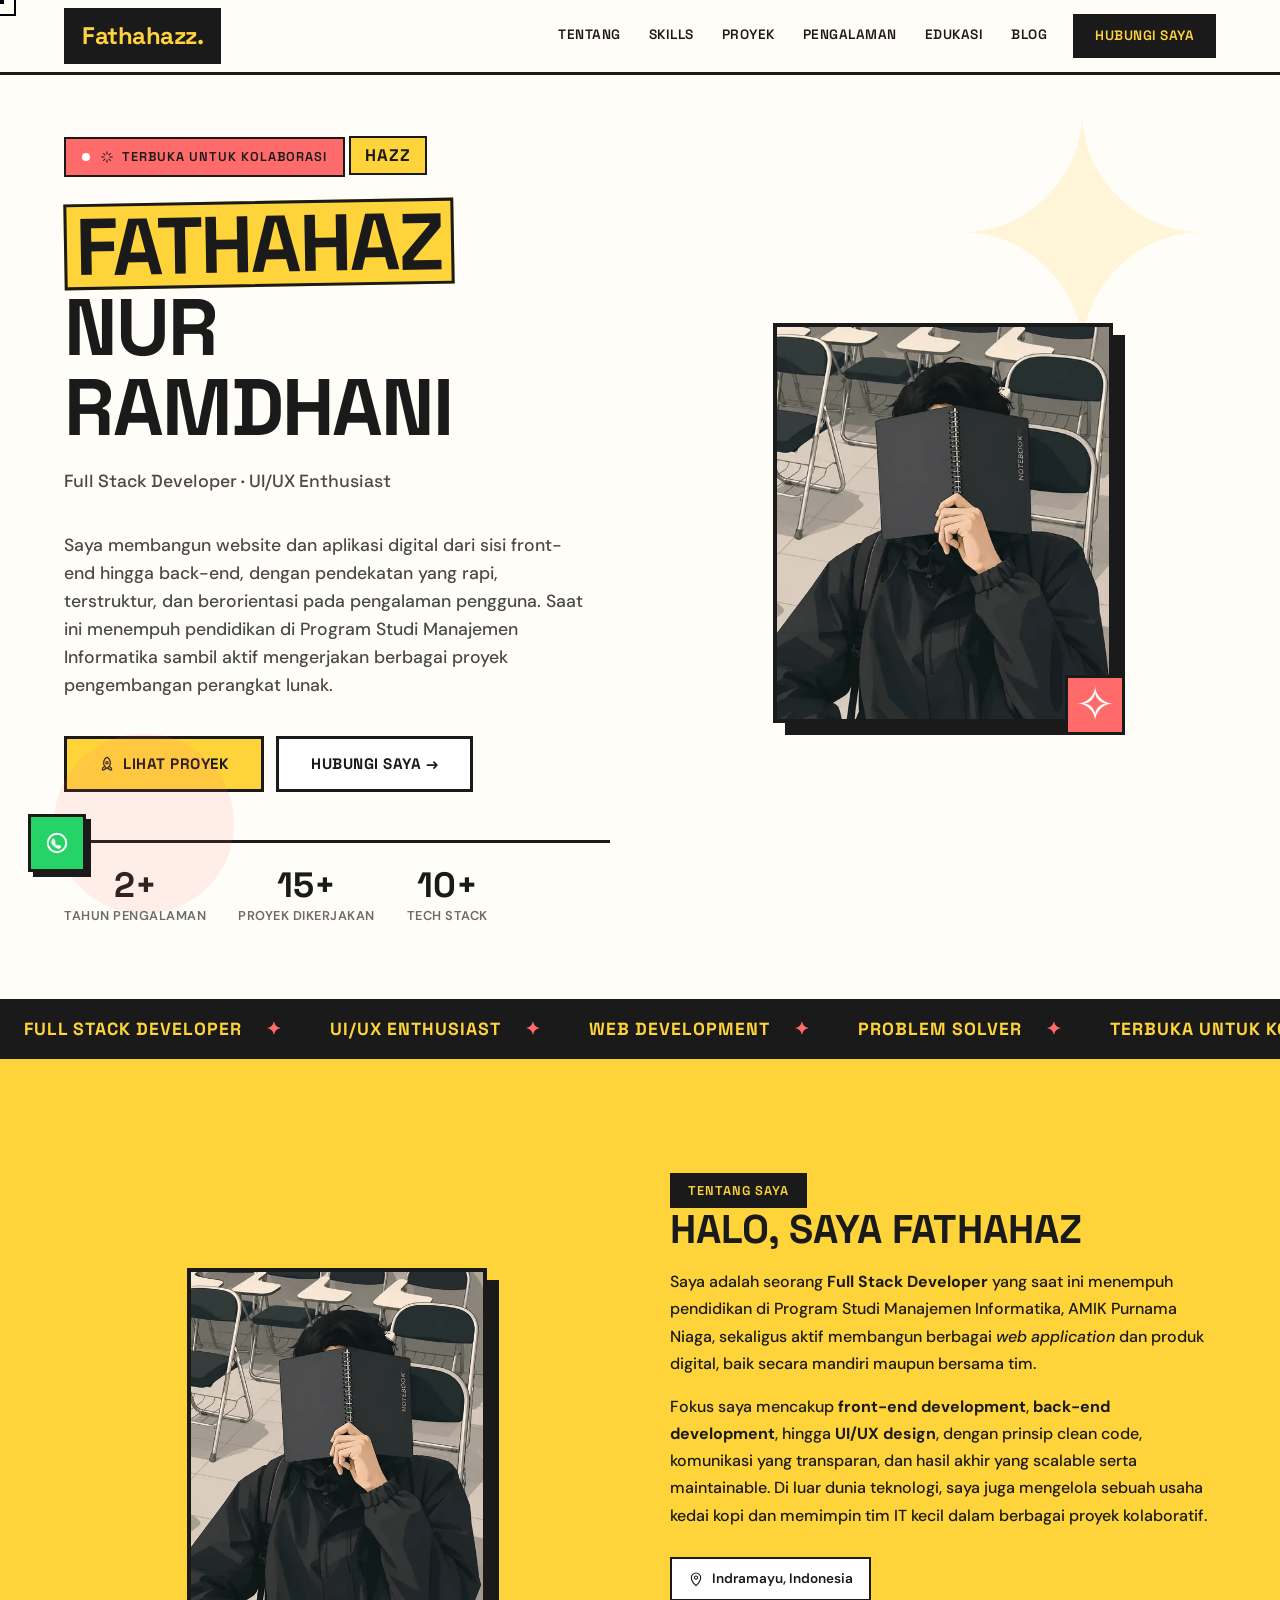
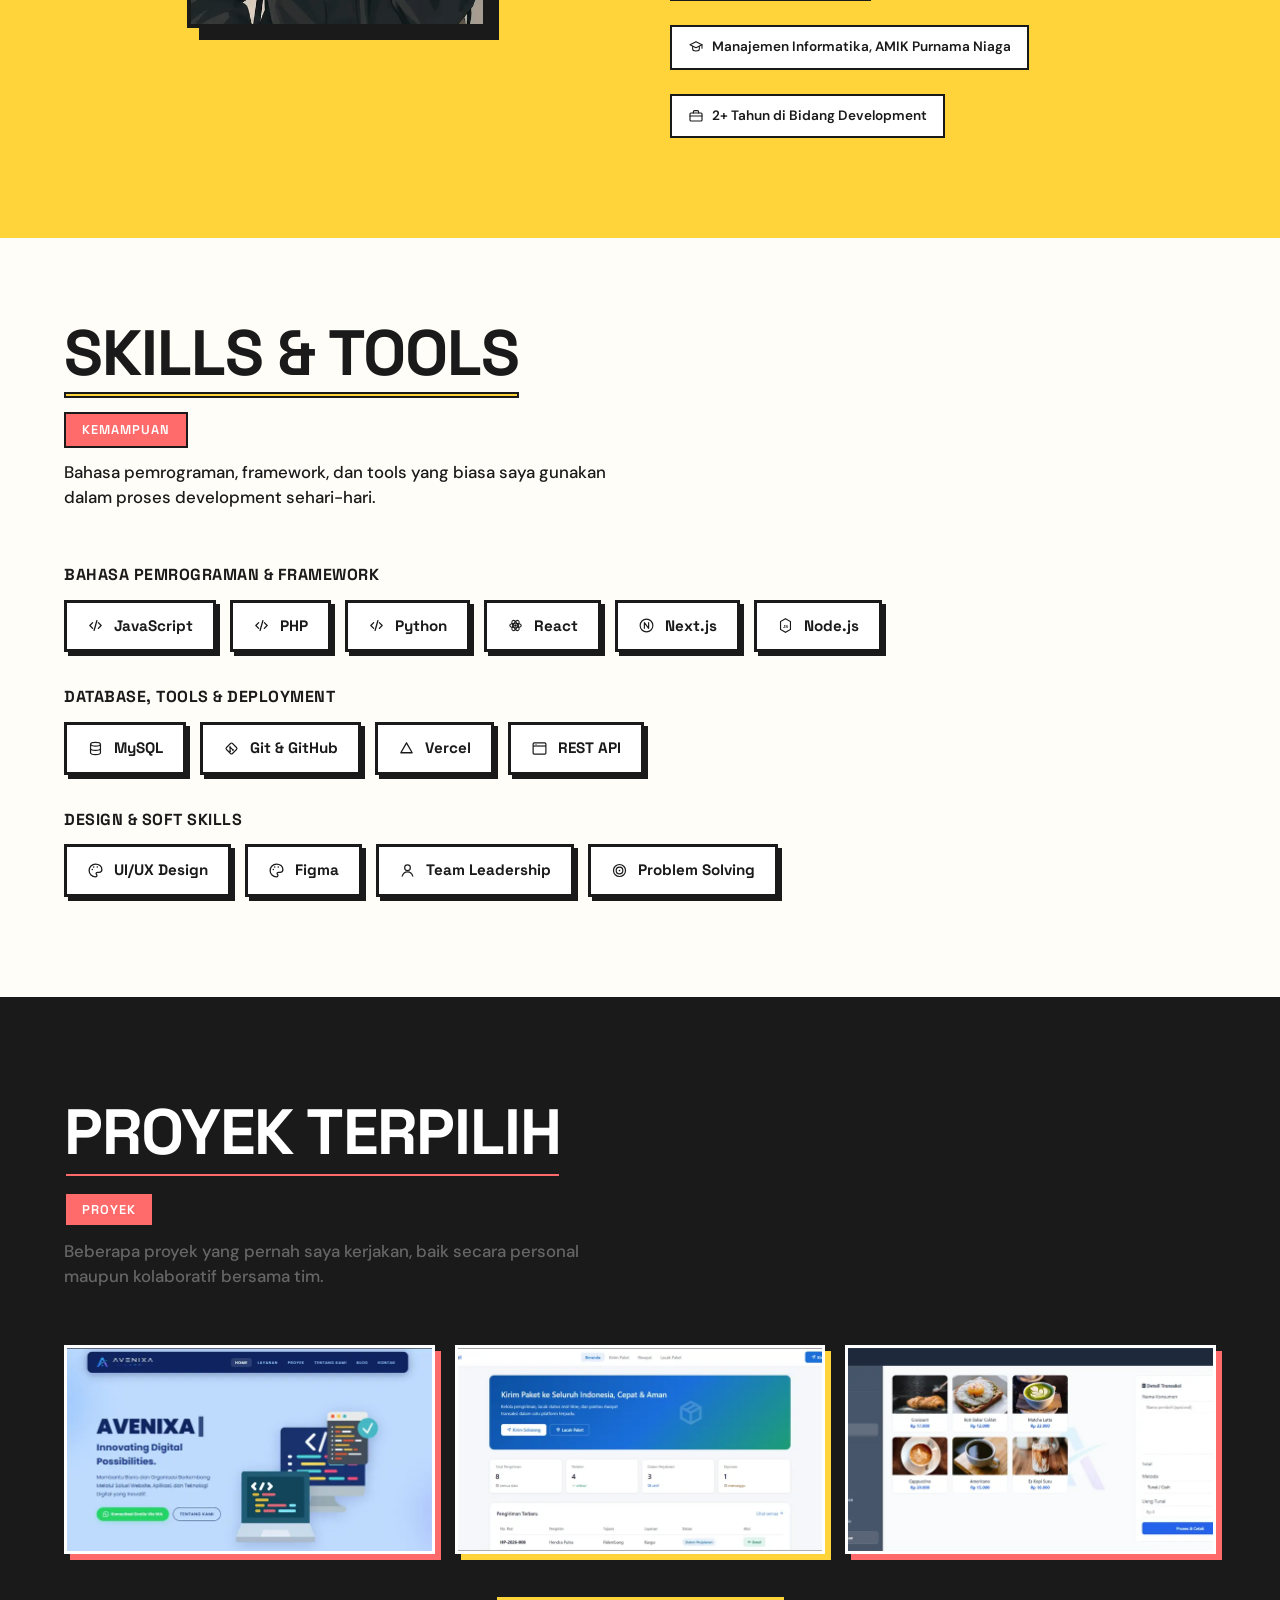
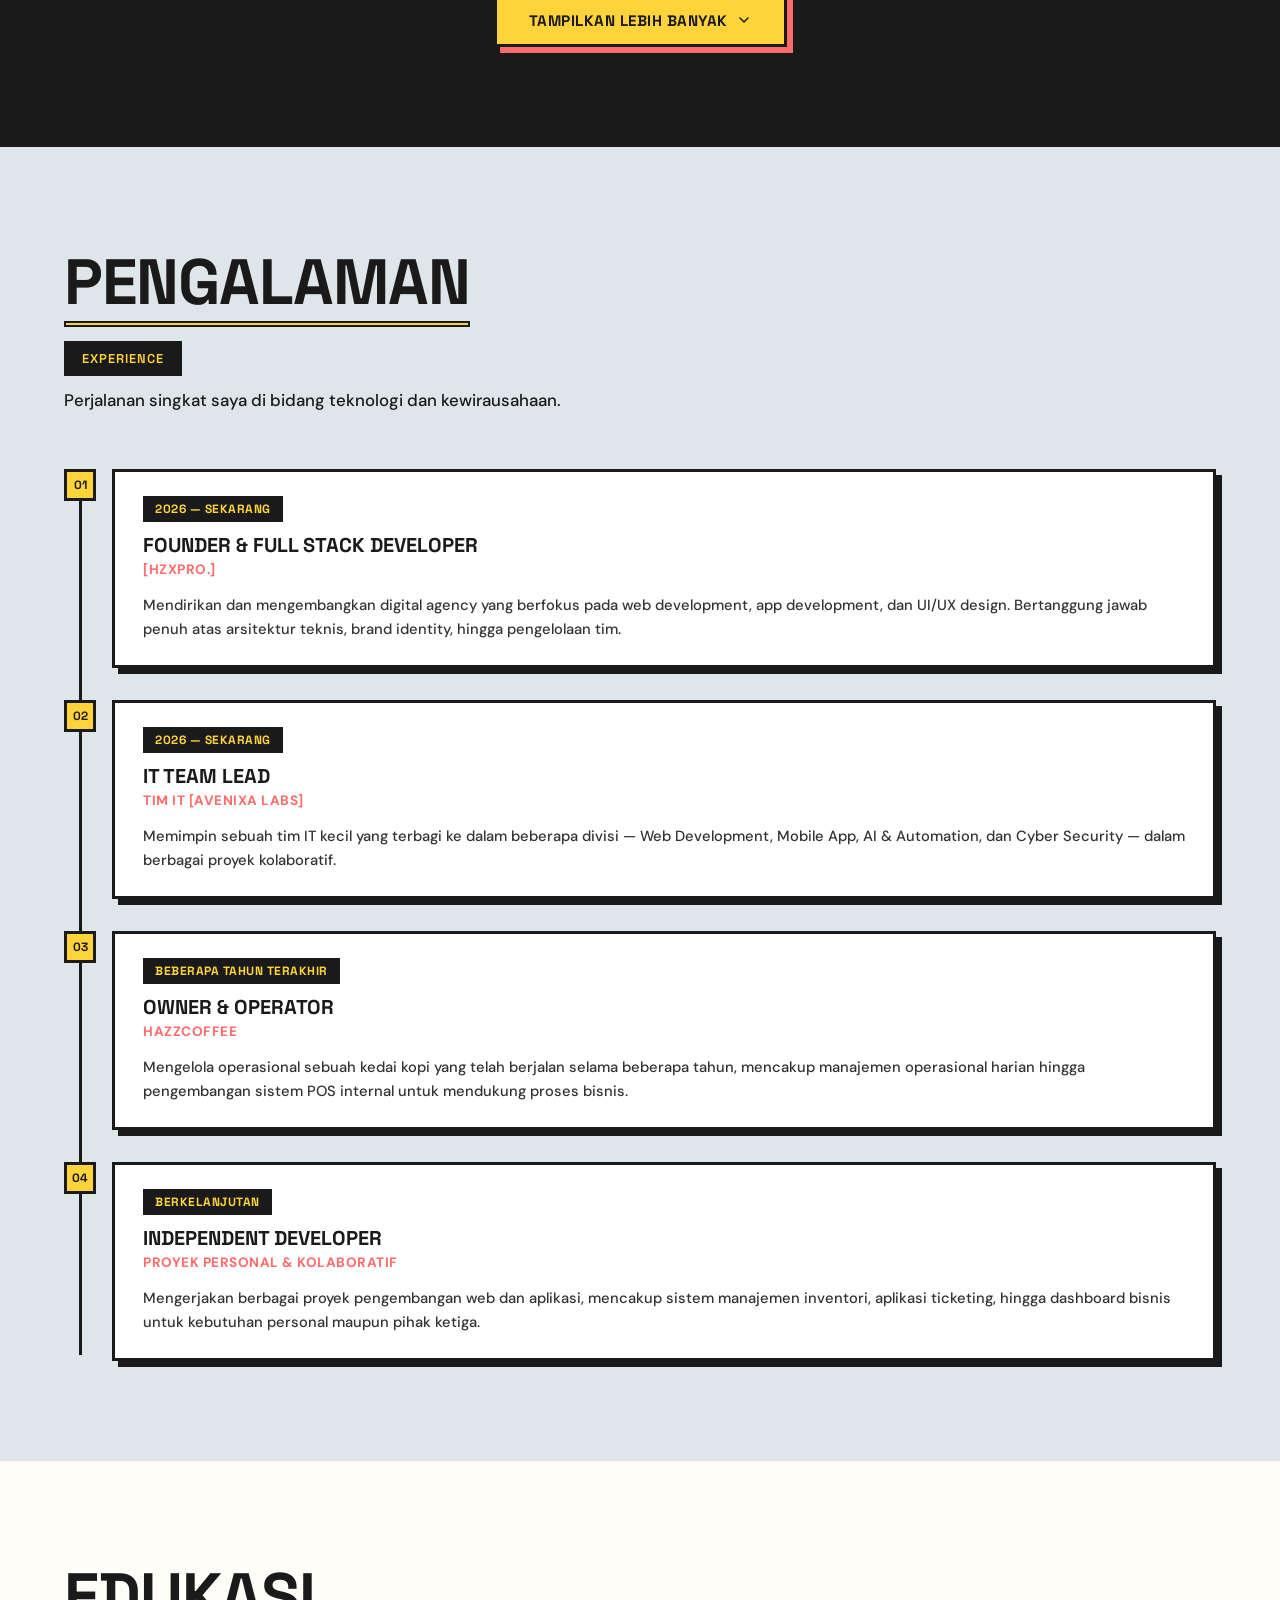
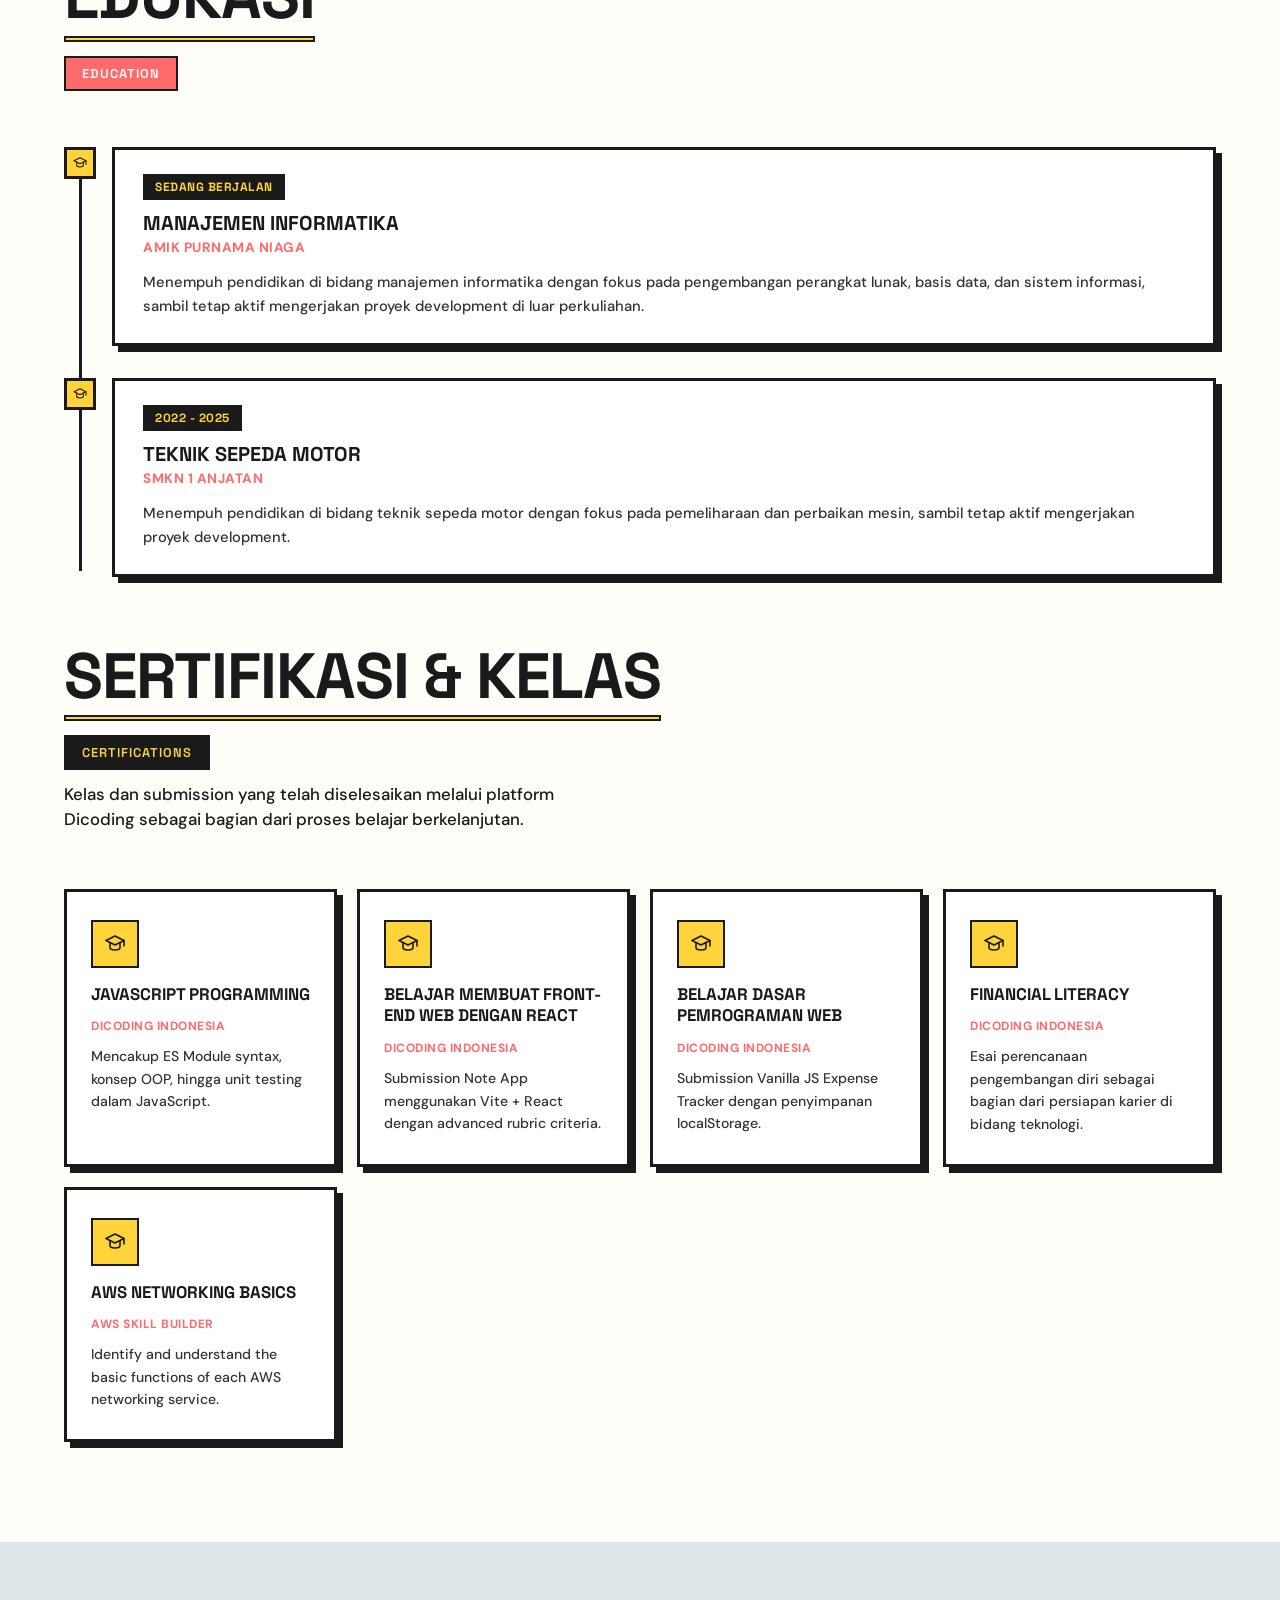
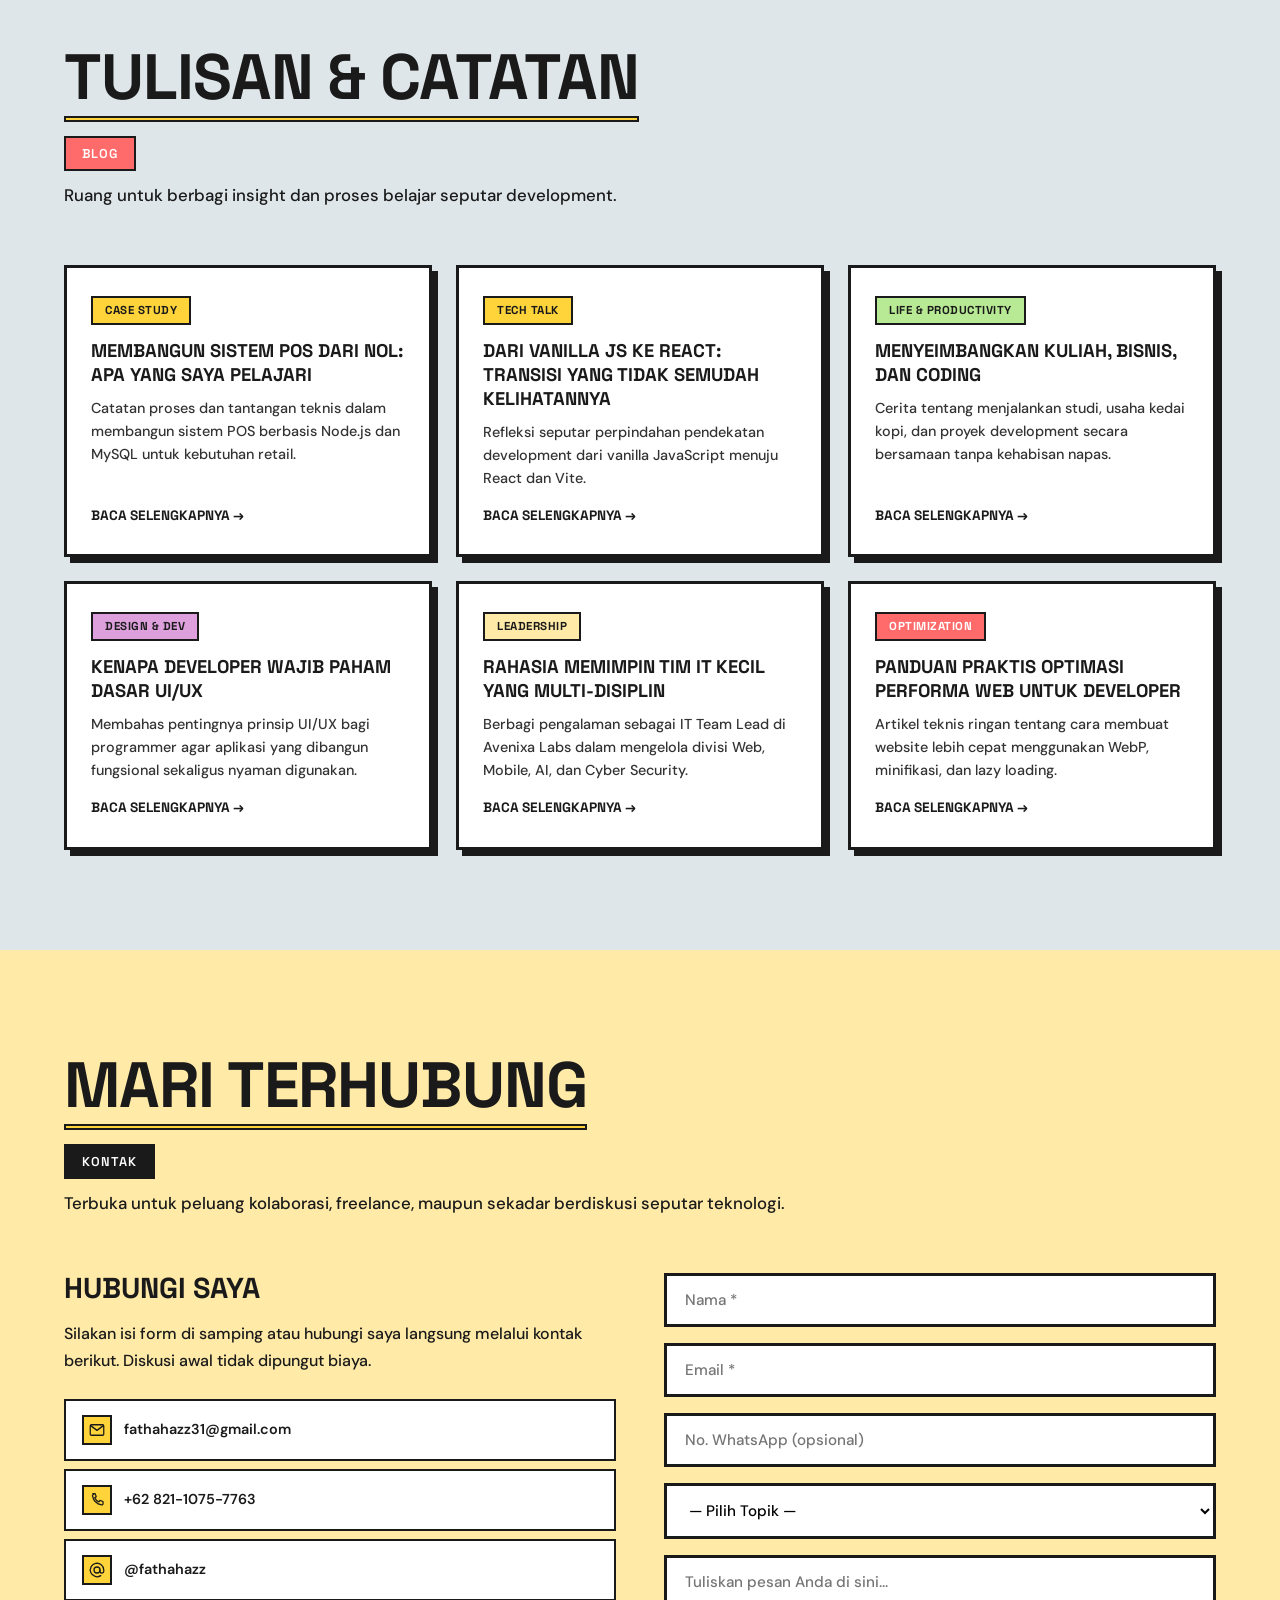
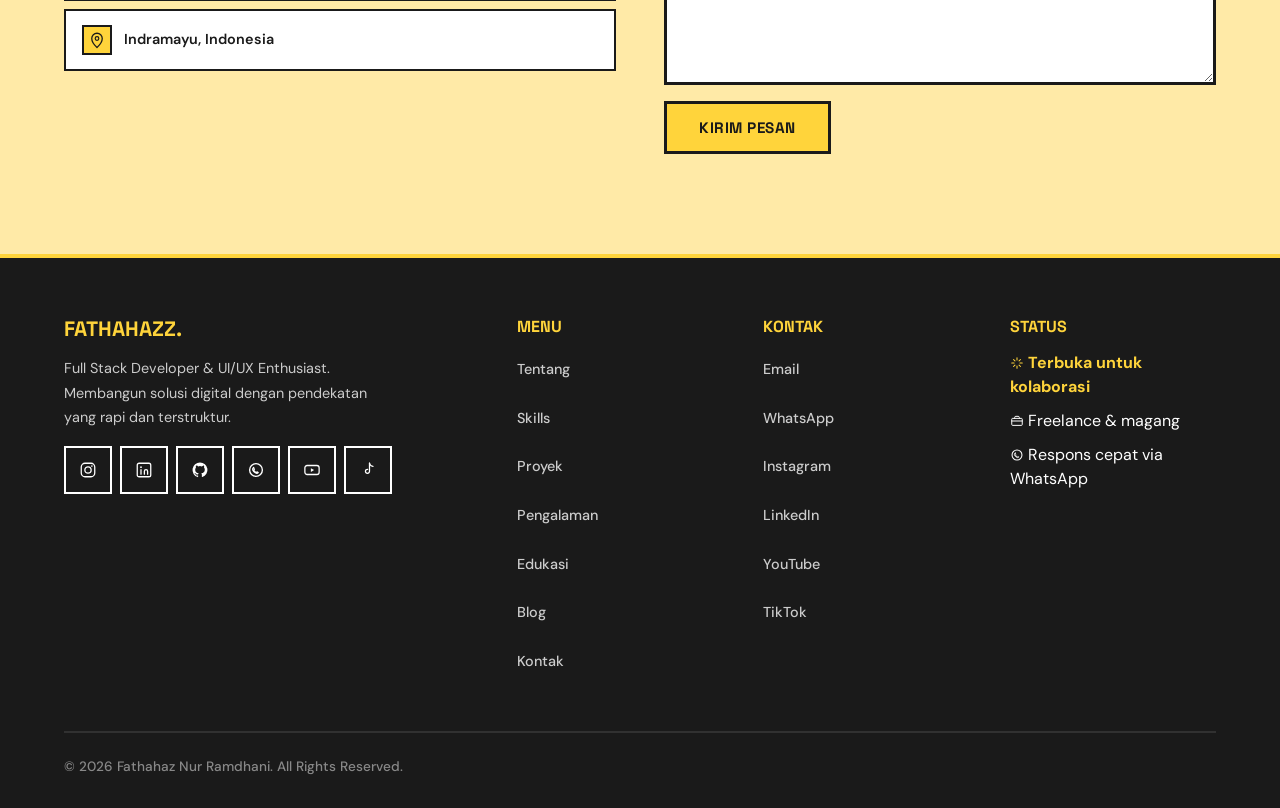
==== index.html @ 580a41b1 "fontAll" ====
<!DOCTYPE html>
<html lang="id">

<head>
    <meta charset="UTF-8" />
    <meta name="viewport" content="width=device-width, initial-scale=1.0" />
    <title>Fathahaz Nur Ramdhani — Portfolio</title>
    <meta name="description"
        content="Portfolio pribadi Fathahaz Nur Ramdhani (Fathahazz) — Full Stack Developer & UI/UX Enthusiast. Menampilkan skills, proyek, pengalaman, edukasi, dan sertifikasi." />
    <meta name="author" content="Fathahaz Nur Ramdhani" />
    <meta name="robots" content="index, follow" />
    <link rel="canonical" href="https://fathahazz.github.io/" />

    <!-- Open Graph / Social Preview -->
    <meta property="og:type" content="website" />
    <meta property="og:title" content="Fathahaz Nur Ramdhani — Portfolio" />
    <meta property="og:description"
        content="Full Stack Developer & UI/UX Enthusiast. Lihat skills, proyek, dan pengalaman saya." />
    <meta property="og:image" content="https://fathahazz.github.io/asset/hazz1.webp" />
    <meta property="og:url" content="https://fathahazz.github.io/" />
    <meta property="og:locale" content="id_ID" />
    <meta name="twitter:card" content="summary_large_image" />
    <meta name="twitter:title" content="Fathahaz Nur Ramdhani — Portfolio" />
    <meta name="twitter:description" content="Full Stack Developer & UI/UX Enthusiast." />
    <meta name="twitter:image" content="https://fathahazz.github.io/asset/hazz1.webp" />

    <meta name="theme-color" content="#FFD43B" />

    <!-- Fonts (preconnect ke kedua domain Google Fonts untuk mempercepat handshake) -->
    <link rel="preconnect" href="https://fonts.googleapis.com">
    <link rel="preconnect" href="https://fonts.gstatic.com" crossorigin>
    <link
        href="https://fonts.googleapis.com/css2?family=Inter:wght@700;800;900&family=Space+Grotesk:wght@500;600;700&family=DM+Sans:opsz,wght@9..40,400;9..40,500;9..40,600;9..40,700;9..40,800&display=swap"
        rel="stylesheet" media="print" onload="this.media='all'" />
    <link rel="stylesheet" href="style.css?v=1.0.1" />

    <!-- Favicon -->
    <link rel="icon" type="image/png" sizes="96x96"
        href="https://fathahazz.github.io/asset/favicon/favicon-96x96.png" />
    <link rel="icon" type="image/x-icon" href="https://fathahazz.github.io/asset/favicon/favicon.ico" />
    <link rel="apple-touch-icon" sizes="180x180"
        href="https://fathahazz.github.io/asset/favicon/apple-touch-icon.png" />
    <link rel="manifest" href="https://fathahazz.github.io/asset/favicon/site.webmanifest" />

    <!-- Structured Data untuk mesin pencari -->
    <script type="application/ld+json">
        {
            "@context": "https://schema.org",
            "@type": "Person",
            "name": "Fathahaz Nur Ramdhani",
            "alternateName": "Fathahazz",
            "jobTitle": "Full Stack Developer",
            "description": "Full Stack Developer & UI/UX Enthusiast berbasis di Indramayu, Indonesia.",
            "url": "https://fathahazz.github.io/",
            "image": "https://fathahazz.github.io/asset/hazz1.webp",
            "email": "mailto:fathahazz31@gmail.com",
            "address": {
                "@type": "PostalAddress",
                "addressLocality": "Indramayu",
                "addressCountry": "ID"
            },
            "sameAs": [
                "https://instagram.com/fathahazz",
                "https://linkedin.com/in/fathahazz",
                "https://github.com/fathahazz",
            ]
        }
    </script>
</head>

<body>

    <!-- ===== SVG ICON SPRITE (reusable, natural line icons) ===== -->
    <svg style="display:none">
        <symbol id="ic-sparkle" viewBox="0 0 24 24">
            <path d="M12 3v4M12 17v4M3 12h4M17 12h4M6 6l2.5 2.5M15.5 15.5L18 18M18 6l-2.5 2.5M8.5 15.5L6 18"
                stroke="currentColor" stroke-width="1.8" stroke-linecap="round" />
        </symbol>
        <symbol id="ic-bolt" viewBox="0 0 24 24">
            <path d="M13 2 4 14h6l-1 8 9-12h-6l1-8Z" stroke="currentColor" stroke-width="1.8" stroke-linejoin="round"
                stroke-linecap="round" fill="none" />
        </symbol>
        <symbol id="ic-rocket" viewBox="0 0 24 24">
            <path d="M12 2c3 1.5 5 5 5 9 0 2-1 4-2 5l-3 3-3-3c-1-1-2-3-2-5 0-4 2-7.5 5-9Z" stroke="currentColor"
                stroke-width="1.8" stroke-linejoin="round" fill="none" />
            <circle cx="12" cy="10" r="1.8" stroke="currentColor" stroke-width="1.6" fill="none" />
            <path d="M8 16c-2 0.5-3 2-3 5 3 0 4.5-1 5-3M16 16c2 0.5 3 2 3 5-3 0-4.5-1-5-3" stroke="currentColor"
                stroke-width="1.6" stroke-linecap="round" fill="none" />
        </symbol>
        <symbol id="ic-palette" viewBox="0 0 24 24">
            <path
                d="M12 3a9 9 0 1 0 0 18c1.2 0 2-1 2-2 0-.6-.3-1-.6-1.4-.3-.4-.6-.8-.6-1.3 0-1 .8-1.8 1.8-1.8H17a4 4 0 0 0 4-4c0-4.4-4-7.5-9-7.5Z"
                stroke="currentColor" stroke-width="1.8" stroke-linejoin="round" fill="none" />
            <circle cx="7.5" cy="10.5" r="1.1" fill="currentColor" />
            <circle cx="9.5" cy="7" r="1.1" fill="currentColor" />
            <circle cx="14.5" cy="7" r="1.1" fill="currentColor" />
        </symbol>
        <symbol id="ic-plus" viewBox="0 0 24 24">
            <path d="M12 5v14M5 12h14" stroke="currentColor" stroke-width="2" stroke-linecap="round" />
        </symbol>
        <symbol id="ic-chat" viewBox="0 0 24 24">
            <circle cx="12" cy="12" r="8.5" stroke="currentColor" stroke-width="1.8" fill="none" />

            <path
                d="M9 8.5c-.3 0-.6.2-.8.5-.4.5-.7 1.1-.7 1.9 0 1.1.6 2.3 1.5 3.2.9 1 2.1 1.8 3.4 2.2.8.3 1.5.3 2-.1.3-.2.6-.5.7-.9l-1.7-.8-.8.8c-1.8-.7-2.9-1.8-3.5-3.5l.8-.8-.9-1.7Z"
                stroke="currentColor" stroke-width="1.5" stroke-linecap="round" stroke-linejoin="round" fill="none" />
        </symbol>
        <symbol id="ic-arrow-up" viewBox="0 0 24 24">
            <path d="M12 19V5M5 12l7-7 7 7" stroke="currentColor" stroke-width="2.2" stroke-linecap="round"
                stroke-linejoin="round" fill="none" />
        </symbol>
        <symbol id="ic-mail" viewBox="0 0 24 24">
            <rect x="3" y="5" width="18" height="14" rx="1.5" stroke="currentColor" stroke-width="1.7" fill="none" />
            <path d="m4 6.5 8 6 8-6" stroke="currentColor" stroke-width="1.7" stroke-linecap="round"
                stroke-linejoin="round" fill="none" />
        </symbol>
        <symbol id="ic-phone" viewBox="0 0 24 24">
            <path
                d="M6.5 3.5h3l1.5 4-2 1.5a11 11 0 0 0 5.5 5.5l1.5-2 4 1.5v3c0 1-.9 1.8-1.9 1.6-6-1.2-10.9-6-12.1-12.1-.2-1 .6-1.9 1.6-1.9Z"
                stroke="currentColor" stroke-width="1.7" stroke-linejoin="round" fill="none" />
        </symbol>
        <symbol id="ic-at" viewBox="0 0 24 24">
            <circle cx="12" cy="12" r="4" stroke="currentColor" stroke-width="1.7" fill="none" />
            <path d="M16 12v1.5a2.5 2.5 0 0 0 5 0V12a9 9 0 1 0-4 7.5" stroke="currentColor" stroke-width="1.7"
                stroke-linecap="round" fill="none" />
        </symbol>
        <symbol id="ic-pin" viewBox="0 0 24 24">
            <path d="M12 22s7-6.5 7-12a7 7 0 1 0-14 0c0 5.5 7 12 7 12Z" stroke="currentColor" stroke-width="1.7"
                stroke-linejoin="round" fill="none" />
            <circle cx="12" cy="10" r="2.4" stroke="currentColor" stroke-width="1.6" fill="none" />
        </symbol>
        <symbol id="ic-cap" viewBox="0 0 24 24">
            <path d="m12 4 9 4.5-9 4.5-9-4.5Z" stroke="currentColor" stroke-width="1.7" stroke-linejoin="round"
                fill="none" />
            <path d="M7 11v4.5c0 1.4 2.2 2.5 5 2.5s5-1.1 5-2.5V11" stroke="currentColor" stroke-width="1.6"
                stroke-linecap="round" fill="none" />
            <path d="M21 8.5V14" stroke="currentColor" stroke-width="1.6" stroke-linecap="round" />
        </symbol>
        <symbol id="ic-briefcase" viewBox="0 0 24 24">
            <rect x="3" y="7.5" width="18" height="12" rx="1.5" stroke="currentColor" stroke-width="1.7" fill="none" />
            <path d="M8 7.5V6a2 2 0 0 1 2-2h4a2 2 0 0 1 2 2v1.5M3 12h18" stroke="currentColor" stroke-width="1.7"
                stroke-linecap="round" fill="none" />
        </symbol>
        <symbol id="ic-instagram" viewBox="0 0 24 24">
            <rect x="3" y="3" width="18" height="18" rx="5" stroke="currentColor" stroke-width="1.7" fill="none" />
            <circle cx="12" cy="12" r="4.2" stroke="currentColor" stroke-width="1.7" fill="none" />
            <circle cx="17.2" cy="6.8" r="1.1" fill="currentColor" />
        </symbol>
        <symbol id="ic-linkedin" viewBox="0 0 24 24">
            <rect x="3" y="3" width="18" height="18" rx="2.5" stroke="currentColor" stroke-width="1.7" fill="none" />
            <circle cx="8" cy="8.2" r="1.2" fill="currentColor" />
            <path d="M8 11.5v6M12.5 17.5v-3.7c0-1.3.9-2.3 2.2-2.3s2.1 1 2.1 2.3v3.7" stroke="currentColor"
                stroke-width="1.7" stroke-linecap="round" fill="none" />
            <path d="M8 11.5h0" stroke="currentColor" stroke-width="1.7" />
        </symbol>
        <symbol id="ic-youtube" viewBox="0 0 24 24">
            <rect x="2.5" y="6" width="19" height="12" rx="3" stroke="currentColor" stroke-width="1.7" fill="none" />
            <path d="M10.5 9.5v5l4.3-2.5Z" fill="currentColor" />
        </symbol>
        <symbol id="ic-tiktok" viewBox="0 0 24 24">
            <path d="M14 3v10.8a2.7 2.7 0 1 1-2.5-2.7" stroke="currentColor" stroke-width="1.7" stroke-linecap="round"
                fill="none" />
            <path d="M14 3c.4 2.4 2.1 4 4.6 4.2" stroke="currentColor" stroke-width="1.7" stroke-linecap="round"
                fill="none" />
        </symbol>
        <symbol id="ic-window" viewBox="0 0 24 24">
            <rect x="3" y="4" width="18" height="16" rx="1.5" stroke="currentColor" stroke-width="1.7" fill="none" />
            <path d="M3 8.5h18" stroke="currentColor" stroke-width="1.7" />
            <circle cx="6" cy="6.2" r=".6" fill="currentColor" />
            <circle cx="8" cy="6.2" r=".6" fill="currentColor" />
        </symbol>
        <symbol id="ic-mobile" viewBox="0 0 24 24">
            <rect x="7" y="2.5" width="10" height="19" rx="2" stroke="currentColor" stroke-width="1.7" fill="none" />
            <path d="M11 18.3h2" stroke="currentColor" stroke-width="1.7" stroke-linecap="round" />
        </symbol>
        <symbol id="ic-target" viewBox="0 0 24 24">
            <circle cx="12" cy="12" r="8.5" stroke="currentColor" stroke-width="1.7" fill="none" />
            <circle cx="12" cy="12" r="4.7" stroke="currentColor" stroke-width="1.7" fill="none" />
            <circle cx="12" cy="12" r="1.2" fill="currentColor" />
        </symbol>
        <symbol id="ic-camera" viewBox="0 0 24 24">
            <path d="M4 8h3l1.5-2h7L17 8h3a1 1 0 0 1 1 1v9a1 1 0 0 1-1 1H4a1 1 0 0 1-1-1V9a1 1 0 0 1 1-1Z"
                stroke="currentColor" stroke-width="1.7" stroke-linejoin="round" fill="none" />
            <circle cx="12" cy="13" r="3.3" stroke="currentColor" stroke-width="1.7" fill="none" />
        </symbol>
        <symbol id="ic-pencil" viewBox="0 0 24 24">
            <path d="m4 20 1-4.5L15.5 5 19 8.5 8.5 19 4 20Z" stroke="currentColor" stroke-width="1.7"
                stroke-linejoin="round" fill="none" />
            <path d="M13.5 6.7 17.3 10.5" stroke="currentColor" stroke-width="1.7" stroke-linecap="round" />
        </symbol>
        <symbol id="ic-star" viewBox="0 0 24 24">
            <path d="m12 3 2.6 5.8 6.2.6-4.7 4.2 1.4 6.2L12 16.9 6.5 19.8l1.4-6.2L3.2 9.4l6.2-.6Z" stroke="currentColor"
                stroke-width="1.6" stroke-linejoin="round" fill="none" />
        </symbol>
        <symbol id="ic-user" viewBox="0 0 24 24">
            <circle cx="12" cy="8" r="4" stroke="currentColor" stroke-width="1.7" fill="none" />
            <path d="M4.5 20c1.2-4 4-6 7.5-6s6.3 2 7.5 6" stroke="currentColor" stroke-width="1.7"
                stroke-linecap="round" fill="none" />
        </symbol>
        <symbol id="ic-check" viewBox="0 0 24 24">
            <path d="m4 12.5 5.5 5.5L20 6.5" stroke="currentColor" stroke-width="2.2" stroke-linecap="round"
                stroke-linejoin="round" fill="none" />
        </symbol>
        <symbol id="ic-minus" viewBox="0 0 24 24">
            <path d="M5 12h14" stroke="currentColor" stroke-width="2" stroke-linecap="round" />
        </symbol>
        <symbol id="ic-chevron" viewBox="0 0 24 24">
            <path d="m6 9 6 6 6-6" stroke="currentColor" stroke-width="2.2" stroke-linecap="round"
                stroke-linejoin="round" fill="none" />
        </symbol>
        <symbol id="ic-chevron-left" viewBox="0 0 24 24">
            <path d="m15 6-6 6 6 6" stroke="currentColor" stroke-width="2.2" stroke-linecap="round"
                stroke-linejoin="round" fill="none" />
        </symbol>
        <symbol id="ic-chevron-right" viewBox="0 0 24 24">
            <path d="m9 6 6 6-6 6" stroke="currentColor" stroke-width="2.2" stroke-linecap="round"
                stroke-linejoin="round" fill="none" />
        </symbol>
        <symbol id="ic-clock" viewBox="0 0 24 24">
            <circle cx="12" cy="12" r="8.5" stroke="currentColor" stroke-width="1.7" fill="none" />
            <path d="M12 7.5V12l3 2" stroke="currentColor" stroke-width="1.7" stroke-linecap="round" fill="none" />
        </symbol>
        <symbol id="ic-coffee" viewBox="0 0 24 24">
            <path d="M4 8h13v6a5 5 0 0 1-5 5H9a5 5 0 0 1-5-5V8Z" stroke="currentColor" stroke-width="1.7"
                stroke-linejoin="round" fill="none" />
            <path d="M17 9.5h1.5a2.5 2.5 0 0 1 0 5H17" stroke="currentColor" stroke-width="1.7" fill="none" />
            <path d="M8 3.5c-.6.8-.6 1.4 0 2.2M12 3.5c-.6.8-.6 1.4 0 2.2" stroke="currentColor" stroke-width="1.5"
                stroke-linecap="round" />
        </symbol>
        <symbol id="ic-git" viewBox="0 0 24 24">
            <circle cx="6" cy="6" r="2.3" stroke="currentColor" stroke-width="1.6" fill="none" />
            <circle cx="6" cy="18" r="2.3" stroke="currentColor" stroke-width="1.6" fill="none" />
            <circle cx="18" cy="6" r="2.3" stroke="currentColor" stroke-width="1.6" fill="none" />
            <path d="M6 8.3v7.4M8.3 6H16a2 2 0 0 1 2 2v0" stroke="currentColor" stroke-width="1.6"
                stroke-linecap="round" fill="none" />
        </symbol>
        <symbol id="ic-cloud" viewBox="0 0 24 24">
            <path d="M7 18h10.5a3.5 3.5 0 0 0 0-7 5.5 5.5 0 0 0-10.6-1.7A4 4 0 0 0 7 18Z" stroke="currentColor"
                stroke-width="1.7" stroke-linejoin="round" fill="none" />
        </symbol>
        <symbol id="ic-db" viewBox="0 0 24 24">
            <ellipse cx="12" cy="6" rx="7" ry="2.6" stroke="currentColor" stroke-width="1.7" fill="none" />
            <path d="M5 6v6c0 1.4 3.1 2.6 7 2.6s7-1.2 7-2.6V6M5 12v6c0 1.4 3.1 2.6 7 2.6s7-1.2 7-2.6v-6"
                stroke="currentColor" stroke-width="1.7" fill="none" />
        </symbol>
        <symbol id="ic-code" viewBox="0 0 24 24">
            <path d="M8 8 4 12l4 4" stroke="currentColor" stroke-width="1.8" stroke-linecap="round"
                stroke-linejoin="round" fill="none" />

            <path d="m16 8 4 4-4 4" stroke="currentColor" stroke-width="1.8" stroke-linecap="round"
                stroke-linejoin="round" fill="none" />

            <path d="m14 5-4 14" stroke="currentColor" stroke-width="1.8" stroke-linecap="round" fill="none" />
        </symbol>
        <symbol id="ic-app" viewBox="0 0 24 24">
            <rect x="5" y="3" width="14" height="18" rx="3" stroke="currentColor" stroke-width="1.8" fill="none" />

            <rect x="8" y="7" width="3" height="3" rx=".5" fill="currentColor" />

            <rect x="13" y="7" width="3" height="3" rx=".5" fill="currentColor" />

            <rect x="8" y="12" width="3" height="3" rx=".5" fill="currentColor" />

            <rect x="13" y="12" width="3" height="3" rx=".5" fill="currentColor" />
        </symbol>
        <symbol id="ic-react" viewBox="0 0 24 24">
            <circle cx="12" cy="12" r="1.8" fill="currentColor" />

            <ellipse cx="12" cy="12" rx="8" ry="3.2" stroke="currentColor" stroke-width="1.5" fill="none" />

            <ellipse cx="12" cy="12" rx="8" ry="3.2" transform="rotate(60 12 12)" stroke="currentColor"
                stroke-width="1.5" fill="none" />

            <ellipse cx="12" cy="12" rx="8" ry="3.2" transform="rotate(-60 12 12)" stroke="currentColor"
                stroke-width="1.5" fill="none" />
        </symbol>
        <symbol id="ic-nodejs" viewBox="0 0 24 24">
            <path d="M12 2.5 19 6.5v11L12 21.5 5 17.5v-11L12 2.5Z" stroke="currentColor" stroke-width="1.6"
                fill="none" />
            <text x="12" y="15" text-anchor="middle" font-size="6" font-family="Arial" fill="currentColor">JS</text>
        </symbol>
        <symbol id="ic-flutter" viewBox="0 0 24 24">
            <path d="M7 12 16 3h4L9 14Z" stroke="currentColor" stroke-width="1.6" fill="none" stroke-linejoin="round" />

            <path d="M9 14 13.5 18.5H18L13 13.5Z" stroke="currentColor" stroke-width="1.6" fill="none"
                stroke-linejoin="round" />

            <path d="M13 13.5 16 10.5H20L17 13.5" stroke="currentColor" stroke-width="1.6" fill="none"
                stroke-linejoin="round" />
        </symbol>
        <symbol id="ic-nextjs" viewBox="0 0 24 24">
            <circle cx="12" cy="12" r="9" stroke="currentColor" stroke-width="1.6" fill="none" />

            <path d="M9 16V8l6 8V8" stroke="currentColor" stroke-width="1.6" stroke-linecap="round"
                stroke-linejoin="round" fill="none" />
        </symbol>
        <symbol id="ic-gitt" viewBox="0 0 24 24">
            <rect x="6" y="6" width="12" height="12" rx="2" transform="rotate(45 12 12)" stroke="currentColor"
                stroke-width="1.6" fill="none" />

            <circle cx="10" cy="10" r="1.2" fill="currentColor" />

            <circle cx="14" cy="14" r="1.2" fill="currentColor" />

            <circle cx="10" cy="16" r="1.2" fill="currentColor" />

            <path d="M10 10v6M10 10l4 4" stroke="currentColor" stroke-width="1.6" stroke-linecap="round" />
        </symbol>
        <symbol id="ic-vercel" viewBox="0 0 24 24">
            <path d="M12 4 20 18H4L12 4Z" stroke="currentColor" stroke-width="1.8" stroke-linejoin="round"
                fill="none" />
        </symbol>
        <symbol id="ic-github" viewBox="0 0 24 24">
            <path
                d="M12 2a10 10 0 0 0-3.16 19.49c.5.09.68-.22.68-.48v-1.7c-2.78.6-3.37-1.34-3.37-1.34-.46-1.16-1.11-1.47-1.11-1.47-.91-.62.07-.61.07-.61 1 .07 1.53 1.03 1.53 1.03.89 1.52 2.34 1.08 2.91.83.09-.65.35-1.08.63-1.33-2.22-.25-4.56-1.11-4.56-4.94 0-1.09.39-1.98 1.03-2.68-.1-.25-.45-1.27.1-2.65 0 0 .84-.27 2.75 1.02a9.5 9.5 0 0 1 5 0c1.91-1.3 2.75-1.02 2.75-1.02.55 1.38.2 2.4.1 2.65.64.7 1.03 1.59 1.03 2.68 0 3.84-2.35 4.68-4.58 4.93.36.31.68.92.68 1.85v2.74c0 .27.18.58.69.48A10 10 0 0 0 12 2Z"
                fill="currentColor" />
        </symbol>
        <symbol id="ic-youtube" viewBox="0 0 24 24">
            <rect x="2.5" y="6" width="19" height="12" rx="3" stroke="currentColor" stroke-width="1.7" fill="none" />
            <path d="M10.5 9.5v5l4.3-2.5Z" fill="currentColor" />
        </symbol>
        <symbol id="ic-tiktok" viewBox="0 0 24 24">
            <path d="M14 3v10.8a2.7 2.7 0 1 1-2.5-2.7" stroke="currentColor" stroke-width="1.7" stroke-linecap="round"
                fill="none" />
            <path d="M14 3c.4 2.4 2.1 4 4.6 4.2" stroke="currentColor" stroke-width="1.7" stroke-linecap="round"
                fill="none" />
        </symbol>
    </svg>

    <!-- ===== CUSTOM CURSOR ===== -->
    <div class="cursor-dot" id="cursorDot"></div>
    <div class="cursor-outline" id="cursorOutline"></div>
    <div class="scroll-progress" id="scrollProgress"></div>

    <!-- ===== NAVBAR ===== -->
    <nav class="navbar" id="navbar">
        <div class="container">
            <a href="index.html" class="logo">Fathahazz.</a>
            <div class="nav-links" id="navLinks">
                <a href="#about">Tentang</a>
                <a href="#skills">Skills</a>
                <a href="#projects">Proyek</a>
                <a href="#experience">Pengalaman</a>
                <a href="#education">Edukasi</a>
                <a href="#blog">Blog</a>
                <a href="#contact" class="nav-cta">Hubungi Saya</a>
            </div>
            <button class="hamburger" id="hamburger" aria-label="Menu">
                <span></span><span></span><span></span>
            </button>
        </div>
    </nav>

    <main>
        <!-- ===== HERO ===== -->
        <section class="hero" id="home">
            <div class="container hero-grid">
                <div>
                    <div class="hero-badge"><svg class="ic" width="14" height="14">
                            <use href="#ic-sparkle" /></svg> TERBUKA UNTUK KOLABORASI</div>
                    <span class="hero-alias">Hazz</span>
                    <h1>
                        <span class="highlight">FATHAHAZ</span> NUR RAMDHANI
                    </h1>
                    <p class="hero-role">Full Stack Developer &middot; UI/UX Enthusiast</p>
                    <p>
                        Saya membangun website dan aplikasi digital dari sisi front-end hingga back-end,
                        dengan pendekatan yang rapi, terstruktur, dan berorientasi pada pengalaman pengguna.
                        Saat ini menempuh pendidikan di Program Studi Manajemen Informatika sambil aktif
                        mengerjakan berbagai proyek pengembangan perangkat lunak.
                    </p>
                    <div class="hero-buttons">
                        <a href="#projects" class="neo-btn neo-btn-primary"><svg class="ic" width="16" height="16">
                                <use href="#ic-rocket" /></svg> Lihat Proyek</a>
                        <a href="#contact" class="neo-btn">Hubungi Saya →</a>
                    </div>
                    <div class="hero-stats">
                        <div><span class="num">2+</span><span class="lbl">Tahun Pengalaman</span></div>
                        <div><span class="num">15+</span><span class="lbl">Proyek Dikerjakan</span></div>
                        <div><span class="num">10+</span><span class="lbl">Tech Stack</span></div>
                    </div>
                </div>
                <div class="hero-image">
                    <div class="avatar-box">
                        <div class="avatar-frame">
                            <img src="asset/hazz1.webp" alt="Foto Fathahaz Nur Ramdhani" class="avatar" width="700"
                                height="700" loading="eager" fetchpriority="high" />
                        </div>
                    </div>
                </div>
            </div>
        </section>

        <!-- ===== MARQUEE ===== -->
        <div class="marquee-strip">
            <div class="marquee-track">
                <span>Full Stack Developer</span>
                <span>UI/UX Enthusiast</span>
                <span>Web Development</span>
                <span>Problem Solver</span>
                <span>Terbuka Untuk Kolaborasi</span>
                <span>Full Stack Developer</span>
                <span>UI/UX Enthusiast</span>
                <span>Web Development</span>
                <span>Problem Solver</span>
                <span>Terbuka Untuk Kolaborasi</span>
            </div>
        </div>

        <!-- ===== TENTANG ===== -->
        <section class="about" id="about">
            <div class="container about-grid">
                <div class="about-image reveal">
                    <div class="avatar-big">
                        <div class="avatar-big-frame">
                            <img src="asset/hazz1.webp" alt="Foto Fathahaz Nur Ramdhani" class="avatar-big-img"
                                width="700" height="700" loading="lazy" decoding="async" />
                        </div>
                    </div>
                </div>
                <div class="reveal">
                    <span class="neo-tag" style="background:#1a1a1a; color:#FFD43B;">Tentang Saya</span>
                    <h2>HALO, SAYA FATHAHAZ</h2>
                    <p>Saya adalah seorang <strong>Full Stack Developer</strong> yang saat ini menempuh pendidikan
                        di Program Studi Manajemen Informatika, AMIK Purnama Niaga, sekaligus aktif membangun
                        berbagai <em>web application</em> dan produk digital, baik secara mandiri maupun bersama tim.
                    </p>
                    <p>Fokus saya mencakup <strong>front-end development</strong>, <strong>back-end
                            development</strong>, hingga <strong>UI/UX design</strong>, dengan prinsip clean code,
                        komunikasi yang transparan, dan hasil akhir yang scalable serta maintainable. Di luar dunia
                        teknologi, saya juga mengelola sebuah usaha kedai kopi dan memimpin tim IT kecil dalam
                        berbagai proyek kolaboratif.</p>
                    <div class="about-details">
                        <div><svg class="ic" width="16" height="16">
                                <use href="#ic-pin" /></svg> Indramayu, Indonesia</div>
                        <div><svg class="ic" width="16" height="16">
                                <use href="#ic-cap" /></svg> Manajemen Informatika, AMIK Purnama Niaga</div>
                        <div><svg class="ic" width="16" height="16">
                                <use href="#ic-briefcase" /></svg> 2+ Tahun di Bidang Development</div>
                    </div>
                </div>
            </div>
        </section>

        <!-- ===== SKILLS ===== -->
        <section class="stack" id="skills">
            <div class="container">
                <div class="section-header reveal">
                    <h2 class="section-title">Skills & Tools</h2>
                    <span class="neo-tag" style="background:#FF6B6B;">Kemampuan</span>
                    <p style="font-weight:500;font-size:1.05rem;margin-top:12px;max-width:560px;">Bahasa pemrograman,
                        framework, dan tools yang biasa saya gunakan dalam proses development sehari-hari.</p>
                </div>

                <div class="skills-group reveal">
                    <h3>Bahasa Pemrograman & Framework</h3>
                    <div class="stack-badges">
                        <span class="stack-badge"><svg class="ic" width="17" height="17">
                                <use href="#ic-code" /></svg> JavaScript</span>
                        <span class="stack-badge"><svg class="ic" width="17" height="17">
                                <use href="#ic-code" /></svg> PHP</span>
                        <span class="stack-badge"><svg class="ic" width="17" height="17">
                                <use href="#ic-code" /></svg> Python</span>
                        <span class="stack-badge"><svg class="ic" width="17" height="17">
                                <use href="#ic-react" /></svg> React</span>
                        <span class="stack-badge"><svg class="ic" width="17" height="17">
                                <use href="#ic-nextjs" /></svg> Next.js</span>
                        <span class="stack-badge"><svg class="ic" width="17" height="17">
                                <use href="#ic-nodejs" /></svg> Node.js</span>
                    </div>
                </div>

                <div class="skills-group reveal">
                    <h3>Database, Tools & Deployment</h3>
                    <div class="stack-badges">
                        <span class="stack-badge"><svg class="ic" width="17" height="17">
                                <use href="#ic-db" /></svg> MySQL</span>
                        <span class="stack-badge"><svg class="ic" width="17" height="17">
                                <use href="#ic-gitt" /></svg> Git & GitHub</span>
                        <span class="stack-badge"><svg class="ic" width="17" height="17">
                                <use href="#ic-vercel" /></svg> Vercel</span>
                        <span class="stack-badge"><svg class="ic" width="17" height="17">
                                <use href="#ic-window" /></svg> REST API</span>
                    </div>
                </div>

                <div class="skills-group reveal">
                    <h3>Design & Soft Skills</h3>
                    <div class="stack-badges">
                        <span class="stack-badge"><svg class="ic" width="17" height="17">
                                <use href="#ic-palette" /></svg> UI/UX Design</span>
                        <span class="stack-badge"><svg class="ic" width="17" height="17">
                                <use href="#ic-palette" /></svg> Figma</span>
                        <span class="stack-badge"><svg class="ic" width="17" height="17">
                                <use href="#ic-user" /></svg> Team Leadership</span>
                        <span class="stack-badge"><svg class="ic" width="17" height="17">
                                <use href="#ic-target" /></svg> Problem Solving</span>
                    </div>
                </div>
            </div>
        </section>

        <!-- ===== PROYEK ===== -->
        <section class="portfolio" id="projects">
            <div class="container">
                <div class="section-header reveal">
                    <h2 class="section-title">Proyek Terpilih</h2>
                    <span class="neo-tag" style="background:#FF6B6B;">Proyek</span>
                    <p style="font-weight:500;font-size:1.05rem;margin-top:12px;color:#666;max-width:560px;">Beberapa
                        proyek yang pernah saya kerjakan, baik secara personal maupun kolaboratif bersama tim.</p>
                </div>
                <div class="portfolio-grid" id="portfolioGrid">
                    <div class="portfolio-item reveal">
                        <img src="asset/p1.webp" alt="Avenixa Labs" class="portfolio-img" width="900" height="407"
                            loading="lazy" decoding="async" />
                        <div class="overlay">
                            <h3>Avenixa Labs</h3>
                            <p>Personal Venture — Full Stack — 2026</p>
                            <div class="overlay-btns"><a href="https://avenixalabs.my.id/" class="demo-btn"
                                    target="_blank" rel="noopener">Demo →</a></div>
                        </div>
                    </div>
                    <div class="portfolio-item reveal">
                        <img src="asset/p2.webp" alt="Hazz Parcel" class="portfolio-img" width="900" height="412"
                            loading="lazy" decoding="async" />
                        <div class="overlay">
                            <h3>HAZZ PARCEL</h3>
                            <p>Web Application — 2026</p>
                            <div class="overlay-btns"><a href="https://hzx-greedy.github.io/HAZZPARCEL" class="demo-btn"
                                    target="_blank" rel="noopener">Demo →</a></div>
                        </div>
                    </div>
                    <div class="portfolio-item reveal">
                        <img src="asset/p3.webp" alt="POS Demo" class="portfolio-img" width="900" height="407"
                            loading="lazy" decoding="async" />
                        <div class="overlay">
                            <h3>POS Demo</h3>
                            <p>Web App — 2026</p>
                            <div class="overlay-btns"><a href="https://hzx-greedy.github.io/POSDemo/" class="demo-btn"
                                    target="_blank" rel="noopener">Demo →</a></div>
                        </div>
                    </div>
                    <div class="portfolio-item reveal portfolio-extra">
                        <svg class="ic port-icon" width="52" height="52">
                            <use href="#ic-db" /></svg>
                        <div class="overlay">
                            <h3>AvePOS</h3>
                            <p>POS System — Node.js & MySQL — 2026</p>
                        </div>
                    </div>
                    <div class="portfolio-item reveal portfolio-extra">
                        <svg class="ic port-icon" width="52" height="52">
                            <use href="#ic-app" /></svg>
                        <div class="overlay">
                            <h3>HAZZSTORE.ID</h3>
                            <p>Inventory Management System — 2026</p>
                        </div>
                    </div>
                    <div class="portfolio-item reveal portfolio-extra">
                        <svg class="ic port-icon" width="52" height="52">
                            <use href="#ic-mobile" /></svg>
                        <div class="overlay">
                            <h3>WITRANS</h3>
                            <p>Bus Ticketing Application — 2025</p>
                        </div>
                    </div>
                </div>
                <div class="portfolio-more-wrap">
                    <button class="neo-btn neo-btn-primary" id="portfolioMoreBtn">
                        Tampilkan Lebih Banyak
                        <svg class="ic" width="16" height="16" id="portfolioMoreIcon">
                            <use href="#ic-chevron" /></svg>
                    </button>
                </div>
            </div>
        </section>

        <!-- ===== PENGALAMAN ===== -->
        <section class="experience" id="experience">
            <div class="container">
                <div class="section-header reveal">
                    <h2 class="section-title">Pengalaman</h2>
                    <span class="neo-tag" style="background:#1a1a1a; color:#FFD43B;">Experience</span>
                    <p style="font-weight:500;font-size:1.05rem;margin-top:12px;max-width:560px;">Perjalanan singkat
                        saya di bidang teknologi dan kewirausahaan.</p>
                </div>
                <div class="timeline">
                    <div class="timeline-item reveal">
                        <div class="timeline-dot">01</div>
                        <div class="timeline-card">
                            <span class="timeline-year">2026 — Sekarang</span>
                            <h3>Founder & Full Stack Developer</h3>
                            <div class="timeline-role">[HZXPro.]</div>
                            <p>Mendirikan dan mengembangkan digital agency yang berfokus pada web development, app
                                development, dan UI/UX design. Bertanggung jawab penuh atas arsitektur teknis, brand
                                identity, hingga pengelolaan tim.</p>
                        </div>
                    </div>
                    <div class="timeline-item reveal">
                        <div class="timeline-dot">02</div>
                        <div class="timeline-card">
                            <span class="timeline-year">2026 — Sekarang</span>
                            <h3>IT Team Lead</h3>
                            <div class="timeline-role">Tim IT [Avenixa Labs]</div>
                            <p>Memimpin sebuah tim IT kecil yang terbagi ke dalam beberapa divisi — Web Development,
                                Mobile App, AI & Automation, dan Cyber Security — dalam berbagai proyek kolaboratif.</p>
                        </div>
                    </div>
                    <div class="timeline-item reveal">
                        <div class="timeline-dot">03</div>
                        <div class="timeline-card">
                            <span class="timeline-year">Beberapa Tahun Terakhir</span>
                            <h3>Owner & Operator</h3>
                            <div class="timeline-role">Hazzcoffee</div>
                            <p>Mengelola operasional sebuah kedai kopi yang telah berjalan selama beberapa tahun,
                                mencakup manajemen operasional harian hingga pengembangan sistem POS internal untuk
                                mendukung proses bisnis.</p>
                        </div>
                    </div>
                    <div class="timeline-item reveal">
                        <div class="timeline-dot">04</div>
                        <div class="timeline-card">
                            <span class="timeline-year">Berkelanjutan</span>
                            <h3>Independent Developer</h3>
                            <div class="timeline-role">Proyek Personal & Kolaboratif</div>
                            <p>Mengerjakan berbagai proyek pengembangan web dan aplikasi, mencakup sistem manajemen
                                inventori, aplikasi ticketing, hingga dashboard bisnis untuk kebutuhan personal maupun
                                pihak ketiga.</p>
                        </div>
                    </div>
                </div>
            </div>
        </section>

        <!-- ===== EDUKASI & SERTIFIKASI ===== -->
        <section class="education" id="education">
            <div class="container">
                <div class="section-header reveal">
                    <h2 class="section-title">Edukasi</h2>
                    <span class="neo-tag" style="background:#FF6B6B;">Education</span>
                </div>
                <div class="timeline">
                    <div class="timeline-item reveal">
                        <div class="timeline-dot"><svg class="ic" width="16" height="16">
                                <use href="#ic-cap" /></svg></div>
                        <div class="timeline-card">
                            <span class="timeline-year">Sedang Berjalan</span>
                            <h3>Manajemen Informatika</h3>
                            <div class="timeline-role">AMIK Purnama Niaga</div>
                            <p>Menempuh pendidikan di bidang manajemen informatika dengan fokus pada pengembangan
                                perangkat lunak, basis data, dan sistem informasi, sambil tetap aktif mengerjakan
                                proyek development di luar perkuliahan.</p>
                        </div>
                    </div>
                    <div class="timeline-item reveal">
                        <div class="timeline-dot"><svg class="ic" width="16" height="16">
                                <use href="#ic-cap" /></svg></div>
                        <div class="timeline-card">
                            <span class="timeline-year">2022 - 2025</span>
                            <h3>Teknik Sepeda Motor</h3>
                            <div class="timeline-role">SMKN 1 Anjatan</div>
                            <p>Menempuh pendidikan di bidang teknik sepeda motor dengan fokus pada pemeliharaan dan
                                perbaikan mesin, sambil tetap aktif mengerjakan proyek development.</p>
                        </div>
                    </div>
                </div>

                <div class="section-header reveal" style="margin-top:64px;">
                    <h2 class="section-title">Sertifikasi & Kelas</h2>
                    <span class="neo-tag" style="background:#1a1a1a; color:#FFD43B;">Certifications</span>
                    <p style="font-weight:500;font-size:1.05rem;margin-top:12px;max-width:560px;">Kelas dan submission
                        yang telah diselesaikan melalui platform Dicoding sebagai bagian dari proses belajar
                        berkelanjutan.</p>
                </div>
                <div class="cert-grid">
                    <div class="cert-card reveal">
                        <div class="cert-icon"><svg class="ic" width="24" height="24">
                                <use href="#ic-cap" /></svg></div>
                        <h4>JavaScript Programming</h4>
                        <span class="cert-issuer">Dicoding Indonesia</span>
                        <p>Mencakup ES Module syntax, konsep OOP, hingga unit testing dalam JavaScript.</p>
                    </div>
                    <div class="cert-card reveal">
                        <div class="cert-icon"><svg class="ic" width="24" height="24">
                                <use href="#ic-cap" /></svg></div>
                        <h4>Belajar Membuat Front-End Web dengan React</h4>
                        <span class="cert-issuer">Dicoding Indonesia</span>
                        <p>Submission Note App menggunakan Vite + React dengan advanced rubric criteria.</p>
                    </div>
                    <div class="cert-card reveal">
                        <div class="cert-icon"><svg class="ic" width="24" height="24">
                                <use href="#ic-cap" /></svg></div>
                        <h4>Belajar Dasar Pemrograman Web</h4>
                        <span class="cert-issuer">Dicoding Indonesia</span>
                        <p>Submission Vanilla JS Expense Tracker dengan penyimpanan localStorage.</p>
                    </div>
                    <div class="cert-card reveal">
                        <div class="cert-icon"><svg class="ic" width="24" height="24">
                                <use href="#ic-cap" /></svg></div>
                        <h4>Financial Literacy</h4>
                        <span class="cert-issuer">Dicoding Indonesia</span>
                        <p>Esai perencanaan pengembangan diri sebagai bagian dari persiapan karier di bidang teknologi.
                        </p>
                    </div>
                    <div class="cert-card reveal">
                        <div class="cert-icon"><svg class="ic" width="24" height="24">
                                <use href="#ic-cap" /></svg></div>
                        <h4>AWS Networking Basics</h4>
                        <span class="cert-issuer">AWS Skill Builder</span>
                        <p>Identify and understand the basic functions of each AWS networking service.</p>
                    </div>
                </div>
            </div>
        </section>

        <!-- ===== BLOG ===== -->
        <!-- ===== BLOG ===== -->
        <section class="blog" id="blog">
            <div class="container">
                <div class="section-header reveal">
                    <h2 class="section-title">Tulisan & Catatan</h2>
                    <span class="neo-tag" style="background:#FF6B6B;">Blog</span>
                    <p style="font-weight:500;font-size:1.05rem;margin-top:12px;max-width:560px;">Ruang untuk berbagi
                        insight dan proses belajar seputar development.</p>
                </div>

                <div class="blog-grid">

                    <!-- Blog 1 -->
                    <a class="blog-card reveal" href="blog/blog-membangun-sistem-pos.html">
                        <span class="blog-date">Case Study</span>
                        <h3>Membangun Sistem POS dari Nol: Apa yang Saya Pelajari</h3>
                        <p>Catatan proses dan tantangan teknis dalam membangun sistem POS berbasis Node.js dan MySQL
                            untuk kebutuhan retail.</p>
                        <span class="blog-link blog-link-active">Baca Selengkapnya →</span>
                    </a>

                    <!-- Blog 2 -->
                    <a class="blog-card reveal" href="blog/blog-transisi-vanilla-ke-react.html">
                        <span class="blog-date" style="background:#FFD43B; color:#1a1a1a;">Tech Talk</span>
                        <h3>Dari Vanilla JS ke React: Transisi yang Tidak Semudah Kelihatannya</h3>
                        <p>Refleksi seputar perpindahan pendekatan development dari vanilla JavaScript menuju React
                            dan Vite.</p>
                        <span class="blog-link blog-link-active">Baca Selengkapnya →</span>
                    </a>

                    <!-- Blog 3 -->
                    <a class="blog-card reveal" href="blog/blog-menyeimbangkan-kuliah-bisnis.html">
                        <span class="blog-date" style="background:#B8E994; color:#1a1a1a;">Life & Productivity</span>
                        <h3>Menyeimbangkan Kuliah, Bisnis, dan Coding</h3>
                        <p>Cerita tentang menjalankan studi, usaha kedai kopi, dan proyek development secara
                            bersamaan tanpa kehabisan napas.</p>
                        <span class="blog-link blog-link-active">Baca Selengkapnya →</span>
                    </a>

                    <!-- Blog 4 -->
                    <a class="blog-card reveal" href="blog/blog-pentingnya-ui-ux-developer.html">
                        <span class="blog-date" style="background:#DDA0DD; color:#1a1a1a;">Design & Dev</span>
                        <h3>Kenapa Developer Wajib Paham Dasar UI/UX</h3>
                        <p>Membahas pentingnya prinsip UI/UX bagi programmer agar aplikasi yang dibangun fungsional
                            sekaligus nyaman digunakan.</p>
                        <span class="blog-link blog-link-active">Baca Selengkapnya →</span>
                    </a>

                    <!-- Blog 5 -->
                    <a class="blog-card reveal" href="blog/blog-manajemen-tim-it-kecil.html">
                        <span class="blog-date" style="background:#FFEAA7; color:#1a1a1a;">Leadership</span>
                        <h3>Rahasia Memimpin Tim IT Kecil yang Multi-Disiplin</h3>
                        <p>Berbagi pengalaman sebagai IT Team Lead di Avenixa Labs dalam mengelola divisi Web, Mobile,
                            AI,
                            dan Cyber Security.</p>
                        <span class="blog-link blog-link-active">Baca Selengkapnya →</span>
                    </a>

                    <!-- Blog 6 -->
                    <a class="blog-card reveal" href="blog/blog-optimasi-performa-web.html">
                        <span class="blog-date" style="background:#FF6B6B; color:#fff;">Optimization</span>
                        <h3>Panduan Praktis Optimasi Performa Web untuk Developer</h3>
                        <p>Artikel teknis ringan tentang cara membuat website lebih cepat menggunakan WebP, minifikasi,
                            dan
                            lazy loading.</p>
                        <span class="blog-link blog-link-active">Baca Selengkapnya →</span>
                    </a>

                </div>
            </div>
        </section>

        <!-- ===== KONTAK ===== -->
        <section class="contact" id="contact">
            <div class="container">
                <div class="section-header reveal">
                    <h2 class="section-title">Mari Terhubung</h2>
                    <span class="neo-tag" style="background:#1a1a1a; color:#fff;">Kontak</span>
                    <p style="font-weight:500;font-size:1.05rem;margin-top:12px;">Terbuka untuk peluang kolaborasi,
                        freelance, maupun sekadar berdiskusi seputar teknologi.</p>
                </div>
                <div class="contact-grid">
                    <div class="contact-info reveal">
                        <h3>Hubungi Saya</h3>
                        <p>Silakan isi form di samping atau hubungi saya langsung melalui kontak berikut. Diskusi
                            awal tidak dipungut biaya.</p>
                        <div class="info-item"><span class="ic-wrap"><svg class="ic" width="18" height="18">
                                    <use href="#ic-mail" /></svg></span> fathahazz31@gmail.com</div>
                        <div class="info-item"><span class="ic-wrap"><svg class="ic" width="18" height="18">
                                    <use href="#ic-phone" /></svg></span> +62 821-1075-7763</div>
                        <div class="info-item"><span class="ic-wrap"><svg class="ic" width="18" height="18">
                                    <use href="#ic-at" /></svg></span> @fathahazz</div>
                        <div class="info-item"><span class="ic-wrap"><svg class="ic" width="18" height="18">
                                    <use href="#ic-pin" /></svg></span> Indramayu, Indonesia</div>
                    </div>
                    <form class="contact-form" id="contactForm">
                        <input type="text" id="nama" placeholder="Nama *" required />
                        <input type="email" id="email" placeholder="Email *" required />
                        <input type="text" id="wa" placeholder="No. WhatsApp (opsional)" />

                        <select id="subjek" aria-label="Pilih topik pesan">
                            <option value="">— Pilih Topik —</option>
                            <option>Kolaborasi Proyek</option>
                            <option>Peluang Kerja / Magang</option>
                            <option>Diskusi Teknis</option>
                            <option>Lainnya</option>
                        </select>

                        <textarea id="pesan" placeholder="Tuliskan pesan Anda di sini..." required></textarea>

                        <button type="submit" class="neo-btn neo-btn-primary">
                            Kirim Pesan
                        </button>
                    </form>

                </div>
            </div>
        </section>
    </main>

    <!-- ===== FOOTER ===== -->
    <footer class="footer">
        <div class="container">
            <div class="footer-grid">
                <div>
                    <h4 style="font-size:1.3rem;">Fathahazz.</h4>
                    <p>Full Stack Developer & UI/UX Enthusiast. Membangun solusi digital dengan pendekatan yang
                        rapi dan terstruktur.</p>
                    <div class="social-links">
                        <a href="https://instagram.com/fathahazz" target="_blank" rel="noopener"
                            aria-label="Instagram"><svg class="ic" width="18" height="18">
                                <use href="#ic-instagram" /></svg></a>
                        <a href="https://linkedin.com/in/fathahazz" target="_blank" rel="noopener"
                            aria-label="LinkedIn"><svg class="ic" width="18" height="18">
                                <use href="#ic-linkedin" /></svg></a>
                        <a href="https://github.com/hzx-greedy" target="_blank" rel="noopener" aria-label="GitHub"><svg
                                class="ic" width="18" height="18">
                                <use href="#ic-github" /></svg></a>
                        <a href="https://chat.whatsapp.com/6282110757763" target="_blank" rel="noopener"
                            aria-label="WhatsApp"><svg class="ic" width="18" height="18">
                                <use href="#ic-chat" /></svg></a>
                        <a href="https://youtube.com/@fathahazz" target="_blank" rel="noopener"
                            aria-label="YouTube"><svg class="ic" width="18" height="18">
                                <use href="#ic-youtube" /></svg></a>
                        <a href="https://tiktok.com/@fathahazz" target="_blank" rel="noopener" aria-label="TikTok"><svg
                                class="ic" width="18" height="18">
                                <use href="#ic-tiktok" /></svg></a>
                    </div>
                </div>
                <div>
                    <h4>Menu</h4>
                    <ul>
                        <li><a href="#about">Tentang</a></li>
                        <li><a href="#skills">Skills</a></li>
                        <li><a href="#projects">Proyek</a></li>
                        <li><a href="#experience">Pengalaman</a></li>
                        <li><a href="#education">Edukasi</a></li>
                        <li><a href="#blog">Blog</a></li>
                        <li><a href="#contact">Kontak</a></li>
                    </ul>
                </div>
                <div>
                    <h4>Kontak</h4>
                    <ul>
                        <li><a href="mailto:fathahazz31@gmail.com">Email</a></li>
                        <li><a href="https://wa.me/6282110757763" target="_blank" rel="noopener">WhatsApp</a></li>
                        <li><a href="https://instagram.com/fathahazz" target="_blank" rel="noopener">Instagram</a>
                        </li>
                        <li><a href="https://linkedin.com/in/fathahazz" target="_blank" rel="noopener">LinkedIn</a>
                        </li>
                        <li><a href="https://youtube.com/@fathahazz" target="_blank" rel="noopener">YouTube</a></li>
                        <li><a href="https://tiktok.com/@fathahazz" target="_blank" rel="noopener">TikTok</a></li>
                    </ul>
                </div>
                <div>
                    <h4>Status</h4>
                    <ul>
                        <li style="color:#FFD43B;font-weight:700;"><svg class="ic" width="14" height="14"
                                style="vertical-align:-2px;margin-right:4px;">
                                <use href="#ic-sparkle" /></svg>Terbuka untuk kolaborasi</li>
                        <li><svg class="ic" width="14" height="14" style="vertical-align:-2px;margin-right:4px;">
                                <use href="#ic-briefcase" /></svg>Freelance & magang</li>
                        <li><svg class="ic" width="14" height="14" style="vertical-align:-2px;margin-right:4px;">
                                <use href="#ic-chat" /></svg>Respons cepat via WhatsApp</li>
                    </ul>
                </div>
            </div>
            <div class="footer-bottom">
                <span>© 2026 Fathahaz Nur Ramdhani. All Rights Reserved.</span>
            </div>
        </div>
    </footer>

    <!-- ===== WHATSAPP FLOAT + TOOLTIP ===== -->
    <div class="wa-wrap">
        <div class="wa-tooltip" id="waTooltip">
            Ada yang ingin didiskusikan?
            <button class="wa-tooltip-close" id="waTooltipClose" aria-label="Tutup">
                <svg class="ic" width="12" height="12">
                    <use href="#ic-plus" /></svg>
            </button>
        </div>
        <a href="https://wa.me/6282110757763" class="wa-float" target="_blank" rel="noopener"
            aria-label="Chat WhatsApp">
            <svg class="ic" width="26" height="26">
                <use href="#ic-chat" /></svg>
        </a>
    </div>

    <!-- ===== BACK TO TOP ===== -->
    <button class="back-to-top" id="backToTop" aria-label="Kembali ke atas">
        <svg class="ic" width="20" height="20">
            <use href="#ic-arrow-up" /></svg>
    </button>

    <script src="script.js" defer></script>
</body>

</html>
---- style.css ----
/* Di dalam CSS kamu */
@import url('https://fonts.googleapis.com/css2?family=Inter:wght@400;500;600;700;800;900&display=swap');

/* ===== RESET & BASE ===== */
*,
*::before,
*::after {
    box-sizing: border-box;
    margin: 0;
    padding: 0;
}

html {
    scroll-behavior: smooth;
}

body {
    font-family: 'DM Sans', 'Inter', sans-serif;
    background: #FFFDF7;
    color: #1a1a1a;
    line-height: 1.5;
}

a {
    text-decoration: none;
    color: inherit;
}

img {
    max-width: 100%;
    display: block;
}

ul {
    list-style: none;
}

.container {
    max-width: 1200px;
    margin: 0 auto;
    padding: 0 24px;
}

/* ===== ICONS (natural line icons, replace emoji) ===== */
.ic {
    display: inline-block;
    vertical-align: -3px;
    flex-shrink: 0;
    color: currentColor;
}

/* ===== NEOBRUTALISM CORE ===== */
.neo-card {
    background: #fff;
    border: 3px solid #1a1a1a;
    box-shadow: 6px 6px 0px #1a1a1a;
    transition: all 0.15s ease;
}

.neo-card:hover {
    box-shadow: 8px 8px 0px #1a1a1a;
    transform: translate(-2px, -2px);
}

.neo-btn {
    display: inline-flex;
    align-items: center;
    gap: 8px;
    padding: 14px 32px;
    border: 3px solid #1a1a1a;
    font-family: 'Space Grotesk', sans-serif;
    font-weight: 700;
    font-size: 0.95rem;
    text-transform: uppercase;
    letter-spacing: 0.5px;
    cursor: pointer;
    transition: all 0.12s;
    background: #fff;
    color: #1a1a1a;
}

.neo-btn:hover {
    transform: translate(-3px, -3px);
    box-shadow: 6px 6px 0px #1a1a1a;
}

.neo-btn:active {
    transform: translate(2px, 2px);
    box-shadow: none;
}

.neo-btn-primary {
    background: #FFD43B;
    color: #1a1a1a;
}

.neo-btn-dark {
    background: #1a1a1a;
    color: #fff;
}

.neo-btn-dark:hover {
    background: #FFD43B;
    color: #1a1a1a;
}

.neo-tag {
    display: inline-block;
    padding: 6px 16px;
    border: 2px solid #1a1a1a;
    font-family: 'Space Grotesk', sans-serif;
    font-weight: 600;
    font-size: 0.8rem;
    text-transform: uppercase;
    letter-spacing: 1px;
    background: #FF6B6B;
    color: #fff;
    margin-top: 14px;
}

h1,
h2,
h3,
h4 {
    font-family: 'Space Grotesk', 'Inter', sans-serif;
    font-weight: 700;
    line-height: 1.1;
}

.section-title {
    font-size: clamp(2.5rem, 6vw, 4rem);
    font-weight: 800;
    text-transform: uppercase;
    letter-spacing: -1px;
    position: relative;
    display: inline-block;
}

.section-title::after {
    content: '';
    display: block;
    width: 100%;
    height: 6px;
    background: #FFD43B;
    border: 2px solid #1a1a1a;
    margin-top: 4px;
}

.section-header {
    margin-bottom: 56px;
    display: flex;
    flex-direction: column;
    align-items: flex-start;
}

/* ===== NAVBAR ===== */
.navbar {
    position: fixed;
    top: 0;
    left: 0;
    right: 0;
    z-index: 1000;
    background: #FFFDF7;
    border-bottom: 3px solid #1a1a1a;
    transition: box-shadow 0.2s;
}

.navbar.scrolled {
    box-shadow: 0 6px 0 #1a1a1a;
}

.navbar .container {
    display: flex;
    align-items: center;
    justify-content: space-between;
    height: 72px;
}

.logo {
    font-family: 'Space Grotesk', sans-serif;
    font-weight: 800;
    font-size: 1.5rem;
    letter-spacing: -0.5px;
    background: #1a1a1a;
    color: #FFD43B;
    padding: 8px 16px;
    border: 2px solid #1a1a1a;
}

.nav-links {
    display: flex;
    gap: 24px;
    align-items: center;
}

.nav-links a {
    font-family: 'Space Grotesk', sans-serif;
    font-weight: 600;
    font-size: 0.85rem;
    text-transform: uppercase;
    letter-spacing: 0.5px;
    color: #1a1a1a;
    padding: 6px 2px;
    border-bottom: 2px solid transparent;
    transition: border-color 0.2s, color 0.2s;
    position: relative;
}

.nav-links a:hover {
    border-bottom-color: #FFD43B;
}

.nav-links a.active {
    color: #1a1a1a;
    border-bottom-color: #1a1a1a;
    font-weight: 800;
}

.nav-links a.active::before {
    content: '●';
    font-size: 0.5rem;
    color: #FF6B6B;
    position: absolute;
    top: -2px;
    right: -10px;
}

.nav-cta {
    background: #1a1a1a !important;
    color: #FFD43B !important;
    padding: 10px 20px !important;
    border: 2px solid #1a1a1a !important;
    border-bottom-color: #1a1a1a !important;
}

.nav-cta:hover {
    background: #FFD43B !important;
    color: #1a1a1a !important;
    border-bottom-color: #1a1a1a !important;
}

.hamburger {
    display: none;
    flex-direction: column;
    gap: 5px;
    cursor: pointer;
    background: none;
    border: 2px solid #1a1a1a;
    padding: 8px;
    transition: background 0.2s ease, transform 0.2s ease;
}

.hamburger span {
    display: block;
    width: 24px;
    height: 3px;
    background: #1a1a1a;
    border-radius: 0;
    transition: transform 0.3s cubic-bezier(0.68, -0.4, 0.32, 1.4), opacity 0.2s ease;
}

.hamburger.open {
    background: #FFD43B;
}

.hamburger.open span:nth-child(1) {
    transform: translateY(8px) rotate(45deg);
}

.hamburger.open span:nth-child(2) {
    opacity: 0;
    transform: scaleX(0);
}

.hamburger.open span:nth-child(3) {
    transform: translateY(-8px) rotate(-45deg);
}

/* ===== HERO ===== */
.hero {
    min-height: 100vh;
    display: flex;
    align-items: center;
    padding: clamp(88px, 15vh, 120px) 0 clamp(48px, 8vh, 80px);
    background: #FFFDF7;
    position: relative;
    overflow: hidden;
}

.hero::before {
    content: '✦';
    position: absolute;
    top: 8%;
    right: 5%;
    font-size: 20rem;
    color: #FFD43B;
    opacity: 0.15;
    line-height: 1;
    pointer-events: none;
}

.hero::after {
    content: '●';
    position: absolute;
    bottom: 5%;
    left: 3%;
    font-size: 15rem;
    color: #FF6B6B;
    opacity: 0.1;
    line-height: 1;
    pointer-events: none;
}

.hero-grid {
    display: grid;
    grid-template-columns: 1fr 1fr;
    gap: 60px;
    align-items: center;
}

.hero-badge {
    display: inline-flex;
    align-items: center;
    gap: 8px;
    padding: 8px 16px;
    border: 2px solid #1a1a1a;
    background: #FF6B6B;
    color: #1a1a1a;
    font-family: 'Space Grotesk', sans-serif;
    font-weight: 600;
    font-size: 0.8rem;
    text-transform: uppercase;
    letter-spacing: 1px;
    margin-bottom: 24px;
}

.hero h1 {
    font-family: 'Space Grotesk', sans-serif;
    font-size: clamp(3rem, 7vw, 5rem);
    font-weight: 800;
    text-transform: uppercase;
    letter-spacing: -2px;
    line-height: 1;
    margin-bottom: 20px;
}

.hero h1 .highlight {
    display: inline-block;
    background: #FFD43B;
    padding: 0 8px;
    border: 3px solid #1a1a1a;
    transform: rotate(-1deg);
}

.hero p {
    font-size: 1.1rem;
    font-weight: 500;
    color: #4a4a4a;
    max-width: 520px;
    margin-bottom: 36px;
    line-height: 1.6;
}

.hero-buttons {
    display: flex;
    gap: 12px;
    flex-wrap: wrap;
}

.hero-stats {
    display: flex;
    gap: 32px;
    margin-top: 48px;
    padding-top: 24px;
    border-top: 3px solid #1a1a1a;
}

.hero-stats div {
    text-align: center;
}

.hero-stats .num {
    font-family: 'Space Grotesk', sans-serif;
    font-size: 2.2rem;
    font-weight: 800;
    display: block;
    line-height: 1;
}

.hero-stats .lbl {
    font-size: 0.8rem;
    font-weight: 600;
    text-transform: uppercase;
    letter-spacing: 0.5px;
    color: #6a6a6a;
    margin-top: 4px;
}

.hero-image {
    display: flex;
    justify-content: center;
    align-items: center;
}

.hero-image .avatar-box {
    width: 340px;
    height: 400px;
    background: #FFD43B;
    border: 4px solid #1a1a1a;
    box-shadow: 12px 12px 0 #1a1a1a;
    display: flex;
    align-items: center;
    justify-content: center;
    font-size: 8rem;
    color: #1a1a1a;
    position: relative;
    animation: floatBox 4s ease-in-out infinite;
}

.hero-image .avatar-frame {
    width: 100%;
    height: 100%;
    overflow: hidden;
}

.hero-image .avatar-frame .avatar {
    width: 100%;
    height: 100%;
    object-fit: cover;
    object-position: center 20%;
    transform: scale(1.15);
    transition: transform 0.4s ease;
}

.hero-image .avatar-box:hover .avatar {
    transform: scale(1.22);
}

@keyframes floatBox {

    0%,
    100% {
        transform: translateY(0) rotate(0deg);
    }

    50% {
        transform: translateY(-14px) rotate(1deg);
    }
}

.hero-badge {
    animation: none;
}

.hero-badge::before {
    content: '';
    display: inline-block;
    width: 8px;
    height: 8px;
    border-radius: 50%;
    background: #fff;
    margin-right: 2px;
    animation: pulseDot 1.4s ease-in-out infinite;
}

@keyframes pulseDot {

    0%,
    100% {
        opacity: 1;
        transform: scale(1);
    }

    50% {
        opacity: 0.3;
        transform: scale(0.7);
    }
}

@media (prefers-reduced-motion: reduce) {
    .hero-image .avatar-box {
        animation: none;
    }

    .hero-badge::before {
        animation: none;
    }
}

.hero-image .avatar-box::after {
    content: '✧';
    position: absolute;
    bottom: -16px;
    right: -16px;
    font-size: 3rem;
    background: #FF6B6B;
    border: 3px solid #1a1a1a;
    width: 60px;
    height: 60px;
    display: flex;
    align-items: center;
    justify-content: center;
    color: #fff;
}

/* ===== SERVICES ===== */
.services {
    padding: 100px 0;
    background: #FFFDF7;
}

.services-grid {
    display: grid;
    grid-template-columns: repeat(auto-fit, minmax(300px, 1fr));
    gap: 24px;
}

.service-card {
    background: #fff;
    border: 3px solid #1a1a1a;
    box-shadow: 6px 6px 0 #1a1a1a;
    padding: 32px 28px;
    transition: all 0.15s;
}

.service-card:hover {
    box-shadow: 10px 10px 0 #1a1a1a;
    transform: translate(-4px, -4px);
}

.service-card:nth-child(1) {
    background: #FFEAA7;
}

.service-card:nth-child(2) {
    background: #DFE6E9;
}

.service-card:nth-child(3) {
    background: #FFB8B8;
}

.service-icon {
    width: 56px;
    height: 56px;
    border: 3px solid #1a1a1a;
    background: #fff;
    display: flex;
    align-items: center;
    justify-content: center;
    color: #1a1a1a;
    margin-bottom: 20px;
}

.service-card h3 {
    font-family: 'Space Grotesk', sans-serif;
    font-size: 1.5rem;
    font-weight: 700;
    text-transform: uppercase;
    margin-bottom: 10px;
}

.service-card p {
    color: #2a2a2a;
    font-weight: 500;
    font-size: 0.95rem;
    line-height: 1.6;
}

.service-card .service-num {
    font-family: 'Space Grotesk', sans-serif;
    font-weight: 800;
    font-size: 3rem;
    color: #1a1a1a;
    opacity: 0.15;
    text-align: right;
    margin-top: 16px;
    line-height: 1;
}

/* ---- Custom / "layanan lain" CTA card ---- */
.service-card-custom {
    grid-column: 1 / -1;
    display: flex;
    align-items: center;
    gap: 24px;
    background: repeating-linear-gradient(135deg, #fff, #fff 10px, #FFF8DC 10px, #FFF8DC 20px);
    border-style: dashed;
    cursor: pointer;
    text-decoration: none;
}

.service-card-custom:hover {
    background: #FFD43B;
}

.service-card-custom .service-icon-custom {
    background: #1a1a1a;
    color: #FFD43B;
    flex-shrink: 0;
    margin-bottom: 0;
    transition: transform 0.2s;
}

.service-card-custom:hover .service-icon-custom {
    transform: rotate(90deg);
}

.service-card-custom .service-text {
    flex: 1;
}

.service-card-custom h3 {
    margin-bottom: 4px;
}

.service-card-custom p {
    margin: 0;
    max-width: 420px;
}

.service-num-cta {
    display: inline-flex;
    align-items: center;
    gap: 8px;
    padding: 12px 22px;
    background: #1a1a1a;
    color: #fff;
    border: 2px solid #1a1a1a;
    font-family: 'Space Grotesk', sans-serif;
    font-weight: 700;
    font-size: 0.8rem;
    text-transform: uppercase;
    letter-spacing: 0.5px;
    white-space: nowrap;
    margin-left: auto;
    transition: all 0.15s;
}

.service-card-custom:hover .service-num-cta {
    background: #25D366;
    border-color: #1a1a1a;
    color: #fff;
    transform: translate(-2px, -2px);
    box-shadow: 3px 3px 0 #1a1a1a;
}

@media (max-width: 640px) {
    .service-card-custom {
        flex-direction: column;
        text-align: center;
        gap: 16px;
    }

    .service-num-cta {
        margin-left: 0;
    }
}

/* ===== PORTFOLIO ===== */
.portfolio {
    padding: 100px 0;
    background: #1a1a1a;
}

.portfolio .section-title {
    color: #fff;
}

.portfolio .section-title::after {
    background: #FF6B6B;
}

.portfolio-grid {
    display: grid;
    grid-template-columns: repeat(auto-fit, minmax(280px, 1fr));
    gap: 20px;
}

.portfolio-item {
    border: 3px solid #fff;
    box-shadow: 6px 6px 0 #FFD43B;
    aspect-ratio: 16/9;
    position: relative;
    overflow: hidden;
    cursor: pointer;
    background: #2a2a2a;
}

.portfolio-img {
    width: 100%;
    height: 100%;
    object-fit: cover;
    object-position: top;
    display: block;
}

.portfolio-item:hover {
    transform: translate(-3px, -3px);
    box-shadow: 10px 10px 0 #FFD43B;
}

.portfolio-item .port-icon {
    color: #fff;
    opacity: 0.55;
    transition: transform 0.3s ease;
}

.portfolio-item:hover .port-icon {
    transform: scale(1.15) rotate(-6deg);
}

.portfolio-item .overlay {
    position: absolute;
    inset: 0;
    background: #FFD43B;
    border: 3px solid #fff;
    opacity: 0;
    transform: scale(0.92);
    transition: opacity 0.25s ease, transform 0.25s ease;
    display: flex;
    flex-direction: column;
    align-items: center;
    justify-content: center;
    padding: 20px;
    color: #1a1a1a;
    text-align: center;
}

.portfolio-item:hover .overlay {
    opacity: 1;
    transform: scale(1);
}

.portfolio-item .overlay h4 {
    font-family: 'Space Grotesk', sans-serif;
    font-size: 1.2rem;
    text-transform: uppercase;
    font-weight: 700;
}

.portfolio-item .overlay p {
    font-weight: 600;
    font-size: 0.85rem;
    margin-top: 4px;
    margin-bottom: 14px;
}

.portfolio-item .overlay .overlay-btns {
    display: flex;
    gap: 8px;
    flex-wrap: wrap;
    justify-content: center;
}

.portfolio-item .overlay .demo-btn {
    display: inline-flex;
    align-items: center;
    gap: 6px;
    padding: 8px 16px;
    border: 2px solid #1a1a1a;
    background: #1a1a1a;
    color: #fff;
    font-family: 'Space Grotesk', sans-serif;
    font-weight: 700;
    font-size: 0.72rem;
    text-transform: uppercase;
    letter-spacing: 0.5px;
    transition: all 0.15s;
}

.portfolio-item .overlay .demo-btn:hover {
    background: #fff;
    color: #1a1a1a;
    transform: translate(-2px, -2px);
    box-shadow: 3px 3px 0 #1a1a1a;
}

.portfolio-item .overlay .detail-btn {
    display: inline-flex;
    align-items: center;
    gap: 6px;
    padding: 8px 16px;
    border: 2px solid #1a1a1a;
    background: transparent;
    color: #1a1a1a;
    font-family: 'Space Grotesk', sans-serif;
    font-weight: 700;
    font-size: 0.72rem;
    text-transform: uppercase;
    letter-spacing: 0.5px;
    transition: all 0.15s;
}

.portfolio-item .overlay .detail-btn:hover {
    background: #1a1a1a;
    color: #fff;
    transform: translate(-2px, -2px);
    box-shadow: 3px 3px 0 #fff;
}

.portfolio-item:nth-child(odd) {
    box-shadow: 6px 6px 0 #FF6B6B;
}

.portfolio-item:nth-child(odd):hover {
    box-shadow: 10px 10px 0 #FF6B6B;
}

/* ---- Portfolio show-more ---- */
.portfolio-extra {
    display: none;
}

.portfolio-grid.expanded .portfolio-extra {
    display: flex;
    animation: portfolioFadeIn 0.45s ease both;
}

@keyframes portfolioFadeIn {
    from {
        opacity: 0;
        transform: translateY(16px);
    }

    to {
        opacity: 1;
        transform: translateY(0);
    }
}

.portfolio-more-wrap {
    display: flex;
    justify-content: center;
    margin-top: 40px;
}

.portfolio-more-wrap .neo-btn {
    box-shadow: 6px 6px 0 #FF6B6B;
}

.portfolio-more-wrap .neo-btn:hover {
    box-shadow: 8px 8px 0 #FF6B6B;
}

.portfolio-more-wrap .neo-btn svg {
    transition: transform 0.3s ease;
}

.portfolio-more-wrap .neo-btn.is-open svg {
    transform: rotate(180deg);
}

@media (prefers-reduced-motion: reduce) {
    .portfolio-grid.expanded .portfolio-extra {
        animation: none;
    }
}

/* ===== TESTIMONIALS ===== */
.testimonials {
    padding: 100px 0;
    background: #FFFDF7;
}

.testi-carousel {
    display: flex;
    align-items: center;
    gap: 16px;
}

.testi-arrow {
    flex-shrink: 0;
    width: 52px;
    height: 52px;
    border: 3px solid #1a1a1a;
    background: #fff;
    box-shadow: 5px 5px 0 #1a1a1a;
    display: flex;
    align-items: center;
    justify-content: center;
    cursor: pointer;
    color: #1a1a1a;
    transition: all 0.15s;
}

.testi-arrow:hover {
    background: #FFD43B;
    transform: translate(-2px, -2px);
    box-shadow: 7px 7px 0 #1a1a1a;
}

.testi-arrow:active {
    transform: translate(2px, 2px);
    box-shadow: none;
}

.testi-viewport {
    flex: 1;
    overflow: hidden;
    min-width: 0;
}

.testi-track {
    display: flex;
    transition: transform 0.5s cubic-bezier(0.16, 1, 0.3, 1);
}

.testi-slide {
    flex: 0 0 100%;
    max-width: 100%;
    box-sizing: border-box;
    display: grid;
    gap: 24px;
    padding: 0 4px;
}

.testi-slide.cols-1 {
    grid-template-columns: 1fr;
}

.testi-slide.cols-2 {
    grid-template-columns: repeat(2, 1fr);
}

.testi-slide.cols-3 {
    grid-template-columns: repeat(3, 1fr);
}

.testi-card {
    background: #fff;
    border: 3px solid #1a1a1a;
    box-shadow: 3px 6px 0 #1a1a1a;
    padding: 30px 28px 26px;
    box-sizing: border-box;
    transition: all 0.15s;
    display: flex;
    flex-direction: column;
    position: relative;
    overflow: hidden;
}

.testi-card:hover {
    box-shadow: 8px 8px 0 #1a1a1a;
    transform: translate(-2px, -2px);
}

.testi-card::before {
    content: '\201C';
    position: absolute;
    top: -18px;
    right: 12px;
    font-family: 'Space Grotesk', sans-serif;
    font-size: 6rem;
    font-weight: 800;
    color: #1a1a1a;
    opacity: 0.08;
    line-height: 1;
    pointer-events: none;
}

.testi-card.tc-0 {
    background: #FFEAA7;
}

.testi-card.tc-1 {
    background: #B8E994;
}

.testi-card.tc-2 {
    background: #DDA0DD;
}

.testi-card .stars {
    display: flex;
    gap: 3px;
    margin-bottom: 12px;
    color: #1a1a1a;
    position: relative;
    z-index: 1;
}

.testi-card .stars .ic {
    fill: #1a1a1a;
}

.testi-card blockquote {
    flex: 1;
    font-weight: 500;
    line-height: 1.6;
    margin-bottom: 20px;
    font-size: 1rem;
    position: relative;
    z-index: 1;
}

.testi-card .author {
    display: flex;
    align-items: center;
    gap: 12px;
    padding-top: 16px;
    border-top: 2px solid #1a1a1a;
    position: relative;
    z-index: 1;
}

.testi-card .author .avatar {
    width: 44px;
    height: 44px;
    border: 2px solid #1a1a1a;
    background: #fff;
    display: flex;
    align-items: center;
    justify-content: center;
    font-weight: 800;
    font-size: 1rem;
    flex-shrink: 0;
}

.testi-card .author .name {
    font-family: 'Space Grotesk', sans-serif;
    font-weight: 700;
    font-size: 0.9rem;
    text-transform: uppercase;
}

.testi-card .author .role {
    font-size: 0.8rem;
    font-weight: 500;
    color: #555;
}

.testi-dots {
    display: flex;
    justify-content: center;
    gap: 10px;
    margin-top: 28px;
}

.testi-dots .dot {
    width: 12px;
    height: 12px;
    border: 2px solid #1a1a1a;
    background: #fff;
    cursor: pointer;
    padding: 0;
    transition: all 0.15s;
}

.testi-dots .dot.active {
    background: #FFD43B;
    transform: scale(1.15);
}

@media (max-width: 640px) {
    .testi-carousel {
        gap: 10px;
    }

    .testi-arrow {
        width: 40px;
        height: 40px;
    }

    .testi-card {
        padding: 24px 22px 20px;
    }
}

/* ===== ABOUT ===== */
.about {
    padding: 100px 0;
    background: #FFD43B;
}

.about-grid {
    display: grid;
    grid-template-columns: 1fr 1fr;
    gap: 60px;
    align-items: center;
}

.about-image {
    display: flex;
    justify-content: center;
}

.about-image .avatar-big {
    width: 300px;
    height: 360px;
    border: 4px solid #1a1a1a;
    box-shadow: 12px 12px 0 #1a1a1a;
    background: #fff;
    display: flex;
    align-items: center;
    justify-content: center;
    color: #1a1a1a;
}

.about .section-title {
    background: #fff;
    padding: 0 8px;
}

.about h2 {
    font-family: 'Space Grotesk', sans-serif;
    font-size: 2.5rem;
    font-weight: 800;
    text-transform: uppercase;
    margin-bottom: 16px;
}

.about p {
    font-weight: 500;
    line-height: 1.7;
    margin-bottom: 16px;
}

.about .about-details {
    display: flex;
    gap: 24px;
    margin-top: 28px;
    flex-wrap: wrap;
}

.about .about-details div {
    padding: 10px 16px;
    border: 2px solid #1a1a1a;
    background: #fff;
    font-weight: 600;
    font-size: 0.85rem;
    display: flex;
    align-items: center;
    gap: 8px;
}

/* ===== PRICING ===== */
.pricing {
    padding: 100px 0;
    background: #FFFDF7;
}

.pricing-grid {
    display: grid;
    grid-template-columns: repeat(auto-fit, minmax(280px, 1fr));
    gap: 24px;
    align-items: start;
}

.price-card {
    background: #fff;
    border: 3px solid #1a1a1a;
    box-shadow: 6px 6px 0 #1a1a1a;
    padding: 36px 28px;
    text-align: center;
    transition: all 0.15s;
    position: relative;
}

.price-card:hover {
    box-shadow: 8px 8px 0 #1a1a1a;
    transform: translate(-2px, -2px);
}

.price-card.featured {
    background: #1a1a1a;
    color: #fff;
    box-shadow: 8px 8px 0 #FFD43B;
}

.price-card.featured .price,
.price-card.featured .currency {
    color: #FFD43B;
}

.price-card.featured ul li {
    border-bottom-color: rgba(255, 255, 255, 0.1);
}

.price-card .popular-badge {
    position: absolute;
    top: -14px;
    left: 50%;
    transform: translateX(-50%);
    background: #FF6B6B;
    color: #fff;
    font-family: 'Space Grotesk', sans-serif;
    font-size: 0.75rem;
    font-weight: 700;
    padding: 6px 20px;
    border: 2px solid #1a1a1a;
    text-transform: uppercase;
    letter-spacing: 1px;
    display: inline-flex;
    align-items: center;
    gap: 6px;
}

.popular-badge .ic {
    fill: #fff;
}

.price-card h3 {
    font-family: 'Space Grotesk', sans-serif;
    font-size: 1.4rem;
    text-transform: uppercase;
    margin-bottom: 8px;
}

.price-card .price-wrap {
    margin: 24px 0;
}

.price-card .price-wrap .currency {
    font-size: 1.2rem;
    vertical-align: super;
    font-weight: 700;
}

.price-card .price-wrap .price {
    font-family: 'Space Grotesk', sans-serif;
    font-size: 3.5rem;
    font-weight: 800;
    line-height: 1;
}

.price-card .price-wrap .period {
    font-size: 0.85rem;
    font-weight: 600;
    display: block;
    margin-top: 4px;
    color: #888;
}

.price-card.featured .price-wrap .period {
    color: #aaa;
}

.price-card ul {
    margin: 24px 0;
    text-align: left;
}

.price-card ul li {
    padding: 10px 0;
    font-weight: 500;
    font-size: 0.9rem;
    border-bottom: 2px solid #eee;
    display: flex;
    align-items: center;
    gap: 8px;
}

.price-card ul li .ic {
    color: #1a1a1a;
    flex-shrink: 0;
}

.price-card.featured ul li .ic {
    color: #FFD43B;
}

.price-card ul li.unavail {
    color: #aaa;
}

.price-card ul li.unavail .ic {
    color: #aaa;
}

.price-card.featured ul li.unavail .ic {
    color: #666;
}

.price-card ul li:last-child {
    border-bottom: none;
}

.price-card .neo-btn {
    width: 100%;
    justify-content: center;
}

/* ===== FAQ ===== */
.faq-section {
    padding: 100px 0;
    background: #1a1a1a;
}

.faq-section .section-title {
    color: #fff;
}

.faq-section .section-title::after {
    background: #FF6B6B;
}

.faq-list {
    max-width: 720px;
    margin: 0 auto;
}

.faq-item {
    background: #fff;
    border: 3px solid #1a1a1a;
    box-shadow: 4px 4px 0 #1a1a1a;
    margin-bottom: 12px;
    overflow: hidden;
    cursor: pointer;
    transition: all 0.15s;
}

.faq-item:hover {
    box-shadow: 6px 6px 0 #1a1a1a;
    transform: translate(-2px, -2px);
}

.faq-question {
    padding: 20px 24px;
    display: flex;
    justify-content: space-between;
    align-items: center;
    font-family: 'Space Grotesk', sans-serif;
    font-weight: 700;
    font-size: 1rem;
    text-transform: uppercase;
}

.faq-question .chevron {
    display: inline-flex;
    transition: transform 0.3s;
    line-height: 1;
}

.faq-item.open .faq-question .chevron {
    transform: rotate(180deg);
}

.faq-answer {
    max-height: 0;
    overflow: hidden;
    transition: max-height 0.35s ease, padding 0.35s ease;
    padding: 0 24px;
    font-weight: 500;
    line-height: 1.7;
    border-top: 2px solid transparent;
}

.faq-item.open .faq-answer {
    max-height: 400px;
    padding: 20px 24px;
    border-top-color: #1a1a1a;
}

/* ===== CONTACT ===== */
.contact {
    padding: 100px 0;
    background: #FFEAA7;
}

.contact-grid {
    display: grid;
    grid-template-columns: 1fr 1fr;
    gap: 48px;
    align-items: start;
}

.contact-info h3 {
    font-family: 'Space Grotesk', sans-serif;
    font-size: 1.8rem;
    text-transform: uppercase;
    margin-bottom: 16px;
}

.contact-info p {
    font-weight: 500;
    line-height: 1.7;
    margin-bottom: 24px;
}

.contact-info .info-item {
    display: flex;
    align-items: center;
    gap: 12px;
    padding: 14px 16px;
    border: 2px solid #1a1a1a;
    background: #fff;
    font-weight: 600;
    font-size: 0.9rem;
    margin-bottom: 8px;
}

.contact-info .info-item .ic-wrap {
    width: 30px;
    height: 30px;
    display: flex;
    align-items: center;
    justify-content: center;
    background: #FFD43B;
    border: 2px solid #1a1a1a;
    flex-shrink: 0;
}

.contact-form {
    display: flex;
    flex-direction: column;
    gap: 16px;
}

.contact-form input,
.contact-form textarea,
.contact-form select {
    width: 100%;
    padding: 14px 18px;
    border: 3px solid #1a1a1a;
    font-family: 'DM Sans', sans-serif;
    font-size: 0.95rem;
    font-weight: 500;
    background: #fff;
    outline: none;
    transition: all 0.15s;
}

.contact-form input:focus,
.contact-form textarea:focus,
.contact-form select:focus {
    box-shadow: 6px 6px 0 #1a1a1a;
    transform: translate(-2px, -2px);
}

.contact-form textarea {
    resize: vertical;
    min-height: 130px;
}

.contact-form .neo-btn {
    align-self: flex-start;
}

/* ===== FOOTER ===== */
.footer {
    background: #1a1a1a;
    color: #fff;
    padding: 60px 0 30px;
    border-top: 4px solid #FFD43B;
}

.footer-grid {
    display: grid;
    grid-template-columns: 2fr 1fr 1fr 1fr;
    gap: 40px;
    margin-bottom: 40px;
}

.footer h4 {
    font-family: 'Space Grotesk', sans-serif;
    color: #FFD43B;
    font-weight: 700;
    font-size: 1rem;
    text-transform: uppercase;
    margin-bottom: 16px;
}

.footer p {
    font-size: 0.9rem;
    font-weight: 400;
    line-height: 1.7;
    max-width: 320px;
    color: #ccc;
}

.footer ul li {
    margin-bottom: 10px;
}

.footer ul li a {
    font-size: 0.9rem;
    font-weight: 500;
    color: #ccc;
    border-bottom: 1px solid transparent;
    transition: all 0.2s;

    display: inline-block;
    padding: 8px 0;
}

.footer ul li a:hover {
    color: #FFD43B;
    border-bottom-color: #FFD43B;
}

.footer .social-links {
    display: flex;
    gap: 8px;
    margin-top: 16px;
}

.footer .social-links a {
    width: 48px;
    height: 48px;
    border: 2px solid #fff;
    background: transparent;
    display: flex;
    align-items: center;
    justify-content: center;
    transition: all 0.15s;
    color: #fff;
}

.footer .social-links a:hover {
    background: #FFD43B;
    color: #1a1a1a;
    border-color: #FFD43B;
}

.footer-bottom a {
    transition: color 0.2s;
}

.footer-bottom a:hover {
    color: #FFD43B;
}

.footer-bottom {
    border-top: 2px solid rgba(255, 255, 255, 0.1);
    padding-top: 24px;
    display: flex;
    justify-content: space-between;
    align-items: center;
    flex-wrap: wrap;
    gap: 12px;
    font-size: 0.85rem;
    font-weight: 500;
    color: #888;
}

/* ===== SCROLL REVEAL ===== */
.reveal {
    opacity: 0;
    transform: translateY(40px);
    transition: opacity 0.6s cubic-bezier(0.16, 1, 0.3, 1), transform 0.6s cubic-bezier(0.16, 1, 0.3, 1);
}

.reveal.visible {
    opacity: 1;
    transform: translateY(0);
}

.services-grid .reveal:nth-child(1) {
    transition-delay: 0s;
}

.services-grid .reveal:nth-child(2) {
    transition-delay: 0.08s;
}

.services-grid .reveal:nth-child(3) {
    transition-delay: 0.16s;
}

.services-grid .reveal:nth-child(4) {
    transition-delay: 0.22s;
}

.process-steps .reveal:nth-child(1) {
    transition-delay: 0s;
}

.process-steps .reveal:nth-child(2) {
    transition-delay: 0.08s;
}

.process-steps .reveal:nth-child(3) {
    transition-delay: 0.16s;
}

.process-steps .reveal:nth-child(4) {
    transition-delay: 0.24s;
}

.portfolio-grid .reveal:nth-child(1) {
    transition-delay: 0s;
}

.portfolio-grid .reveal:nth-child(2) {
    transition-delay: 0.06s;
}

.portfolio-grid .reveal:nth-child(3) {
    transition-delay: 0.12s;
}

.portfolio-grid .reveal:nth-child(4) {
    transition-delay: 0.18s;
}

.portfolio-grid .reveal:nth-child(5) {
    transition-delay: 0.24s;
}

.portfolio-grid .reveal:nth-child(6) {
    transition-delay: 0.3s;
}

.pricing-grid .reveal:nth-child(1) {
    transition-delay: 0s;
}

.pricing-grid .reveal:nth-child(2) {
    transition-delay: 0.08s;
}

.pricing-grid .reveal:nth-child(3) {
    transition-delay: 0.16s;
}

.faq-list .reveal:nth-child(1) {
    transition-delay: 0s;
}

.faq-list .reveal:nth-child(2) {
    transition-delay: 0.06s;
}

.faq-list .reveal:nth-child(3) {
    transition-delay: 0.12s;
}

.faq-list .reveal:nth-child(4) {
    transition-delay: 0.18s;
}

@media (prefers-reduced-motion: reduce) {
    .reveal {
        transition-duration: 0.01s !important;
        transition-delay: 0s !important;
    }
}

@media (prefers-reduced-motion: reduce) {

    .nav-links.open,
    .nav-links.closing {
        animation: none !important;
    }
}

/* ===== BACK TO TOP ===== */
.back-to-top {
    position: fixed;
    bottom: 28px;
    right: 28px;
    width: 54px;
    height: 54px;
    background: #FFD43B;
    border: 3px solid #1a1a1a;
    box-shadow: 5px 5px 0 #1a1a1a;
    display: flex;
    align-items: center;
    justify-content: center;
    color: #1a1a1a;
    cursor: pointer;
    z-index: 999;
    opacity: 0;
    visibility: hidden;
    transform: translateY(20px) scale(0.9);
    transition: opacity 0.25s ease, transform 0.25s ease, box-shadow 0.15s, background 0.15s;
}

.back-to-top.show {
    opacity: 1;
    visibility: visible;
    transform: translateY(0) scale(1);
}

.back-to-top:hover {
    background: #1a1a1a;
    color: #FFD43B;
    transform: translate(-2px, -2px);
    box-shadow: 7px 7px 0 #FFD43B;
}

.back-to-top:active {
    transform: translate(3px, 3px);
    box-shadow: none;
}

@media (max-width: 640px) {
    .back-to-top {
        bottom: 18px;
        right: 18px;
        width: 48px;
        height: 48px;
    }
}

@media (prefers-reduced-motion: reduce) {
    .back-to-top {
        transition: opacity 0.1s ease;
    }
}

/* ===== CUSTOM SCROLLBAR ===== */
::-webkit-scrollbar {
    width: 14px;
}

::-webkit-scrollbar-track {
    background: #FFFDF7;
    border-left: 3px solid #1a1a1a;
}

::-webkit-scrollbar-thumb {
    background: #FFD43B;
    border: 3px solid #1a1a1a;
}

::-webkit-scrollbar-thumb:hover {
    background: #FF6B6B;
}

html {
    scrollbar-width: thin;
    scrollbar-color: #FFD43B #FFFDF7;
}

/* ===== CUSTOM CURSOR ===== */
@media (hover: hover) and (pointer: fine) {
    body {
        cursor: none;
    }

    .cursor-dot,
    .cursor-outline {
        position: fixed;
        top: 0;
        left: 0;
        pointer-events: none;
        z-index: 9999;
        transform: translate(-50%, -50%);
    }

    .cursor-dot {
        width: 8px;
        height: 8px;
        background: #fff;
        mix-blend-mode: difference;
        transition: opacity 0.15s;
    }

    .cursor-outline {
        width: 32px;
        height: 32px;
        border: 2px solid #fff;
        mix-blend-mode: difference;
        transition: width 0.15s, height 0.15s, background 0.15s, transform 0.08s linear, border-radius 0.15s;
    }

    .cursor-outline.hovering {
        width: 54px;
        height: 54px;
        background: rgba(255, 255, 255, 0.35);
        border-color: #fff;
    }
}

@media (hover: none),
(pointer: coarse) {

    .cursor-dot,
    .cursor-outline {
        display: none;
    }
}

/* ===== SCROLL PROGRESS ===== */
.scroll-progress {
    position: fixed;
    top: 0;
    left: 0;
    height: 4px;
    width: 0%;
    background: #FF6B6B;
    z-index: 1001;
    transition: width 0.1s linear;
}

/* ===== MARQUEE ===== */
.marquee-strip {
    background: #1a1a1a;
    border-top: 3px solid #1a1a1a;
    border-bottom: 3px solid #1a1a1a;
    overflow: hidden;
    padding: 14px 0;
}

.marquee-track {
    display: flex;
    width: max-content;
    animation: marqueeScroll 22s linear infinite;
}

.marquee-track span {
    font-family: 'Space Grotesk', sans-serif;
    font-weight: 700;
    font-size: 1.1rem;
    text-transform: uppercase;
    letter-spacing: 1px;
    color: #FFD43B;
    padding: 0 24px;
    white-space: nowrap;
    display: flex;
    align-items: center;
    gap: 24px;
}

.marquee-track span::after {
    content: '✦';
    color: #FF6B6B;
}

@keyframes marqueeScroll {
    0% {
        transform: translateX(0);
    }

    100% {
        transform: translateX(-50%);
    }
}

@media (prefers-reduced-motion: reduce) {
    .marquee-track {
        animation: none;
    }
}

/* ===== WHATSAPP FLOAT + TOOLTIP ===== */
.wa-wrap {
    position: fixed;
    bottom: 28px;
    left: 28px;
    z-index: 999;
    display: flex;
    flex-direction: column;
    align-items: flex-start;
    gap: 12px;
}

.wa-float {
    width: 58px;
    height: 58px;
    background: #25D366;
    border: 3px solid #1a1a1a;
    box-shadow: 5px 5px 0 #1a1a1a;
    display: flex;
    align-items: center;
    justify-content: center;
    color: #fff;
    cursor: pointer;
    transition: transform 0.15s, box-shadow 0.15s;
    animation: waPulse 2.4s ease-in-out infinite;
    flex-shrink: 0;
}



.wa-float:hover {
    transform: translate(-2px, -2px);
    box-shadow: 7px 7px 0 #1a1a1a;
}

.wa-float:active {
    transform: translate(3px, 3px);
    box-shadow: none;
}

@keyframes waPulse {

    0%,
    100% {
        box-shadow: 5px 5px 0 #1a1a1a, 0 0 0 0 rgba(37, 211, 102, 0.5);
    }

    50% {
        box-shadow: 5px 5px 0 #1a1a1a, 0 0 0 8px rgba(37, 211, 102, 0);
    }
}

.wa-tooltip {
    position: relative;
    display: flex;
    align-items: center;
    gap: 8px;
    background: #fff;
    border: 3px solid #1a1a1a;
    box-shadow: 4px 4px 0 #1a1a1a;
    padding: 10px 14px;
    font-family: 'Space Grotesk', sans-serif;
    font-weight: 700;
    font-size: 0.82rem;
    white-space: nowrap;
    color: #1a1a1a;
    text-align: left;
    opacity: 0;
    transform: translateY(10px) scale(0.9);
    pointer-events: none;
    transition: opacity 0.3s ease, transform 0.3s ease;
    align-self: flex-start;
    margin-left: 6px;
}

.wa-tooltip::after {
    content: '';
    position: absolute;
    left: 20px;
    bottom: -9px;
    width: 0;
    height: 0;
    border-left: 7px solid transparent;
    border-right: 7px solid transparent;
    border-top: 8px solid #1a1a1a;
}

.wa-tooltip::before {
    content: '';
    position: absolute;
    left: 20px;
    bottom: -6px;
    width: 0;
    height: 0;
    border-left: 6px solid transparent;
    border-right: 6px solid transparent;
    border-top: 7px solid #fff;
    z-index: 1;
}

.wa-tooltip.show {
    opacity: 1;
    transform: translateY(0) scale(1);
    pointer-events: auto;
}

.wa-tooltip-close {
    display: flex;
    align-items: center;
    justify-content: center;
    width: 16px;
    height: 16px;
    background: transparent;
    border: none;
    color: #1a1a1a;
    cursor: pointer;
    transform: rotate(45deg);
    opacity: 0.6;
    transition: opacity 0.15s;
}

.wa-tooltip-close:hover {
    opacity: 1;
}

@media (max-width: 640px) {
    .wa-wrap {
        bottom: 18px;
        left: 18px;
    }

    .wa-float {
        width: 48px;
        height: 48px;
    }

    .wa-tooltip {
        font-size: 0.74rem;
        padding: 8px 12px;
    }
}

@media (prefers-reduced-motion: reduce) {
    .wa-float {
        animation: none;
    }
}

/* ===== PROSES KERJA ===== */
.process {
    padding: 100px 0;
    background: #DFE6E9;
}

.process-steps {
    display: grid;
    grid-template-columns: repeat(4, 1fr);
    gap: 20px;
    position: relative;
}

.process-step {
    background: #fff;
    border: 3px solid #1a1a1a;
    box-shadow: 6px 6px 0 #1a1a1a;
    padding: 28px 22px;
    position: relative;
    transition: all 0.15s;
}

.process-step:hover {
    transform: translate(-3px, -3px);
    box-shadow: 9px 9px 0 #1a1a1a;
}

.process-step .step-num {
    font-family: 'Space Grotesk', sans-serif;
    font-weight: 800;
    font-size: 2.5rem;
    color: #1a1a1a;
    display: inline-block;
    background: #FFD43B;
    border: 2px solid #1a1a1a;
    width: 56px;
    height: 56px;
    line-height: 1;
    display: flex;
    align-items: center;
    justify-content: center;
    margin-bottom: 16px;
}

.process-step:nth-child(2) .step-num {
    background: #FF6B6B;
    color: #fff;
}

.process-step:nth-child(3) .step-num {
    background: #B8E994;
}

.process-step:nth-child(4) .step-num {
    background: #1a1a1a;
    color: #FFD43B;
}

.process-step h3 {
    font-family: 'Space Grotesk', sans-serif;
    font-size: 1.2rem;
    text-transform: uppercase;
    margin-bottom: 8px;
}

.process-step p {
    font-weight: 500;
    font-size: 0.9rem;
    line-height: 1.6;
    color: #333;
}

.process-arrow {
    position: absolute;
    top: 50%;
    right: -24px;
    transform: translateY(-50%);
    font-size: 1.5rem;
    font-weight: 800;
    z-index: 2;
}

@media (max-width: 900px) {
    .process-steps {
        grid-template-columns: 1fr 1fr;
    }

    .process-arrow {
        display: none;
    }
}

@media (max-width: 640px) {
    .process-steps {
        grid-template-columns: 1fr;
    }
}

/* ===== TECH STACK ===== */
.stack {
    padding: 80px 0 100px;
    background: #FFFDF7;
}

.stack-badges {
    display: flex;
    flex-wrap: wrap;
    gap: 14px;
}

.stack-badge {
    display: inline-flex;
    align-items: center;
    gap: 10px;
    padding: 12px 20px;
    border: 3px solid #1a1a1a;
    background: #fff;
    font-family: 'Space Grotesk', sans-serif;
    font-weight: 700;
    font-size: 0.95rem;
    box-shadow: 4px 4px 0 #1a1a1a;
    transition: all 0.15s;
}

.stack-badge:hover {
    transform: translate(-2px, -2px);
    box-shadow: 6px 6px 0 #1a1a1a;
    background: #FFD43B;
}

/* ===== RESPONSIVE ===== */
@media (max-width: 900px) {
    .hero-grid {
        grid-template-columns: 1fr;
        text-align: center;
    }

    .hero p {
        margin: 0 auto 36px;
    }

    .hero-buttons {
        justify-content: center;
    }

    .hero-stats {
        justify-content: center;
    }

    .hero-image .avatar-box {
        width: 240px;
        height: 280px;
        font-size: 5rem;
    }

    .hero-image {
        order: -1;
    }

    .about-grid {
        grid-template-columns: 1fr;
        text-align: center;
    }

    .about .about-details {
        justify-content: center;
    }

    .about-image .avatar-big {
        width: 200px;
        height: 240px;
    }

    .contact-grid {
        grid-template-columns: 1fr;
    }

    .footer-grid {
        grid-template-columns: 1fr 1fr;
    }

    .price-card.featured {
        transform: none;
    }

    .price-card.featured:hover {
        transform: translate(-2px, -2px);
    }

    .section-header {
        align-items: center;
        text-align: center;
    }
}

@media (max-width: 640px) {
    .nav-links {
        display: none;
    }

    .hamburger {
        display: flex;
    }

    .nav-links.open,
    .nav-links.closing {
        display: flex;
        flex-direction: column;
        position: absolute;
        top: 72px;
        left: 0;
        right: 0;
        background: #FFFDF7;
        border-bottom: 3px solid #1a1a1a;
        padding: 20px 24px;
        gap: 16px;
        transform-origin: top center;
    }

    .nav-links.open {
        animation: navSlideDown 0.55s cubic-bezier(0.34, 1.56, 0.64, 1) both;
    }

    .nav-links.closing {
        animation: navSlideUp 0.22s ease-in both;
    }

    @keyframes navSlideDown {
        0% {
            opacity: 0;
            transform: translateY(-30px) scaleY(0.85);
        }

        60% {
            opacity: 1;
            transform: translateY(6px) scaleY(1.03);
        }

        80% {
            transform: translateY(-2px) scaleY(0.99);
        }

        100% {
            opacity: 1;
            transform: translateY(0) scaleY(1);
        }
    }

    @keyframes navSlideUp {
        from {
            opacity: 1;
            transform: translateY(0);
        }

        to {
            opacity: 0;
            transform: translateY(-16px);
        }
    }

    .footer-grid {
        grid-template-columns: 1fr;
    }

    .hero-stats {
        gap: 16px;
        flex-wrap: wrap;
    }

    .hero h1 {
        font-size: clamp(2.2rem, 10vw, 3.5rem);
    }

    .footer-bottom {
        flex-direction: column;
        align-items: center;
        text-align: center;
    }
}

.about-image .avatar-big {
    width: 300px;
    height: 360px;
    border: 4px solid #1a1a1a;
    box-shadow: 12px 12px 0 #1a1a1a;
    background: #fff;
    display: flex;
    align-items: center;
    justify-content: center;
    color: #1a1a1a;
    position: relative;
}

.avatar-big-frame {
    width: 100%;
    height: 100%;
    overflow: hidden;
}

.avatar-big-frame .avatar-big-img {
    width: 100%;
    height: 100%;
    object-fit: cover;
    object-position: center 20%;
    transform: scale(1.1);
    transition: transform 0.4s ease;
}

.avatar-big:hover .avatar-big-img {
    transform: scale(1.18);
}

/* ===== PORTFOLIO ADDITIONS (personal site) ===== */

/* Hero alias + role */
.hero-alias {
    display: inline-block;
    font-family: 'Space Grotesk', sans-serif;
    font-weight: 700;
    font-size: 1.05rem;
    letter-spacing: 1px;
    text-transform: uppercase;
    color: #1a1a1a;
    background: #FFD43B;
    border: 2px solid #1a1a1a;
    padding: 5px 14px;
    margin: 16px 0 10px;
}

.hero-role {
    font-family: 'Space Grotesk', sans-serif;
    font-weight: 600;
    font-size: 1.15rem;
    color: #FF6B6B;
    margin-bottom: 14px;
}

/* Skills groups */
.skills-group {
    margin-bottom: 36px;
}

.skills-group:last-child {
    margin-bottom: 0;
}

.skills-group h3 {
    font-family: 'Space Grotesk', sans-serif;
    font-size: 1rem;
    text-transform: uppercase;
    letter-spacing: 0.5px;
    margin-bottom: 16px;
    color: #1a1a1a;
}



/* ===== EXPERIENCE / EDUCATION TIMELINE ===== */
.experience {
    padding: 100px 0;
    background: #DFE6E9;
}

.education {
    padding: 100px 0;
    background: #FFFDF7;
}

.timeline {
    position: relative;
    padding-left: 48px;
}

.timeline::before {
    content: '';
    position: absolute;
    left: 15px;
    top: 6px;
    bottom: 6px;
    width: 3px;
    background: #1a1a1a;
}

.timeline-item {
    position: relative;
    margin-bottom: 32px;
}

.timeline-item:last-child {
    margin-bottom: 0;
}

.timeline-dot {
    position: absolute;
    left: -48px;
    top: 0;
    width: 32px;
    height: 32px;
    background: #FFD43B;
    border: 3px solid #1a1a1a;
    display: flex;
    align-items: center;
    justify-content: center;
    font-family: 'Space Grotesk', sans-serif;
    font-weight: 800;
    font-size: 0.75rem;
    color: #1a1a1a;
    z-index: 2;
}

.timeline-card {
    background: #fff;
    border: 3px solid #1a1a1a;
    box-shadow: 6px 6px 0 #1a1a1a;
    padding: 24px 28px;
    transition: all 0.15s;
}

.timeline-card:hover {
    transform: translate(-3px, -3px);
    box-shadow: 9px 9px 0 #1a1a1a;
}

.timeline-year {
    display: inline-block;
    font-family: 'Space Grotesk', sans-serif;
    font-weight: 700;
    font-size: 0.75rem;
    text-transform: uppercase;
    letter-spacing: 0.5px;
    background: #1a1a1a;
    color: #FFD43B;
    padding: 4px 12px;
    margin-bottom: 12px;
}

.timeline-card h3 {
    font-family: 'Space Grotesk', sans-serif;
    font-size: 1.25rem;
    text-transform: uppercase;
    margin-bottom: 4px;
}

.timeline-role {
    font-weight: 700;
    color: #FF6B6B;
    margin-bottom: 12px;
    font-size: 0.85rem;
    text-transform: uppercase;
    letter-spacing: 0.5px;
}

.timeline-card p {
    font-weight: 500;
    font-size: 0.92rem;
    line-height: 1.65;
    color: #333;
}

@media (max-width: 640px) {
    .timeline {
        padding-left: 38px;
    }

    .timeline-dot {
        left: -38px;
        width: 26px;
        height: 26px;
        font-size: 0.65rem;
    }

    .timeline-card {
        padding: 20px;
    }
}

/* ===== CERTIFICATIONS ===== */
.cert-grid {
    display: grid;
    grid-template-columns: repeat(auto-fit, minmax(250px, 1fr));
    gap: 20px;
}

.cert-card {
    background: #fff;
    border: 3px solid #1a1a1a;
    box-shadow: 6px 6px 0 #1a1a1a;
    padding: 28px 24px;
    transition: all 0.15s;
}

.cert-card:hover {
    transform: translate(-3px, -3px);
    box-shadow: 9px 9px 0 #1a1a1a;
}

.cert-icon {
    width: 48px;
    height: 48px;
    display: flex;
    align-items: center;
    justify-content: center;
    background: #FFD43B;
    border: 2px solid #1a1a1a;
    margin-bottom: 16px;
}

.cert-card h4 {
    font-family: 'Space Grotesk', sans-serif;
    font-size: 1.05rem;
    text-transform: uppercase;
    line-height: 1.3;
    margin-bottom: 8px;
}

.cert-issuer {
    display: inline-block;
    font-weight: 700;
    font-size: 0.75rem;
    text-transform: uppercase;
    letter-spacing: 0.5px;
    color: #FF6B6B;
    margin-bottom: 10px;
}

.cert-card p {
    font-weight: 500;
    font-size: 0.88rem;
    line-height: 1.6;
    color: #333;
}

/* ===== BLOG ===== */
.blog {
    padding: 100px 0;
    background: #DFE6E9;
}

.blog-grid {
    display: grid;
    grid-template-columns: repeat(auto-fit, minmax(280px, 1fr));
    gap: 24px;
}

.blog-card {
    background: #fff;
    border: 3px solid #1a1a1a;
    box-shadow: 6px 6px 0 #1a1a1a;
    padding: 28px 24px;
    transition: all 0.15s;
    display: flex;
    flex-direction: column;
}

.blog-card:hover {
    transform: translate(-3px, -3px);
    box-shadow: 9px 9px 0 #1a1a1a;
}

.blog-date {
    display: inline-block;
    align-self: flex-start;
    font-family: 'Space Grotesk', sans-serif;
    font-weight: 700;
    font-size: 0.72rem;
    text-transform: uppercase;
    letter-spacing: 0.5px;
    background: #FFD43B;
    border: 2px solid #1a1a1a;
    padding: 4px 12px;
    margin-bottom: 14px;
}

.blog-card h3 {
    font-family: 'Space Grotesk', sans-serif;
    font-size: 1.15rem;
    text-transform: uppercase;
    line-height: 1.3;
    margin-bottom: 10px;
}

.blog-card p {
    font-weight: 500;
    font-size: 0.9rem;
    line-height: 1.6;
    color: #333;
    margin-bottom: 16px;
    flex-grow: 1;
}

.blog-link {
    font-family: 'Space Grotesk', sans-serif;
    font-weight: 700;
    font-size: 0.85rem;
    text-transform: uppercase;
    color: #999;
    cursor: default;
}

.blog-link-active {
    color: #1a1a1a;
    cursor: pointer;
    transition: color 0.15s;
}

.blog-card:hover .blog-link-active {
    color: #FF6B6B;
}

@media (max-width: 900px) {
    .cert-grid {
        grid-template-columns: 1fr 1fr;
    }
}

@media (max-width: 640px) {
    .cert-grid {
        grid-template-columns: 1fr;
    }
}

/* ===== BLOG ARTICLE PAGE ===== */
.article-hero {
    padding: 140px 0 50px;
    background: #FFEAA7;
    border-bottom: 3px solid #1a1a1a;
}

.article-back {
    display: inline-flex;
    align-items: center;
    gap: 6px;
    font-family: 'Space Grotesk', sans-serif;
    font-weight: 700;
    font-size: 0.85rem;
    text-transform: uppercase;
    letter-spacing: 0.5px;
    margin-bottom: 20px;
    color: #1a1a1a;
}

.article-back:hover {
    color: #FF6B6B;
}

.article-title {
    font-size: clamp(1.8rem, 4.5vw, 3rem);
    font-weight: 800;
    text-transform: uppercase;
    line-height: 1.15;
    margin: 16px 0 24px;
    max-width: 800px;
}

.article-meta {
    display: flex;
    flex-wrap: wrap;
    gap: 20px;
}

.article-meta span {
    display: inline-flex;
    align-items: center;
    gap: 6px;
    font-weight: 600;
    font-size: 0.85rem;
}

.article-section {
    padding: 60px 0 100px;
    background: #FFFDF7;
}

.article-container {
    max-width: 760px;
}

.article-content .lead {
    font-size: 1.15rem;
    font-weight: 500;
    line-height: 1.7;
    margin-bottom: 32px;
}

.article-content h2 {
    font-family: 'Space Grotesk', sans-serif;
    font-size: 1.5rem;
    text-transform: uppercase;
    margin: 40px 0 16px;
    padding-bottom: 10px;
    border-bottom: 3px solid #1a1a1a;
}

.article-content p {
    font-weight: 500;
    font-size: 1rem;
    line-height: 1.75;
    color: #333;
    margin-bottom: 18px;
}

.article-content ul {
    margin: 0 0 24px;
    padding-left: 0;
}

.article-content ul li {
    list-style: none;
    position: relative;
    padding-left: 26px;
    font-weight: 500;
    line-height: 1.7;
    color: #333;
    margin-bottom: 12px;
}

.article-content ul li::before {
    content: '';
    position: absolute;
    left: 0;
    top: 8px;
    width: 10px;
    height: 10px;
    background: #FFD43B;
    border: 2px solid #1a1a1a;
}

.article-content code {
    font-family: 'Space Grotesk', monospace;
    background: #DFE6E9;
    padding: 2px 6px;
    border: 1.5px solid #1a1a1a;
    font-size: 0.88rem;
}

.article-content pre {
    background: #1a1a1a;
    color: #FFD43B;
    border: 3px solid #1a1a1a;
    box-shadow: 6px 6px 0 #FF6B6B;
    padding: 20px 22px;
    overflow-x: auto;
    margin: 24px 0 32px;
}

.article-content pre code {
    background: none;
    border: none;
    padding: 0;
    color: inherit;
    font-size: 0.85rem;
    line-height: 1.6;
}

.article-cta {
    margin-top: 48px;
    padding: 32px;
    background: #DFE6E9;
    border: 3px solid #1a1a1a;
    box-shadow: 6px 6px 0 #1a1a1a;
    text-align: center;
}

.article-cta p {
    font-weight: 700;
    margin-bottom: 18px;
}

@media (max-width: 640px) {
    .article-hero {
        padding: 120px 0 40px;
    }

    .article-cta {
        padding: 24px 20px;
    }
}
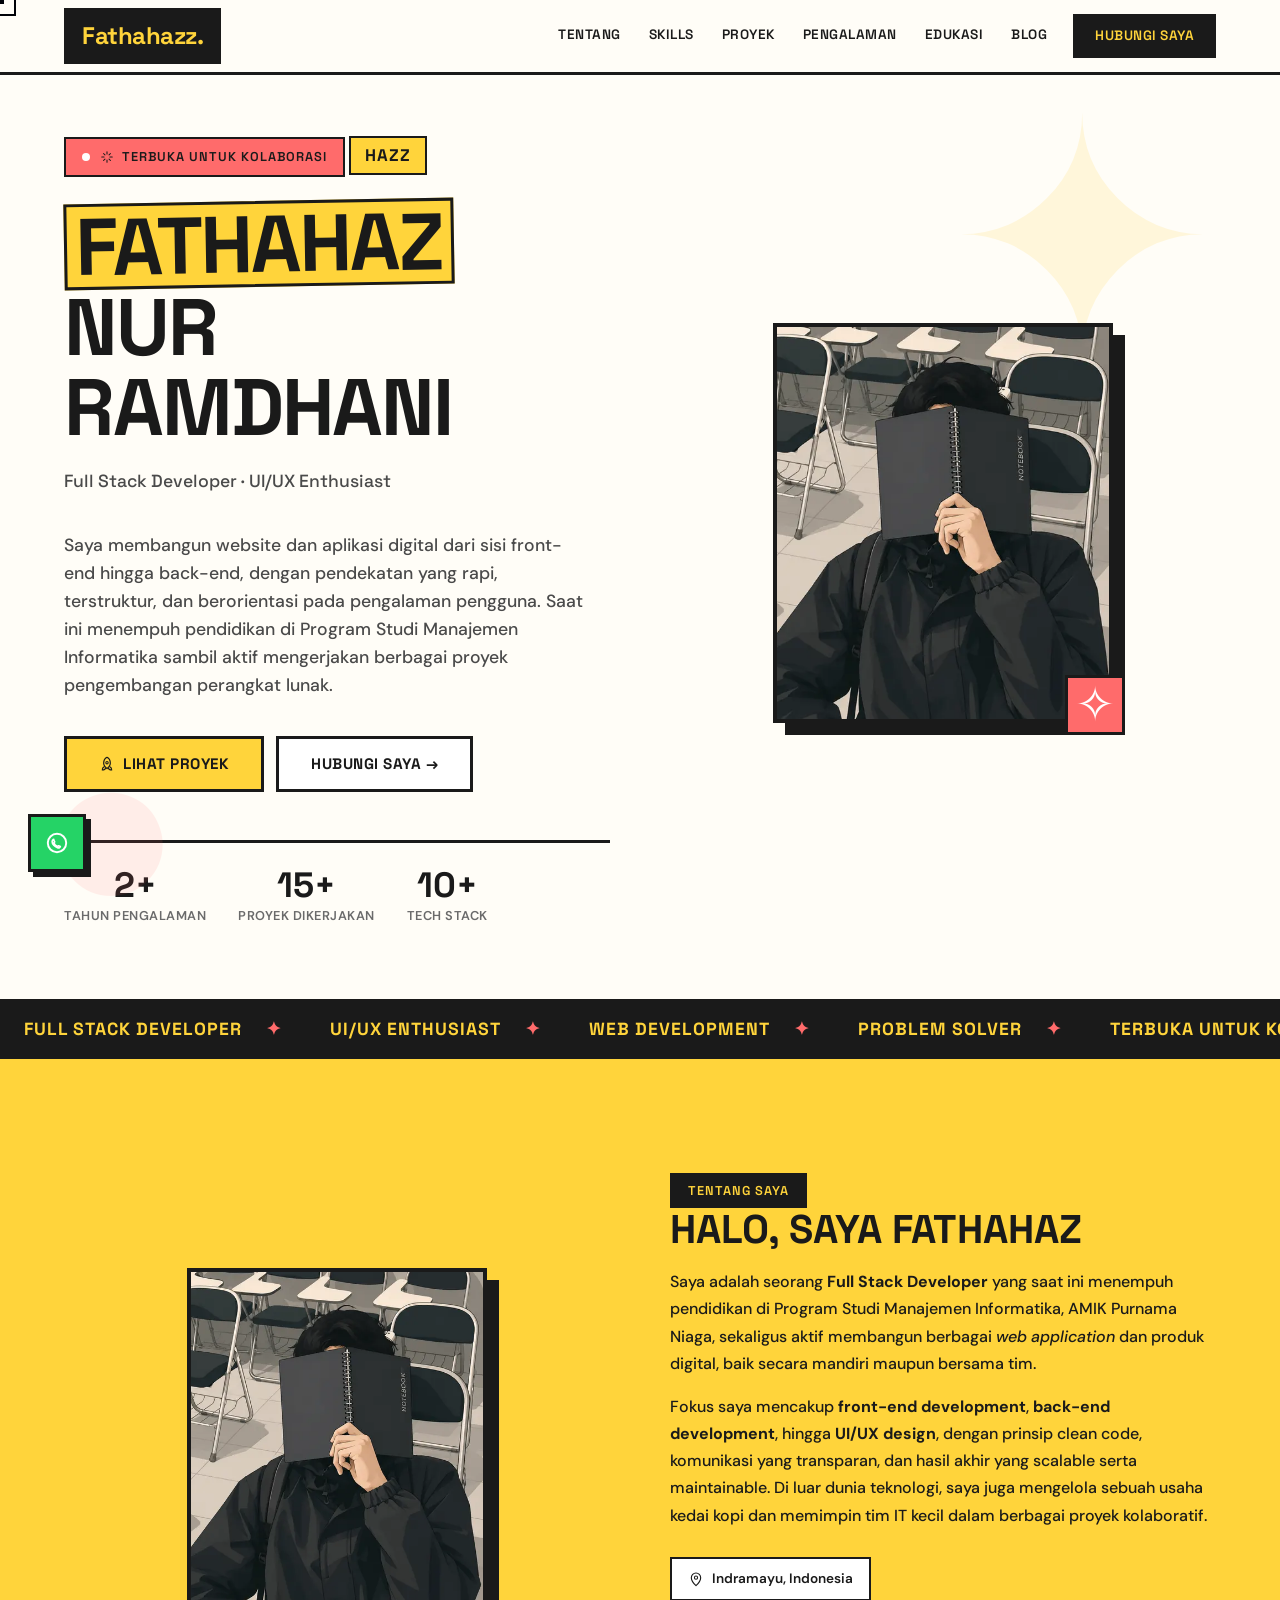
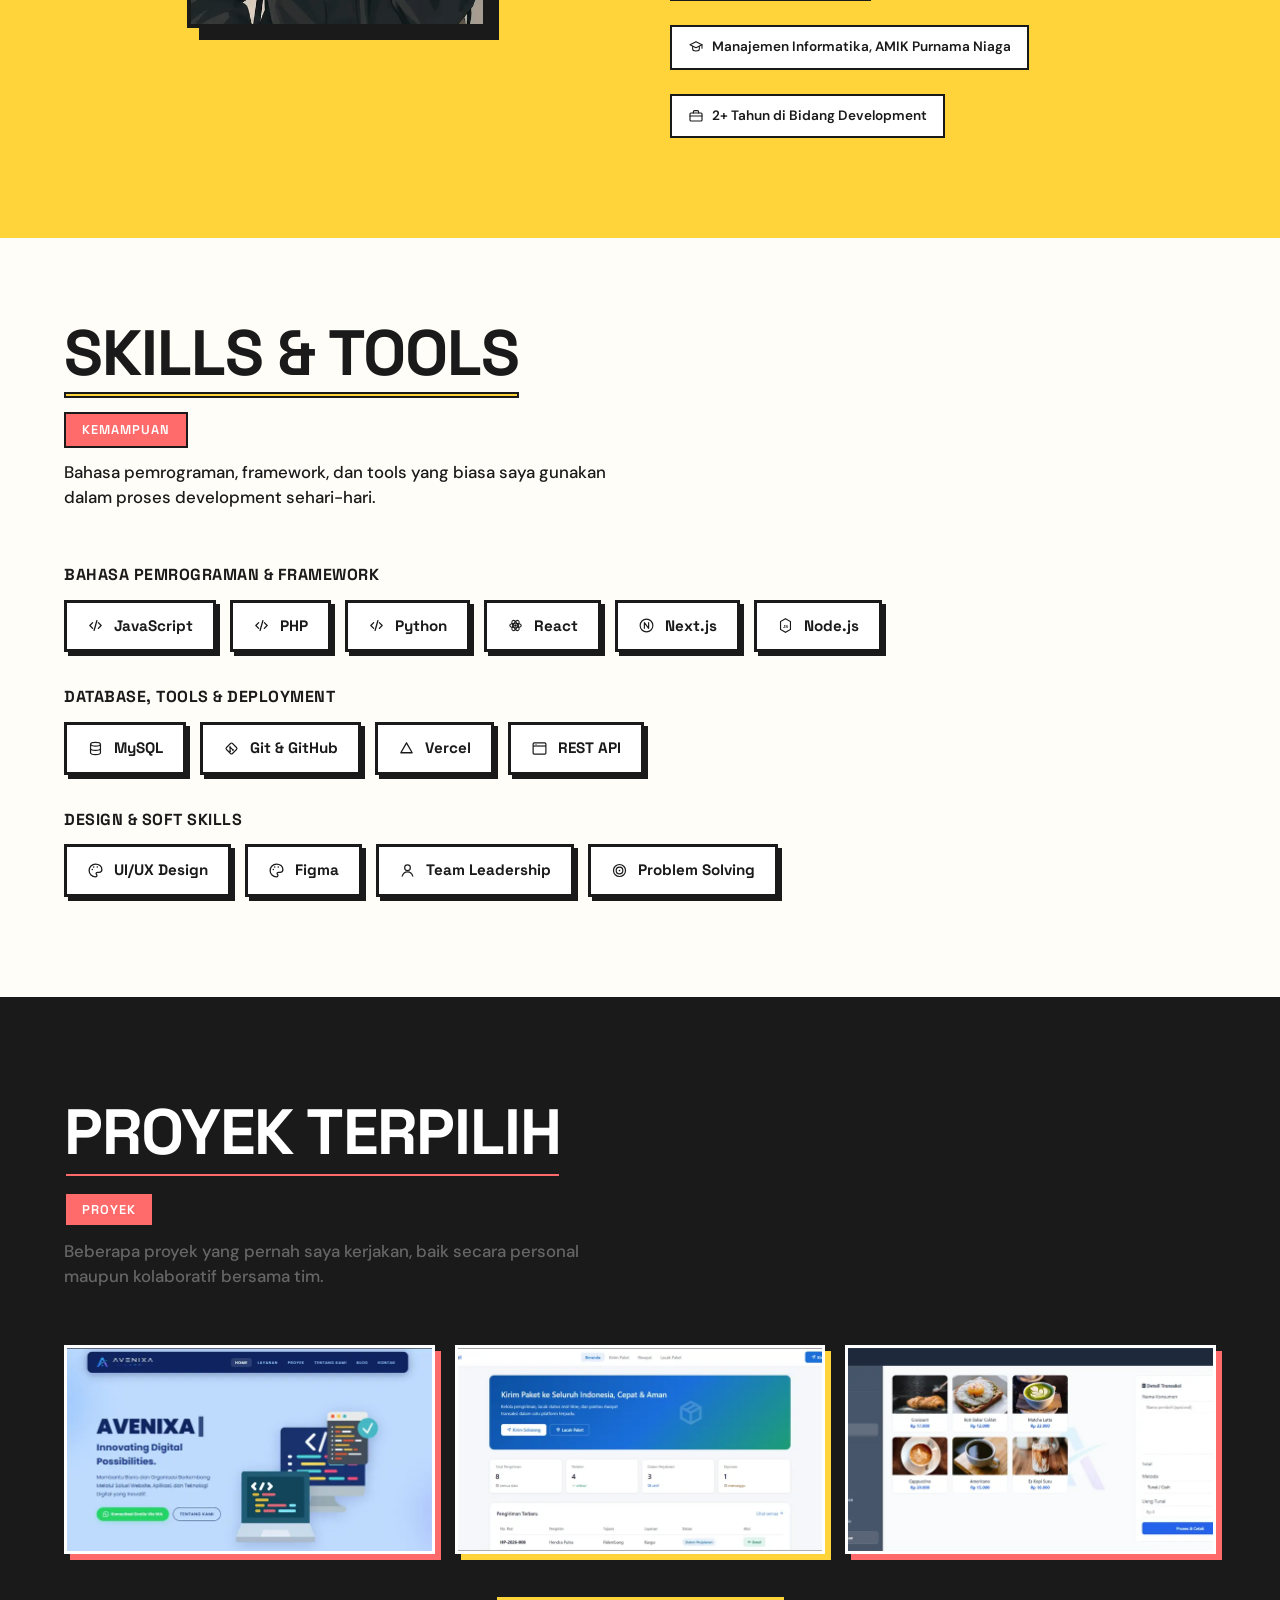
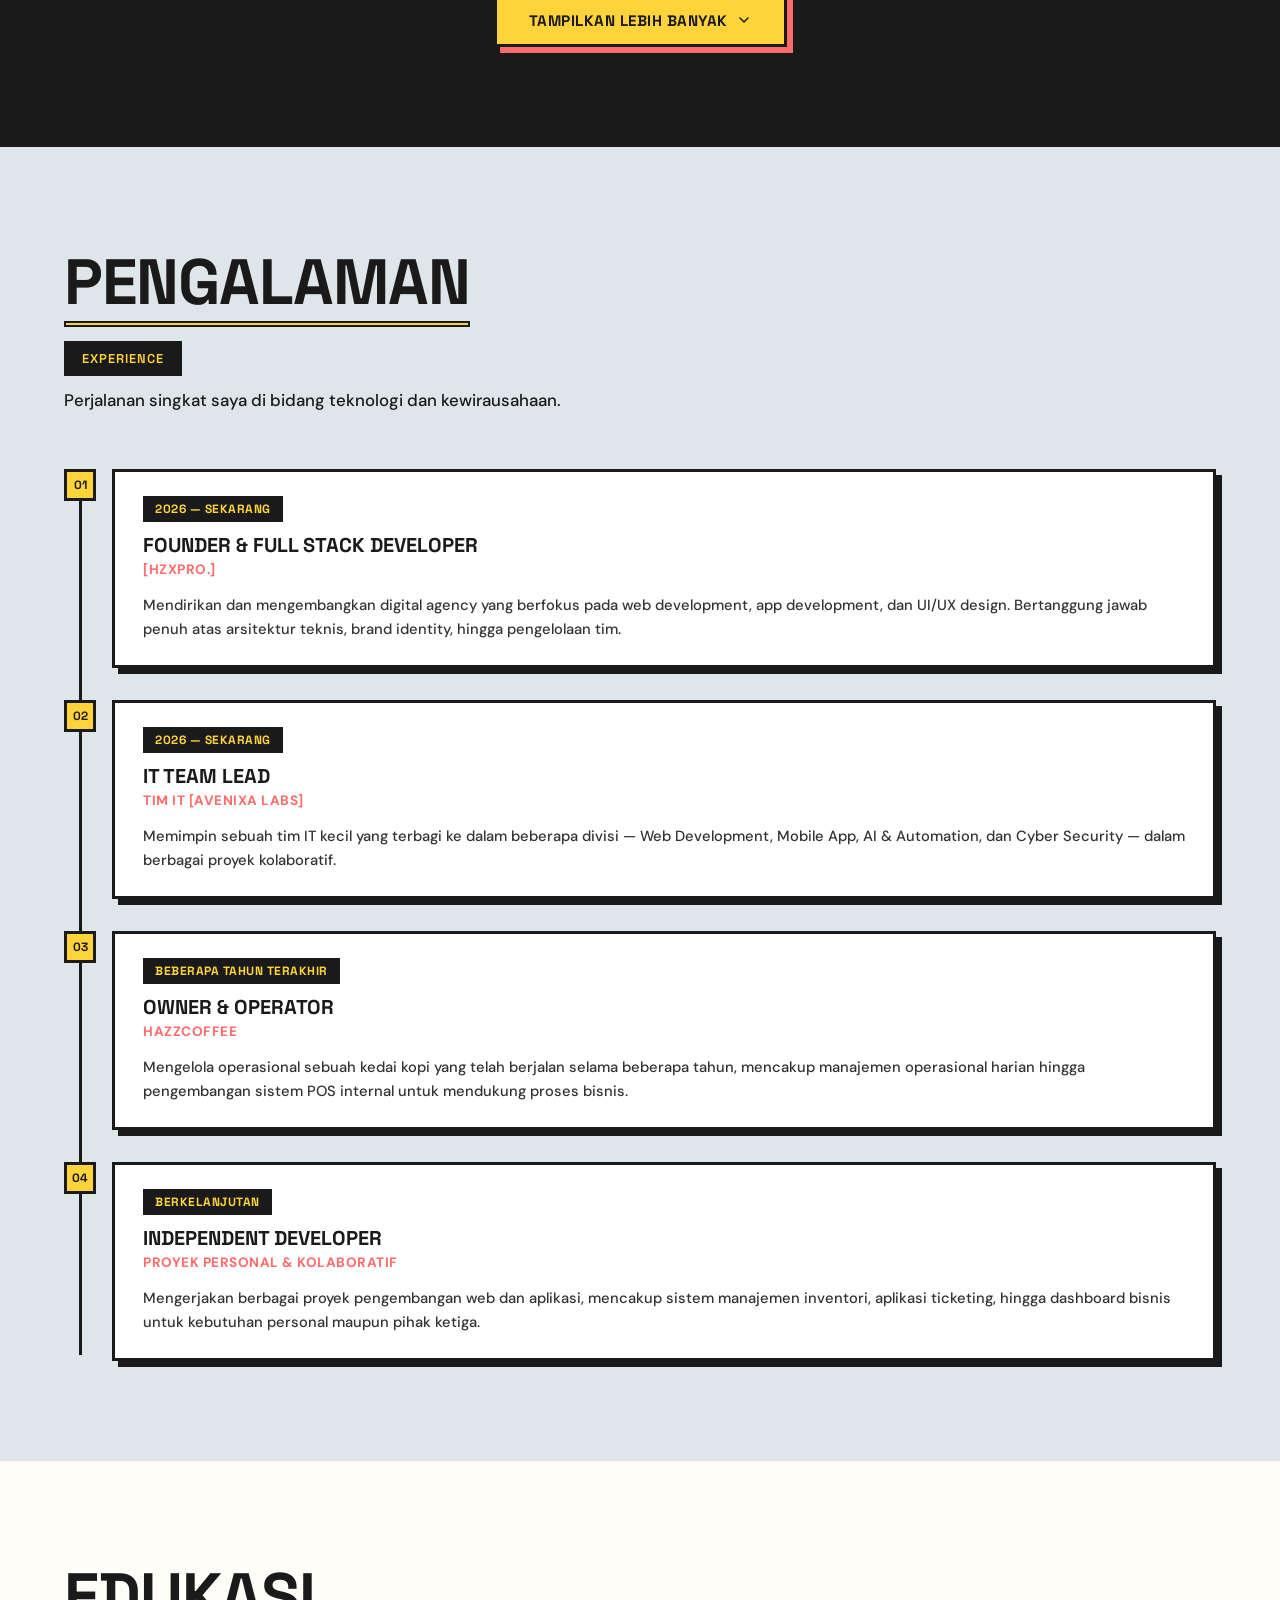
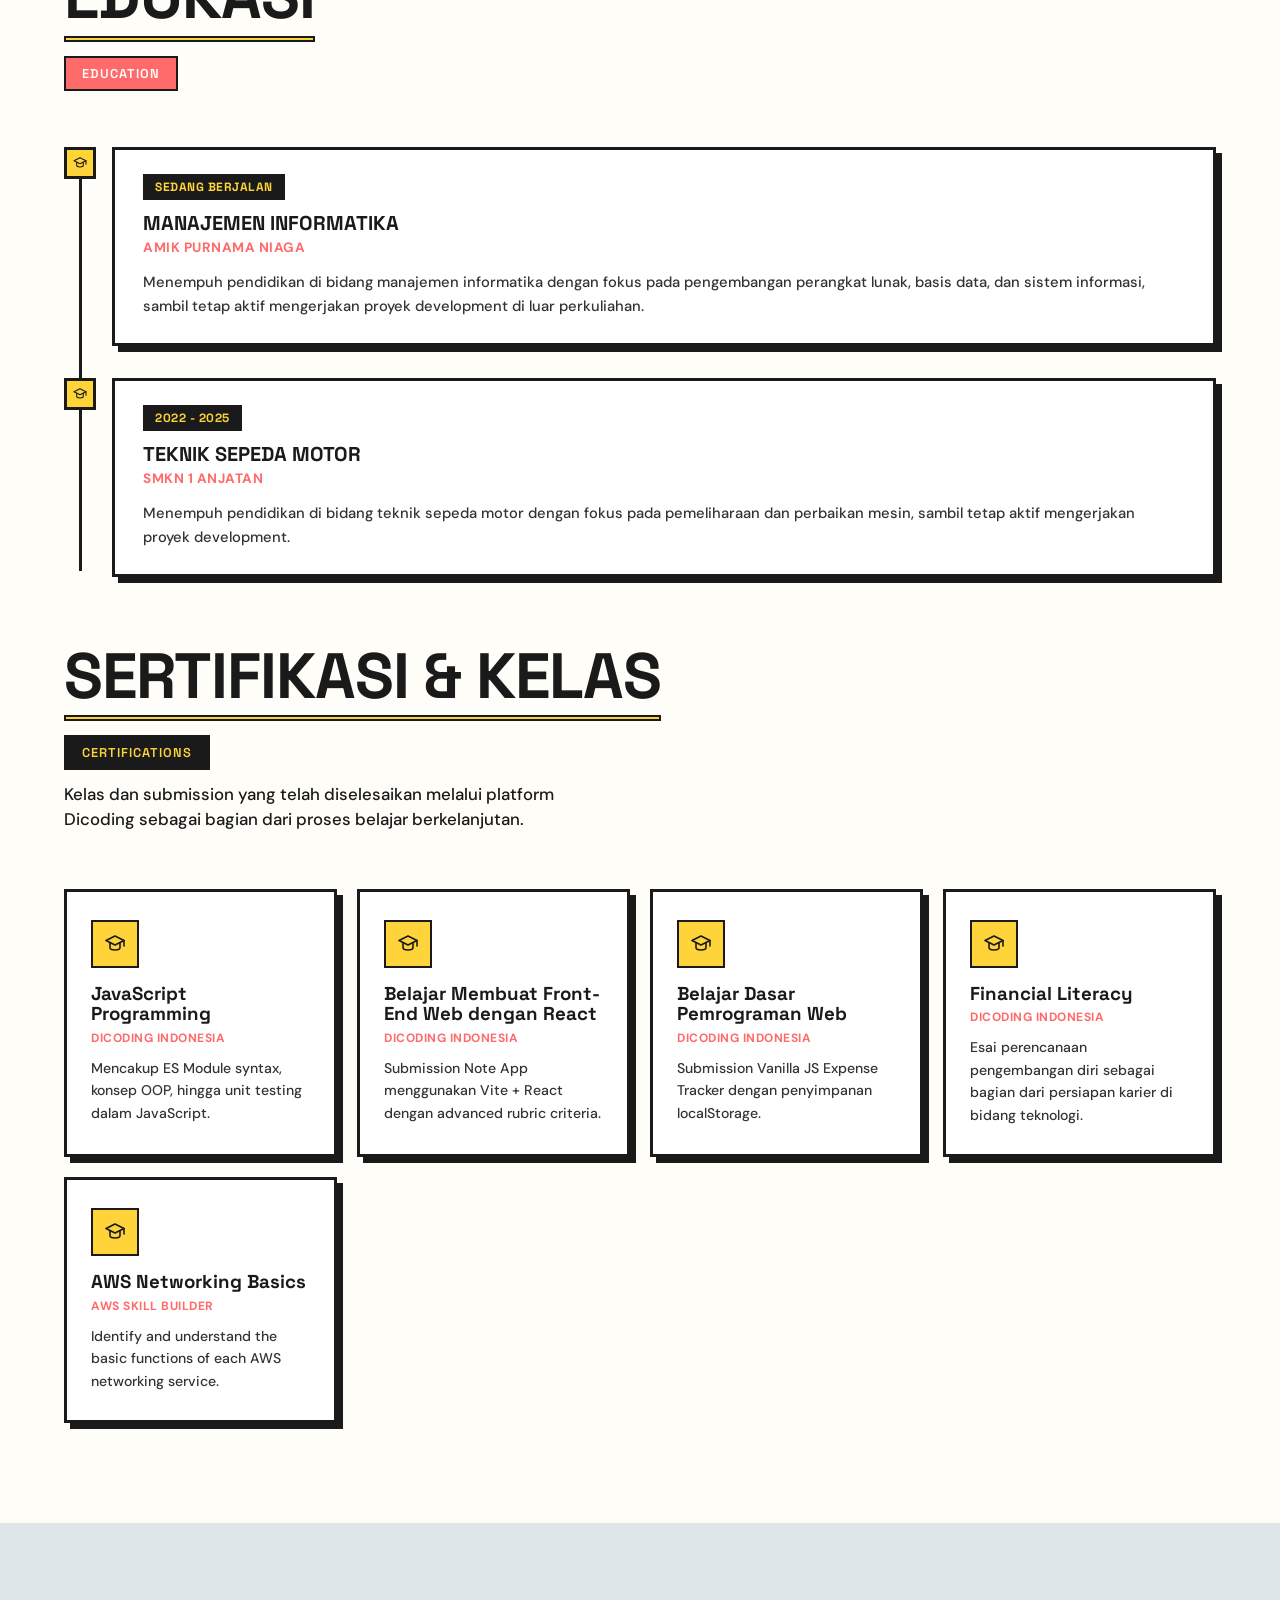
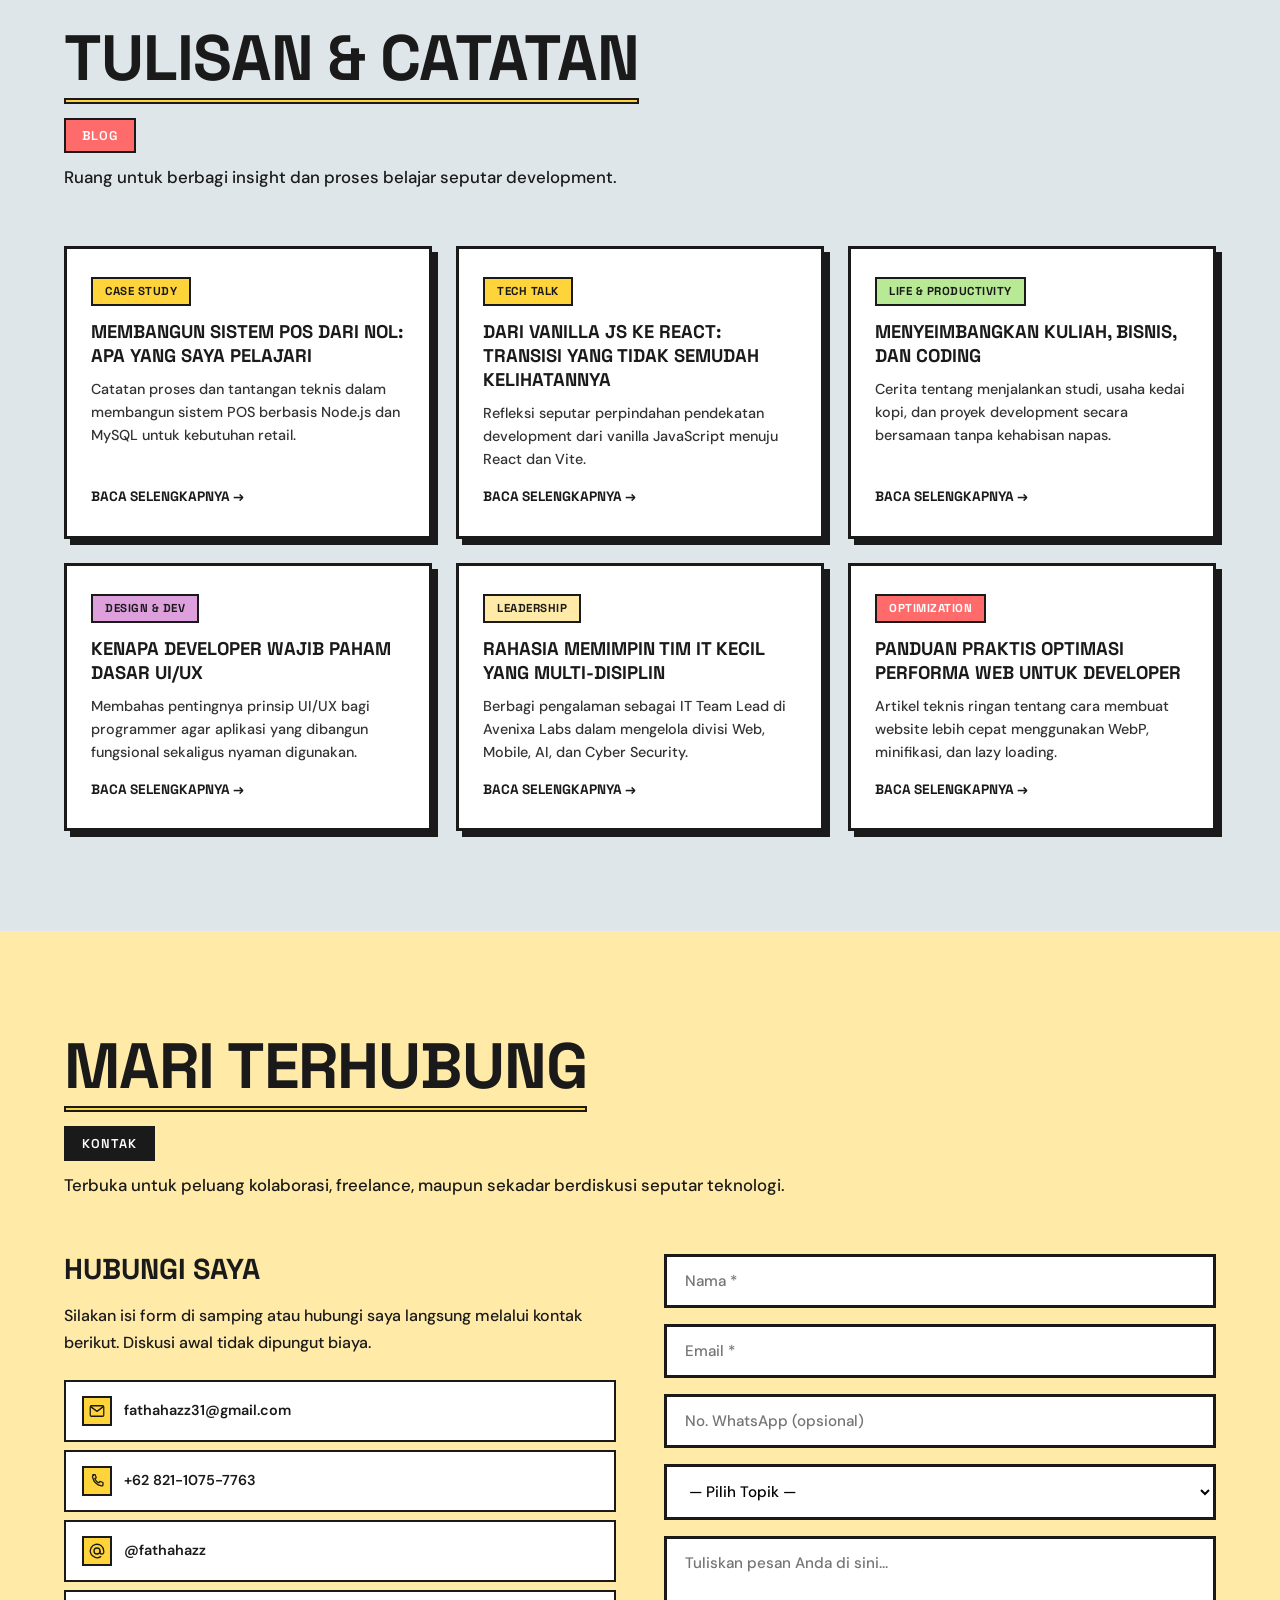
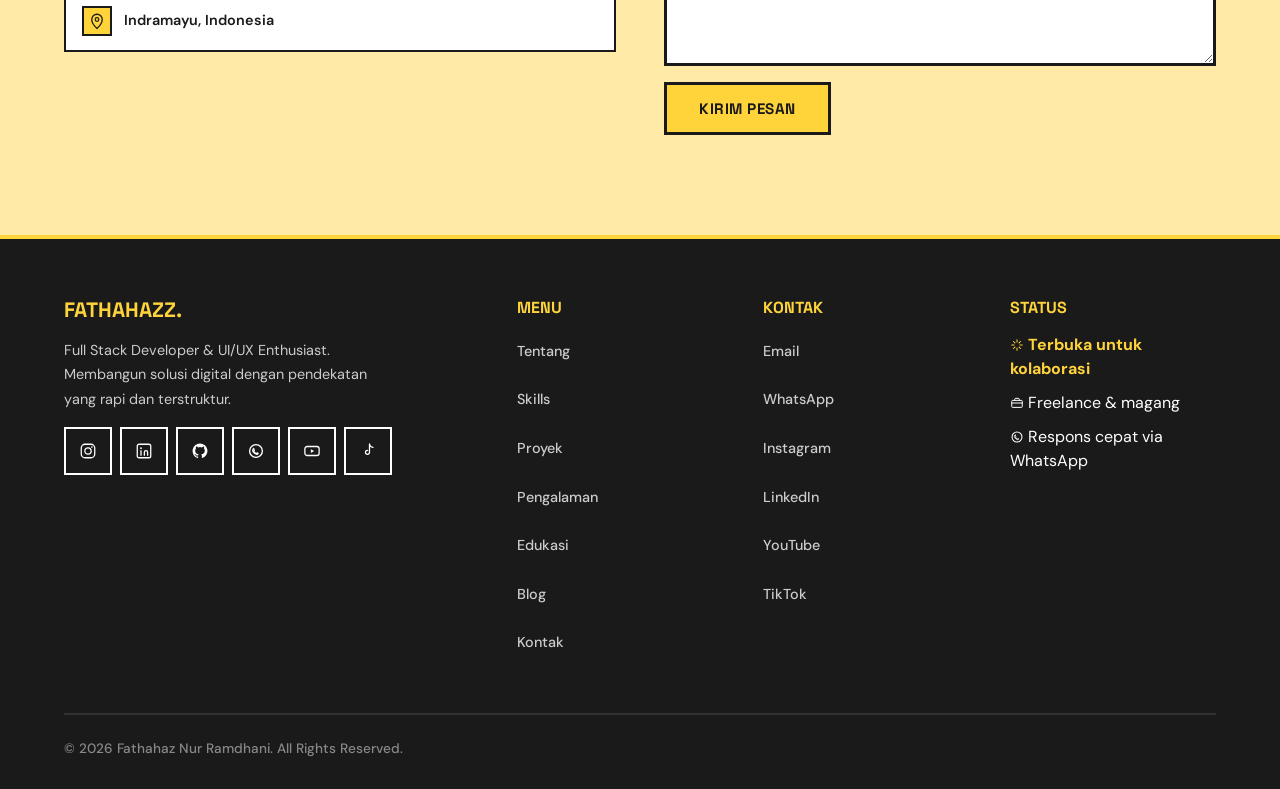
==== commit f058afc8: "bismillah" ====
--- a/index.html
+++ b/index.html
@@ -32,7 +32,7 @@
     <link
         href="https://fonts.googleapis.com/css2?family=Inter:wght@700;800;900&family=Space+Grotesk:wght@500;600;700&family=DM+Sans:opsz,wght@9..40,400;9..40,500;9..40,600;9..40,700;9..40,800&display=swap"
         rel="stylesheet" media="print" onload="this.media='all'" />
-    <link rel="stylesheet" href="style.css?v=1.0.1" />
+    <link rel="stylesheet" href="style.css?v=1.0.2" />
 
     <!-- Favicon -->
     <link rel="icon" type="image/png" sizes="96x96"
@@ -676,28 +676,28 @@
                     <div class="cert-card reveal">
                         <div class="cert-icon"><svg class="ic" width="24" height="24">
                                 <use href="#ic-cap" /></svg></div>
-                        <h4>JavaScript Programming</h4>
+                        <h3>JavaScript Programming</h3>
                         <span class="cert-issuer">Dicoding Indonesia</span>
                         <p>Mencakup ES Module syntax, konsep OOP, hingga unit testing dalam JavaScript.</p>
                     </div>
                     <div class="cert-card reveal">
                         <div class="cert-icon"><svg class="ic" width="24" height="24">
                                 <use href="#ic-cap" /></svg></div>
-                        <h4>Belajar Membuat Front-End Web dengan React</h4>
+                        <h3>Belajar Membuat Front-End Web dengan React</h3>
                         <span class="cert-issuer">Dicoding Indonesia</span>
                         <p>Submission Note App menggunakan Vite + React dengan advanced rubric criteria.</p>
                     </div>
                     <div class="cert-card reveal">
                         <div class="cert-icon"><svg class="ic" width="24" height="24">
                                 <use href="#ic-cap" /></svg></div>
-                        <h4>Belajar Dasar Pemrograman Web</h4>
+                        <h3>Belajar Dasar Pemrograman Web</h3>
                         <span class="cert-issuer">Dicoding Indonesia</span>
                         <p>Submission Vanilla JS Expense Tracker dengan penyimpanan localStorage.</p>
                     </div>
                     <div class="cert-card reveal">
                         <div class="cert-icon"><svg class="ic" width="24" height="24">
                                 <use href="#ic-cap" /></svg></div>
-                        <h4>Financial Literacy</h4>
+                        <h3>Financial Literacy</h3>
                         <span class="cert-issuer">Dicoding Indonesia</span>
                         <p>Esai perencanaan pengembangan diri sebagai bagian dari persiapan karier di bidang teknologi.
                         </p>
@@ -705,7 +705,7 @@
                     <div class="cert-card reveal">
                         <div class="cert-icon"><svg class="ic" width="24" height="24">
                                 <use href="#ic-cap" /></svg></div>
-                        <h4>AWS Networking Basics</h4>
+                        <h3>AWS Networking Basics</h3>
                         <span class="cert-issuer">AWS Skill Builder</span>
                         <p>Identify and understand the basic functions of each AWS networking service.</p>
                     </div>
--- a/style.css
+++ b/style.css
@@ -293,6 +293,7 @@
     top: 8%;
     right: 5%;
     font-size: 20rem;
+    font-family: Arial, sans-serif;
     color: #FFD43B;
     opacity: 0.15;
     line-height: 1;
@@ -305,6 +306,7 @@
     bottom: 5%;
     left: 3%;
     font-size: 15rem;
+    font-family: Arial, sans-serif;
     color: #FF6B6B;
     opacity: 0.1;
     line-height: 1;
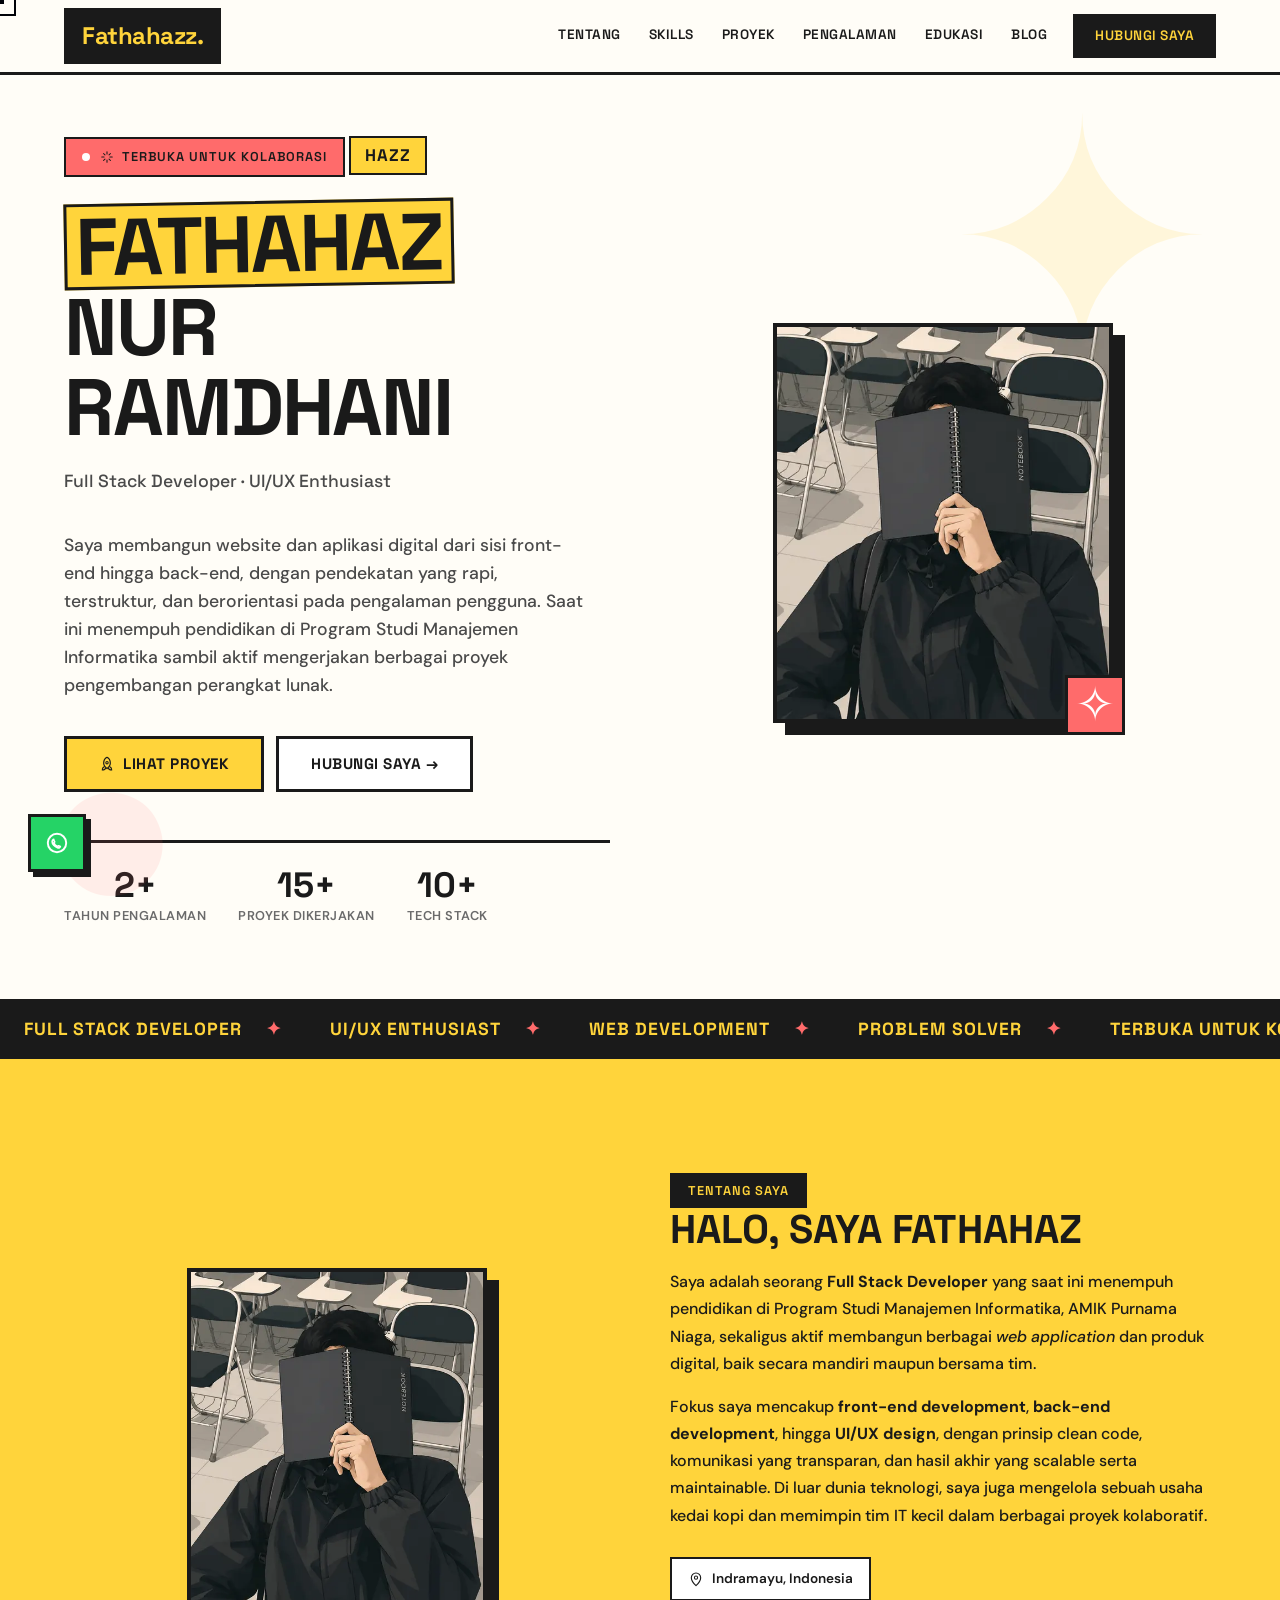
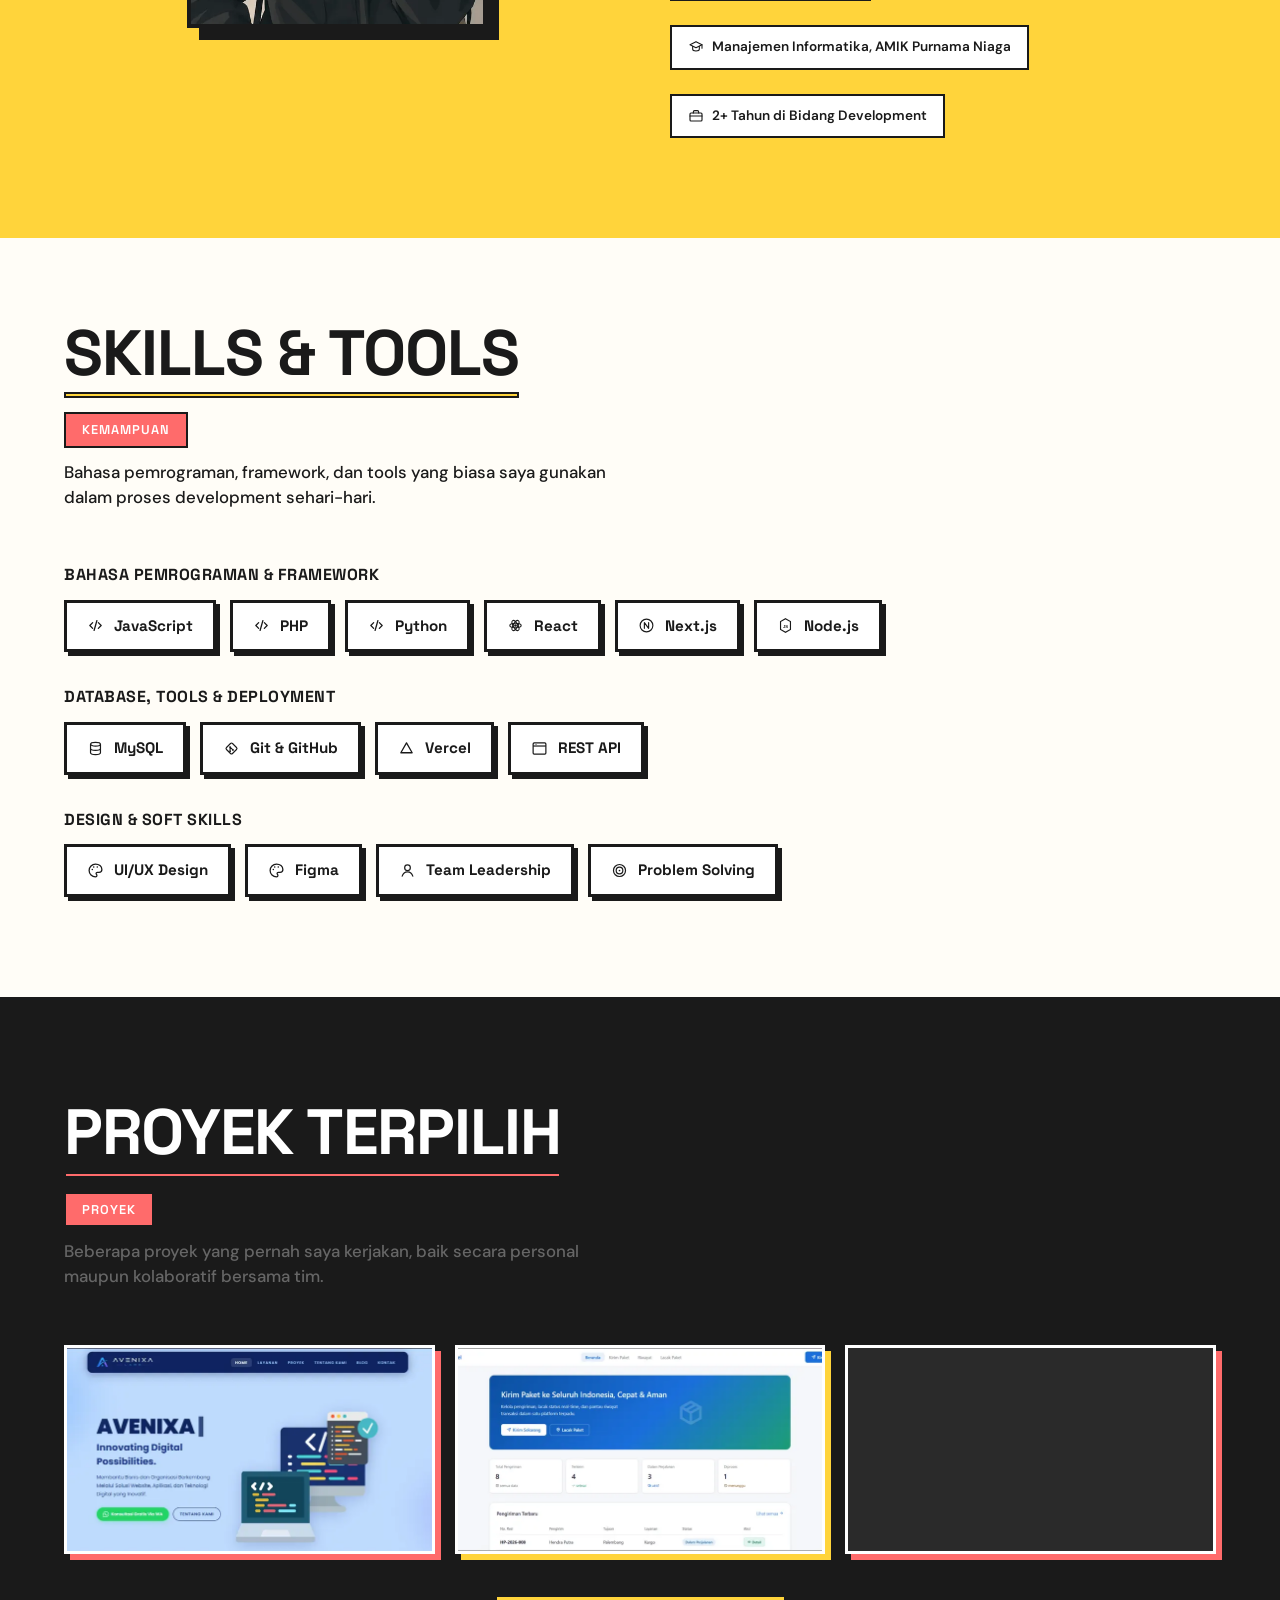
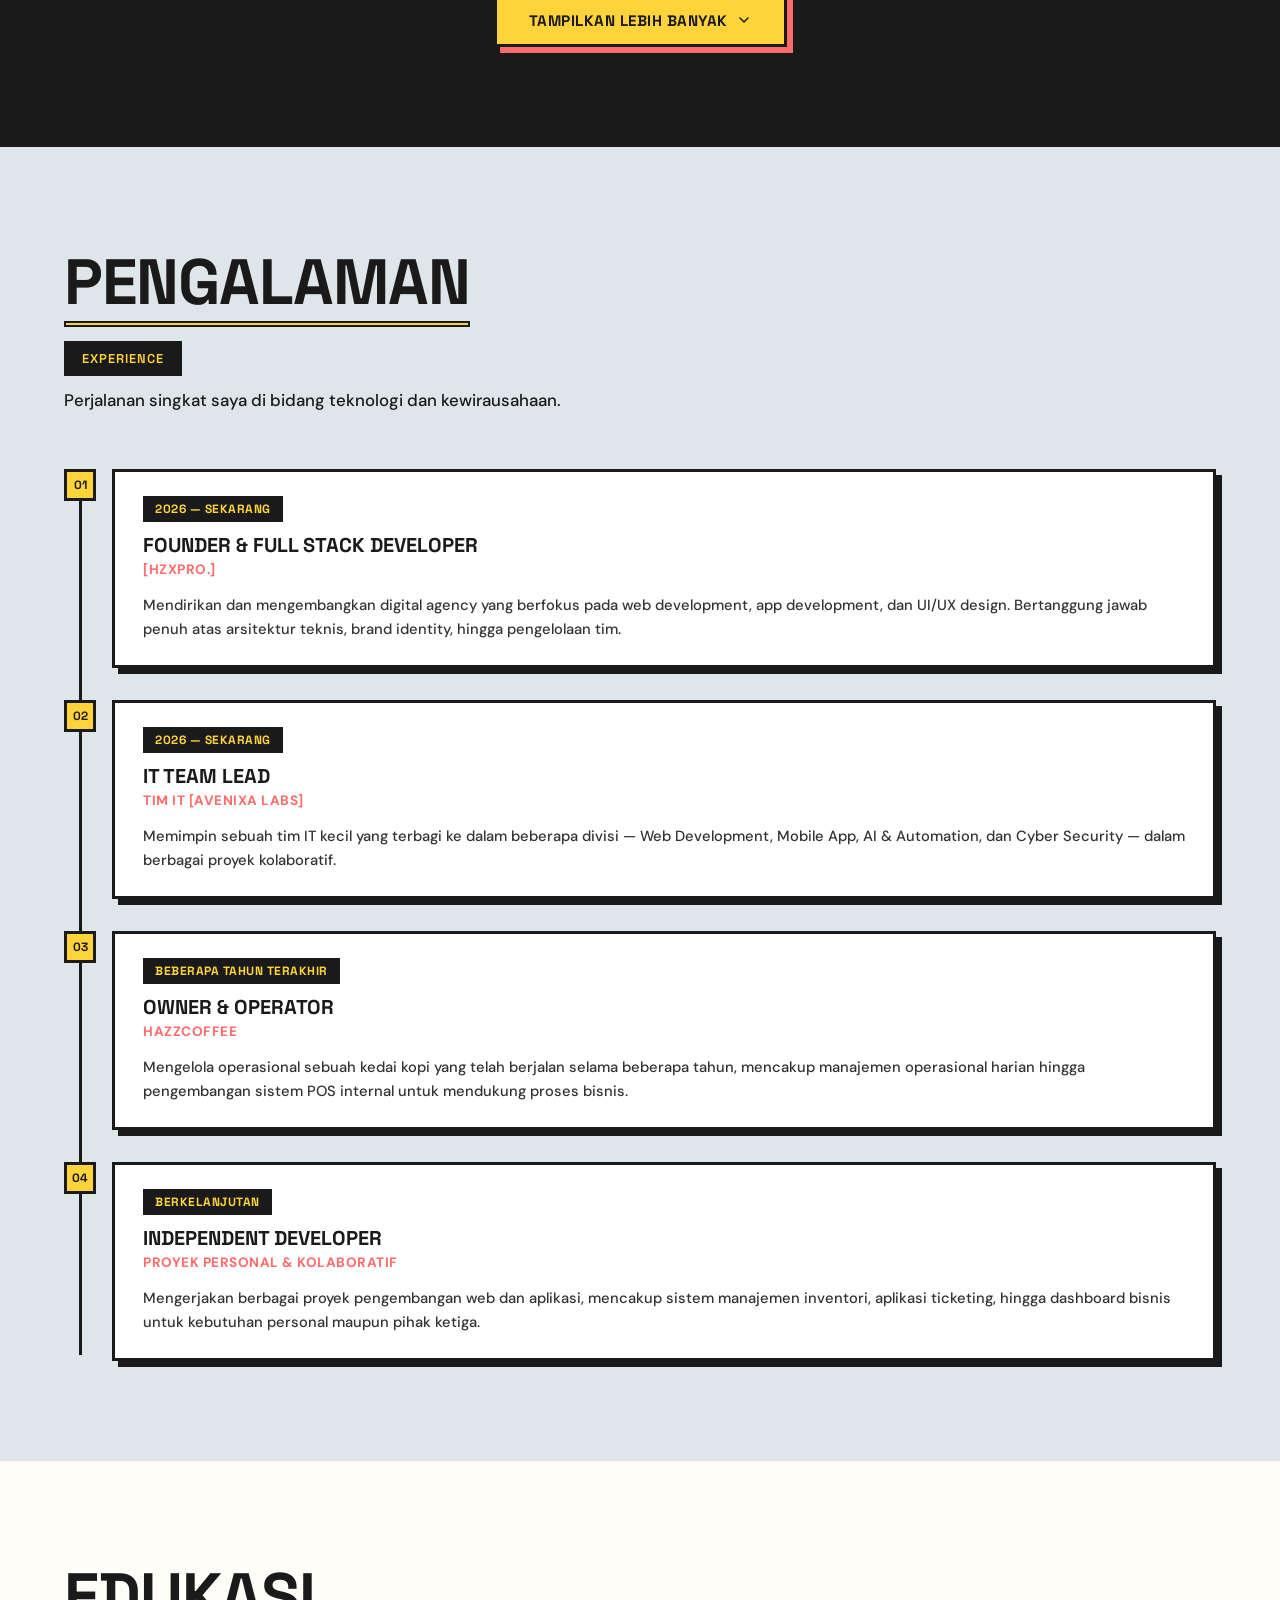
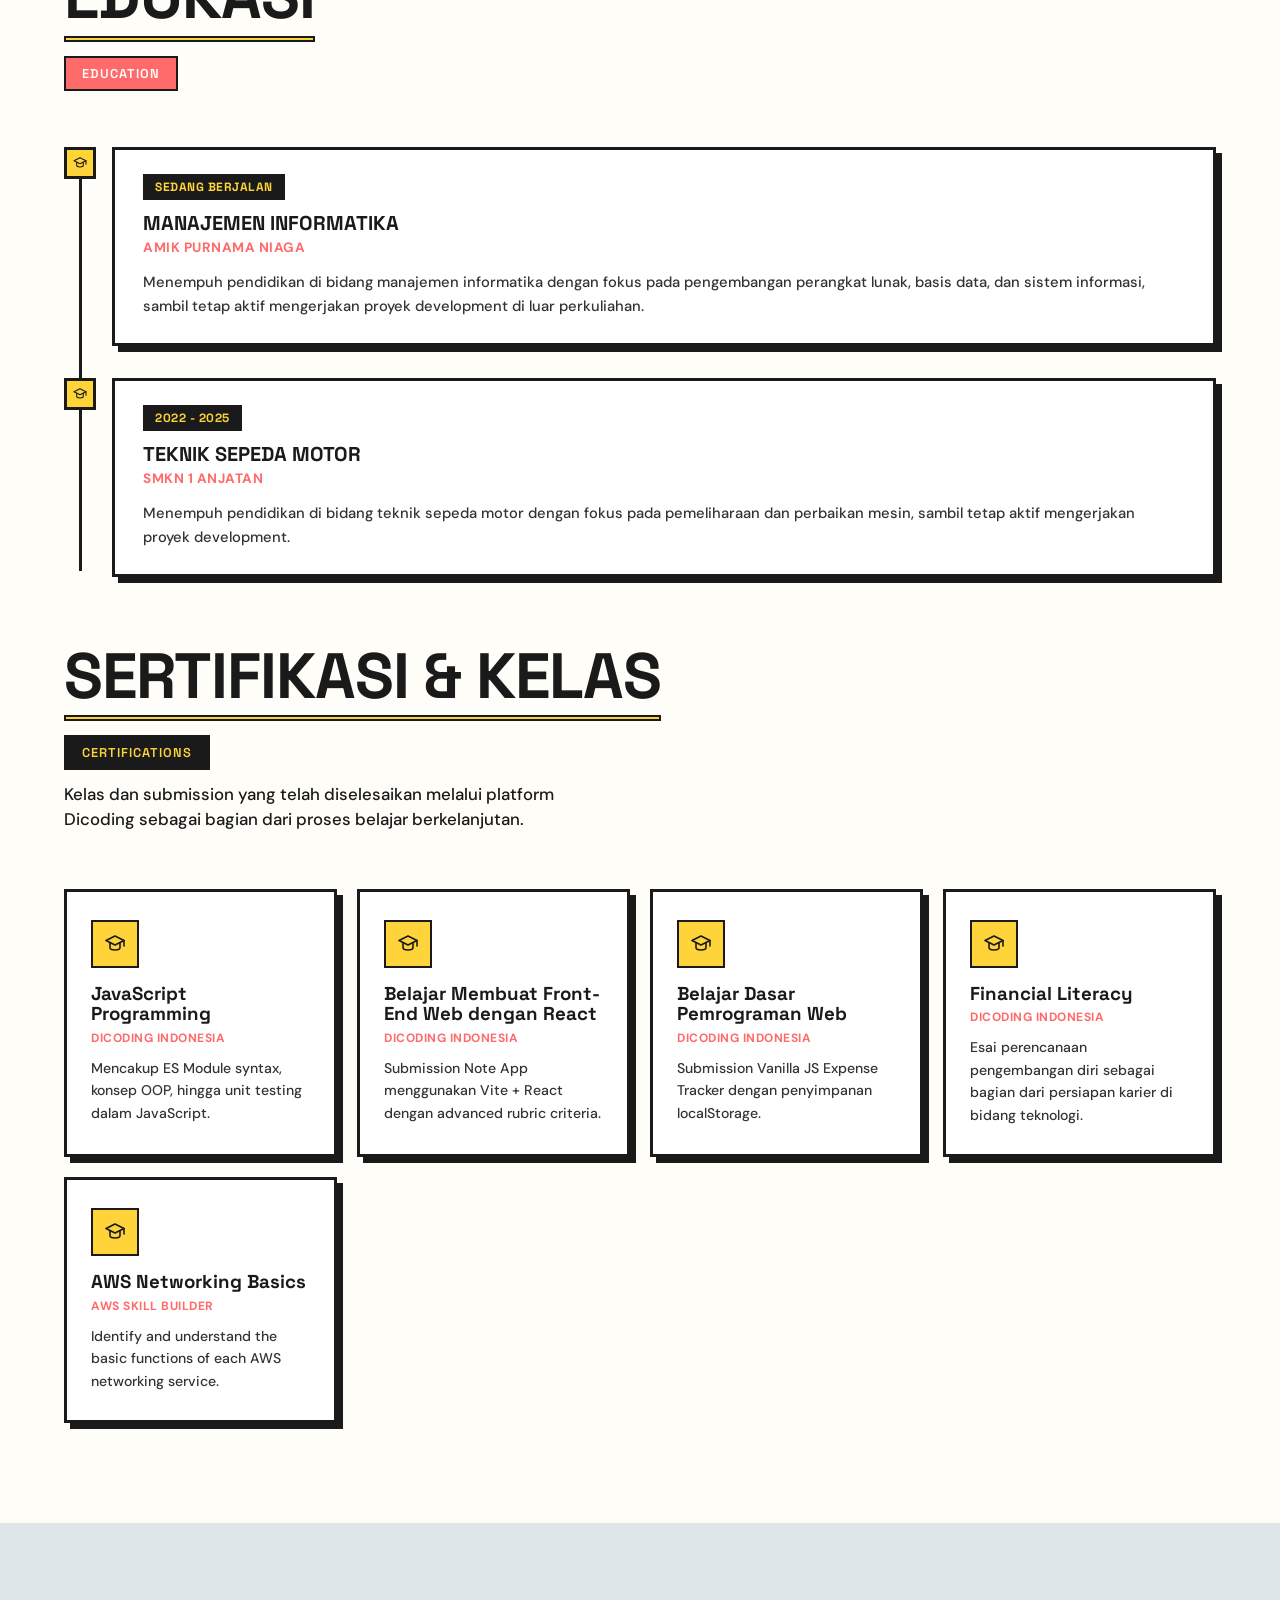
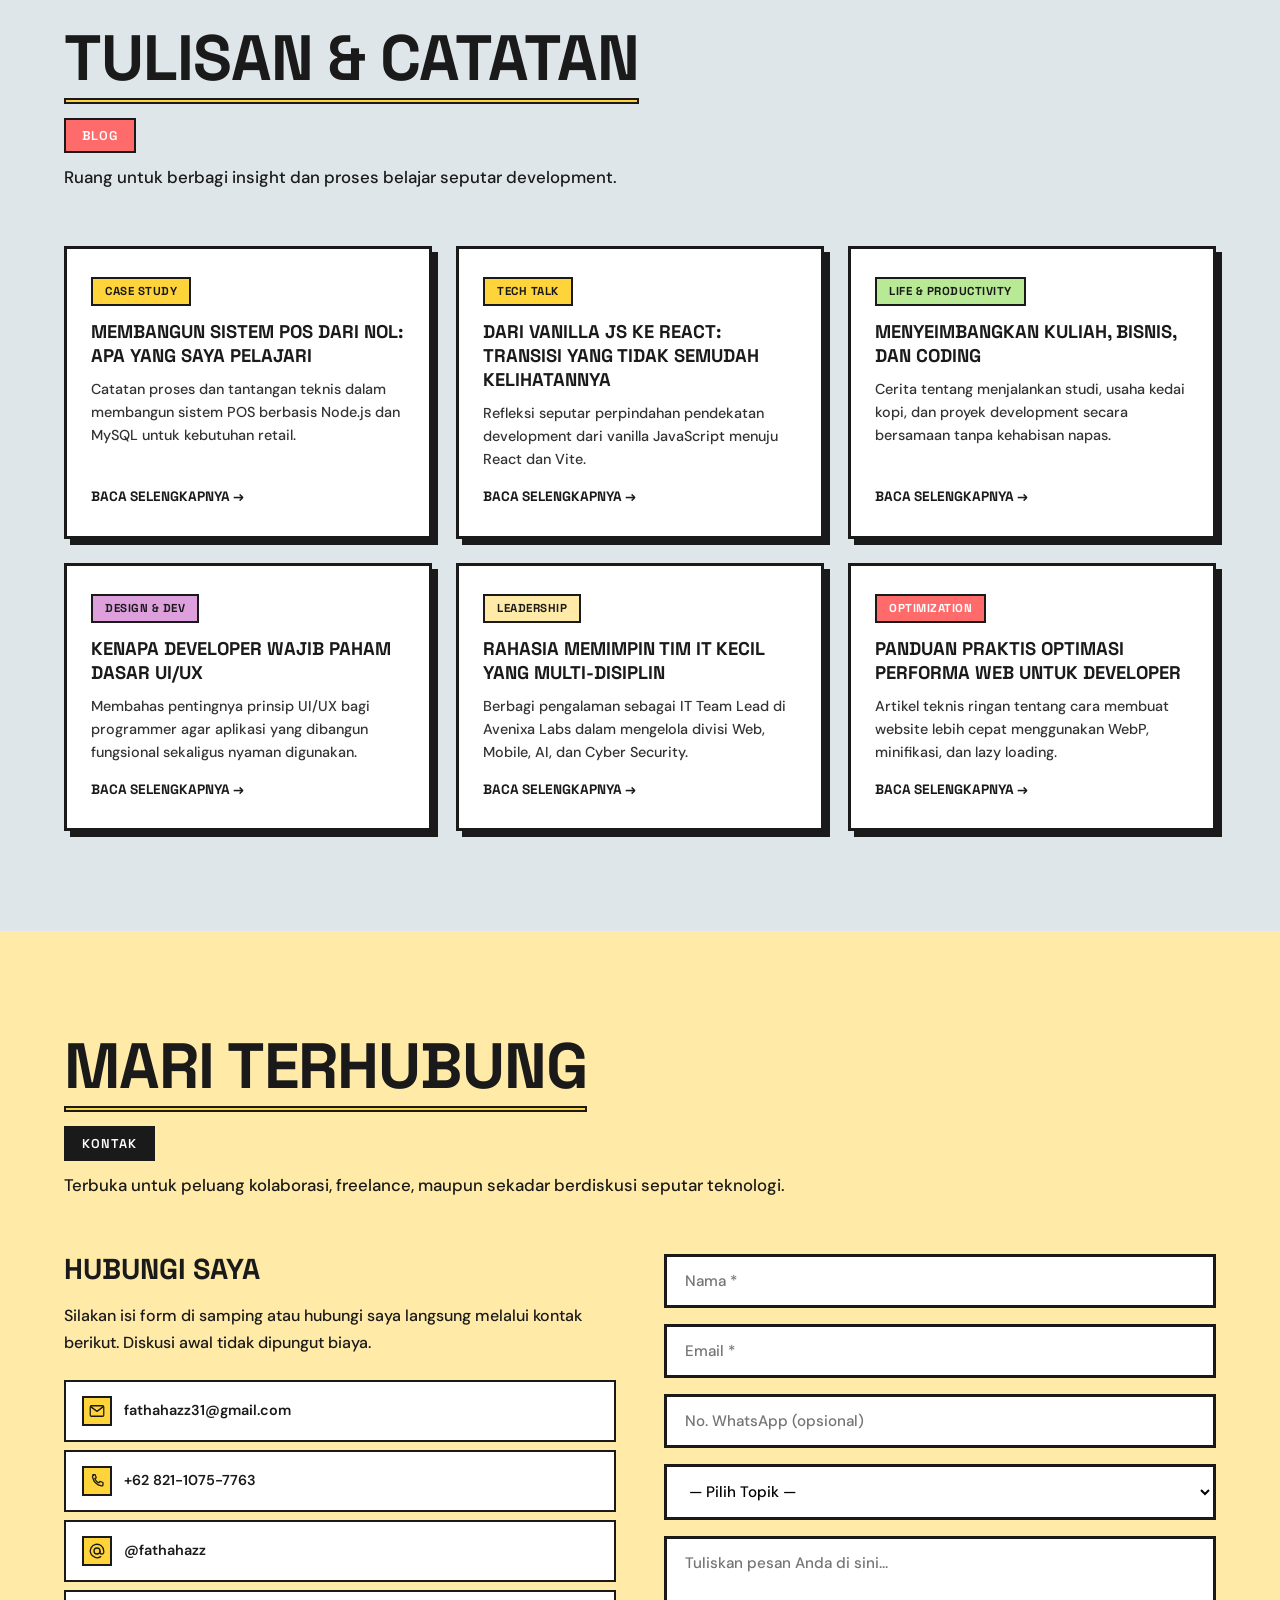
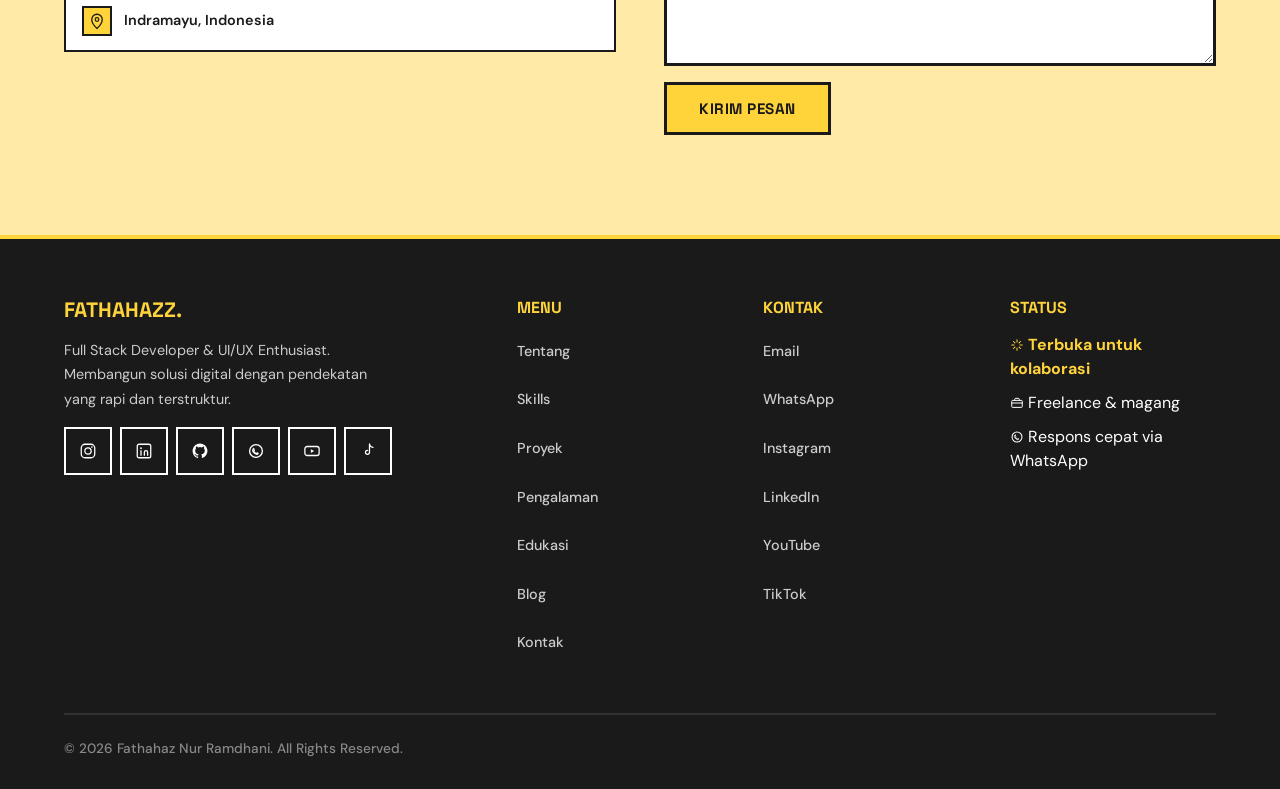
==== commit cb3916ad: "Update index.html" ====
--- a/index.html
+++ b/index.html
@@ -5,9 +5,18 @@
     <meta charset="UTF-8" />
     <meta name="viewport" content="width=device-width, initial-scale=1.0" />
     <title>Fathahaz Nur Ramdhani — Portfolio</title>
+    <link rel="icon" href="asset/favicon/favicon.ico" sizes="any">
+    <link rel="apple-touch-icon" sizes="180x180" href="asset/favicon/apple-touch-icon.png">
+    <link rel="icon" type="image/png" sizes="32x32" href="asset/favicon/favicon-32x32.png">
+    <link rel="icon" type="image/png" sizes="16x16" href="asset/favicon/favicon-16x16.png">
+    <link rel="manifest" href="/site.webmanifest">
+
     <meta name="description"
         content="Portfolio pribadi Fathahaz Nur Ramdhani (Fathahazz) — Full Stack Developer & UI/UX Enthusiast. Menampilkan skills, proyek, pengalaman, edukasi, dan sertifikasi." />
+    <meta name="keywords"
+        content="Fathahaz Nur Ramdhani, Fathahazz, Fathahaz developer, Fathahaz Nur Ramdhani developer, web developer Indramayu, freelance developer Indramayu, programmer Indramayu, full stack developer Indonesia, full stack developer Indramayu, UI UX designer Indonesia, JavaScript developer Indonesia, React developer Indonesia, Node.js developer Indonesia, portfolio web developer, portfolio programmer, mahasiswa Manajemen Informatika, AMIK Purnama Niaga, founder HZXPro, developer muda Indonesia, jasa freelance programmer, tukang bikin website Indramayu, programmer Indonesia berpengalaman, web developer coffee shop owner, FathaHazz, Fatha Hazz Portfolio, Hazz Portfolio, Web Developer Indonesia, Frontend Developer Indonesia, Full Stack Developer, UI Designer, Portfolio Programmer, Mahasiswa Informatika, Software Developer, portfolio web developer indonesia, portfolio frontend developer, portfolio full stack developer, personal portfolio website, creative developer portfolio, web developer student, html css javascript portfolio, responsive portfolio website, modern portfolio design, programmer indonesia, freelance web developer, junior web developer, website developer indramayu, website developer cirebon, github portfolio, github pages portfolio, web design portfolio, ui ux portfolio, coding projects, software engineering portfolio, HTML, CSS, JavaScript, PHP, MySQL, Git, GitHub, VS Code, Responsive Design, Web Performance, SEO, UI Design, UX Design, Clean Code, Frontend Development, Web Developer, Frontend Developer, Backend Developer, Software Engineer, Software House, Website Design, Website Development, UI UX Designer, Responsive Website, Modern Web Design, Landing Page, Business Website, Portfolio Website, SEO Friendly Website, Fast Website, Clean UI, Digital Agency, Creative Developer, Professional Portfolio, custom website builder, Fathahaz Nur Ramdhani web developer, portfolio web developer Indonesia, frontend developer modern, full stack web developer portfolio, web developer independen Indonesia, modern web engineering, UI/UX Designer & Developer, fast performance web development, hire web developer Indonesia, jasa programmer web profesional, expert web designer and developer portfolio, portfolio frontend dev, fathahazz github, web porto, web portofolio, web portfolio" />
     <meta name="author" content="Fathahaz Nur Ramdhani" />
+    <meta name="google-site-verification" content="V72NsdwiRefacoAmEE6oJa2TeHwMvcqv6pseHKxZ8zY" />
     <meta name="robots" content="index, follow" />
     <link rel="canonical" href="https://fathahazz.github.io/" />
 
@@ -62,7 +71,7 @@
             "sameAs": [
                 "https://instagram.com/fathahazz",
                 "https://linkedin.com/in/fathahazz",
-                "https://github.com/fathahazz",
+                "https://github.com/fathahazz"
             ]
         }
     </script>
@@ -932,4 +941,4 @@
     <script src="script.js" defer></script>
 </body>
 
-</html>+</html>
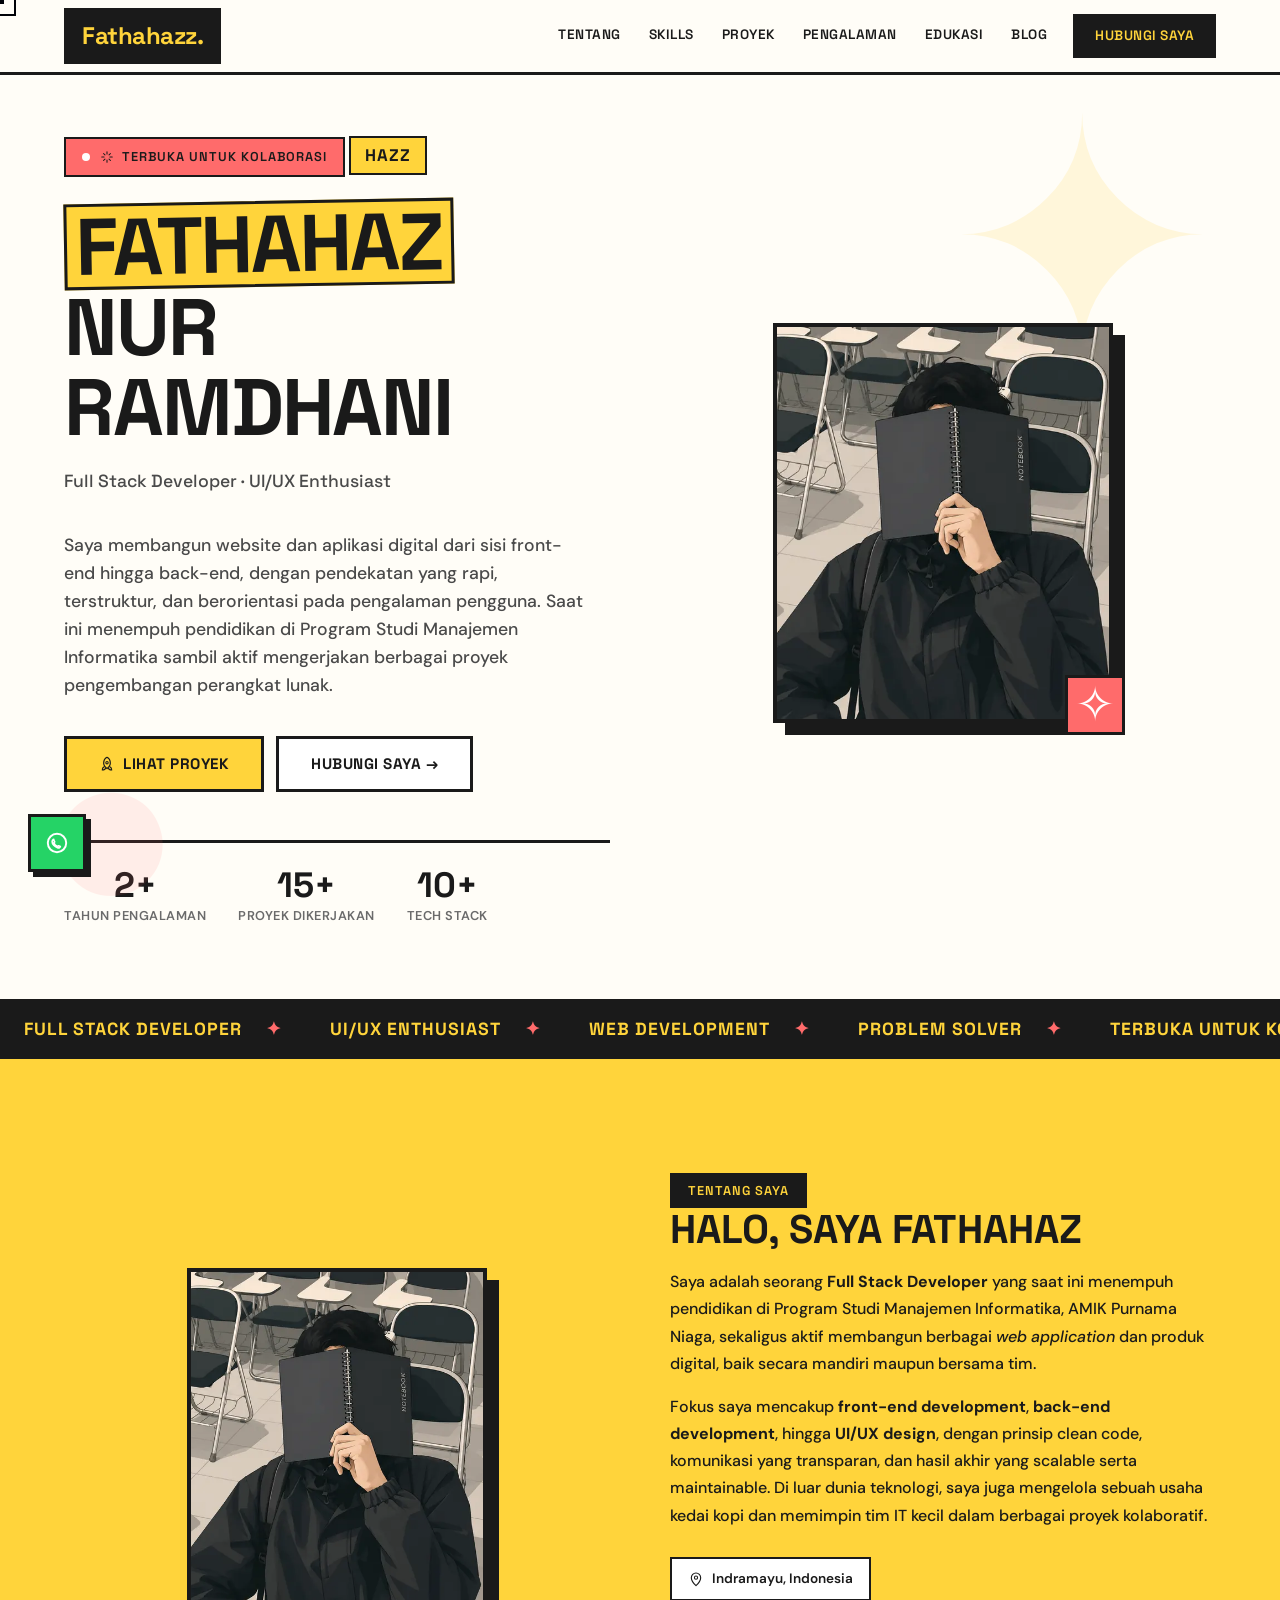
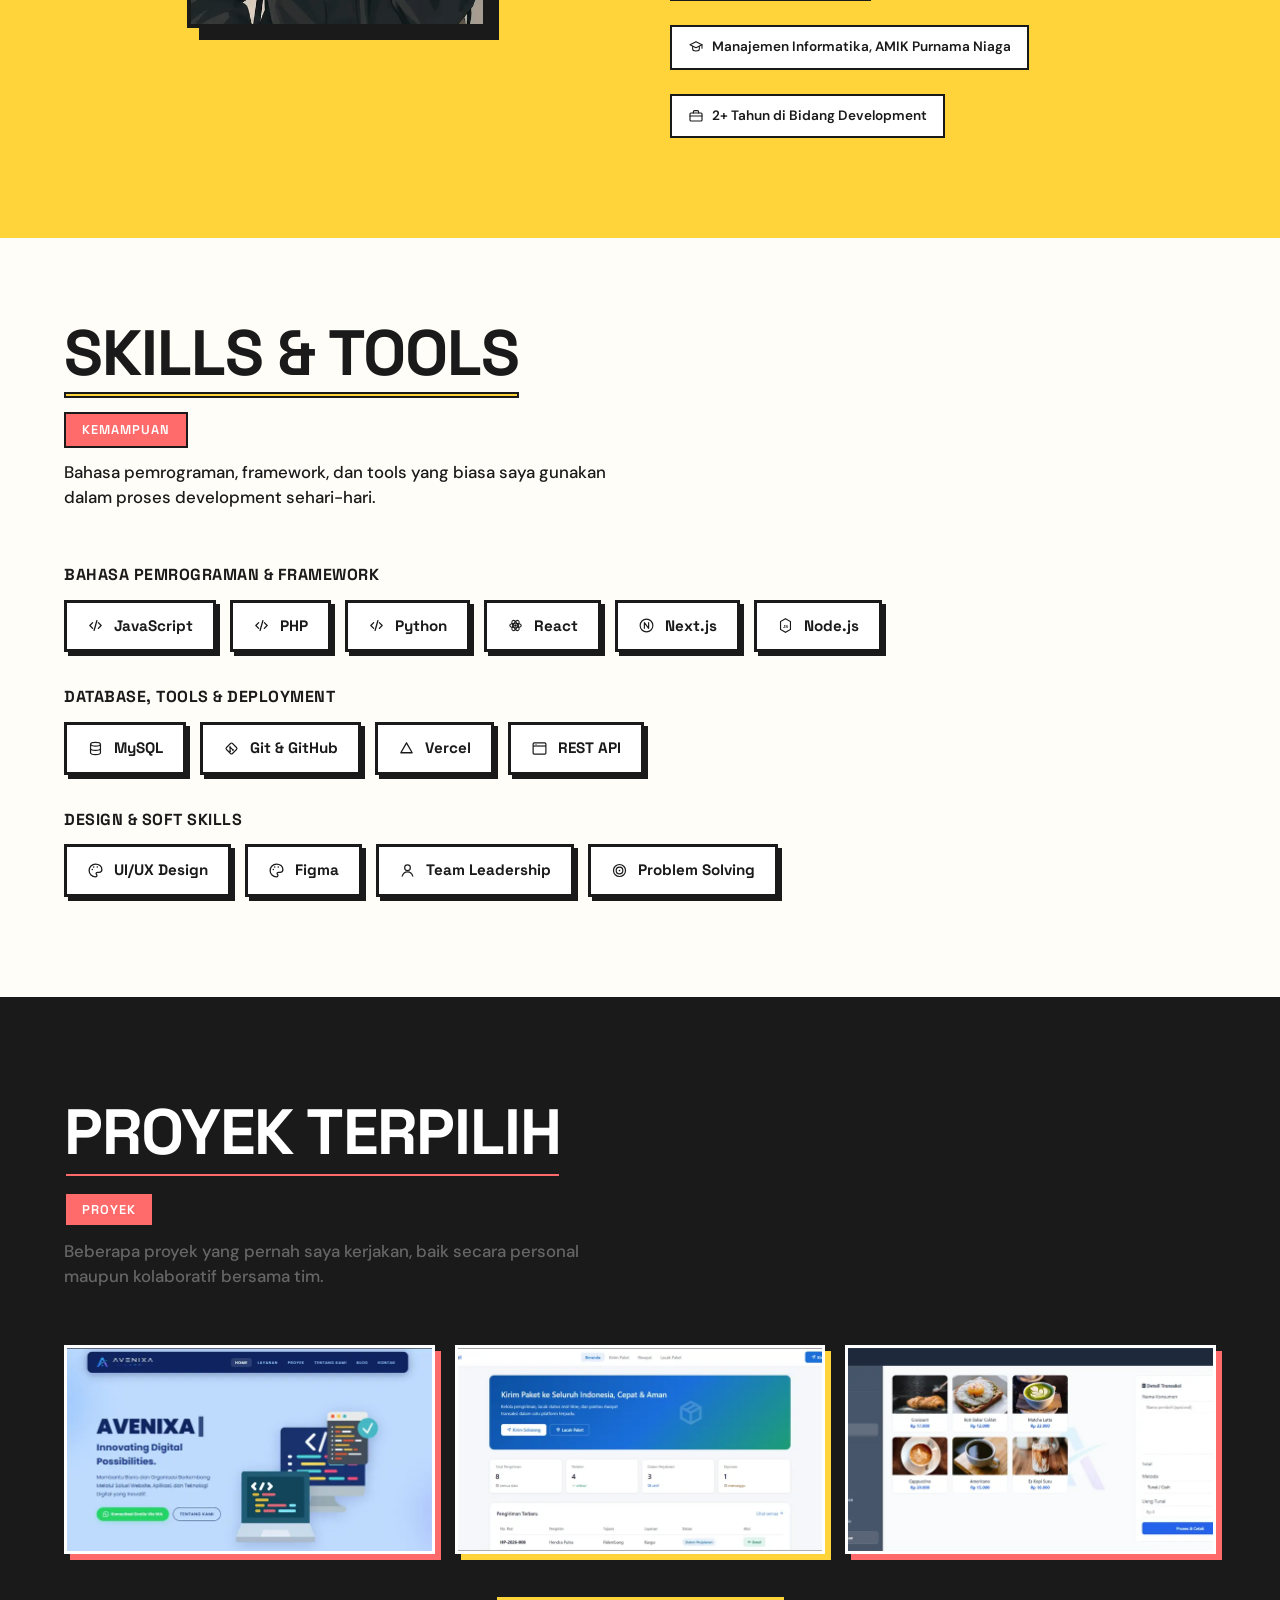
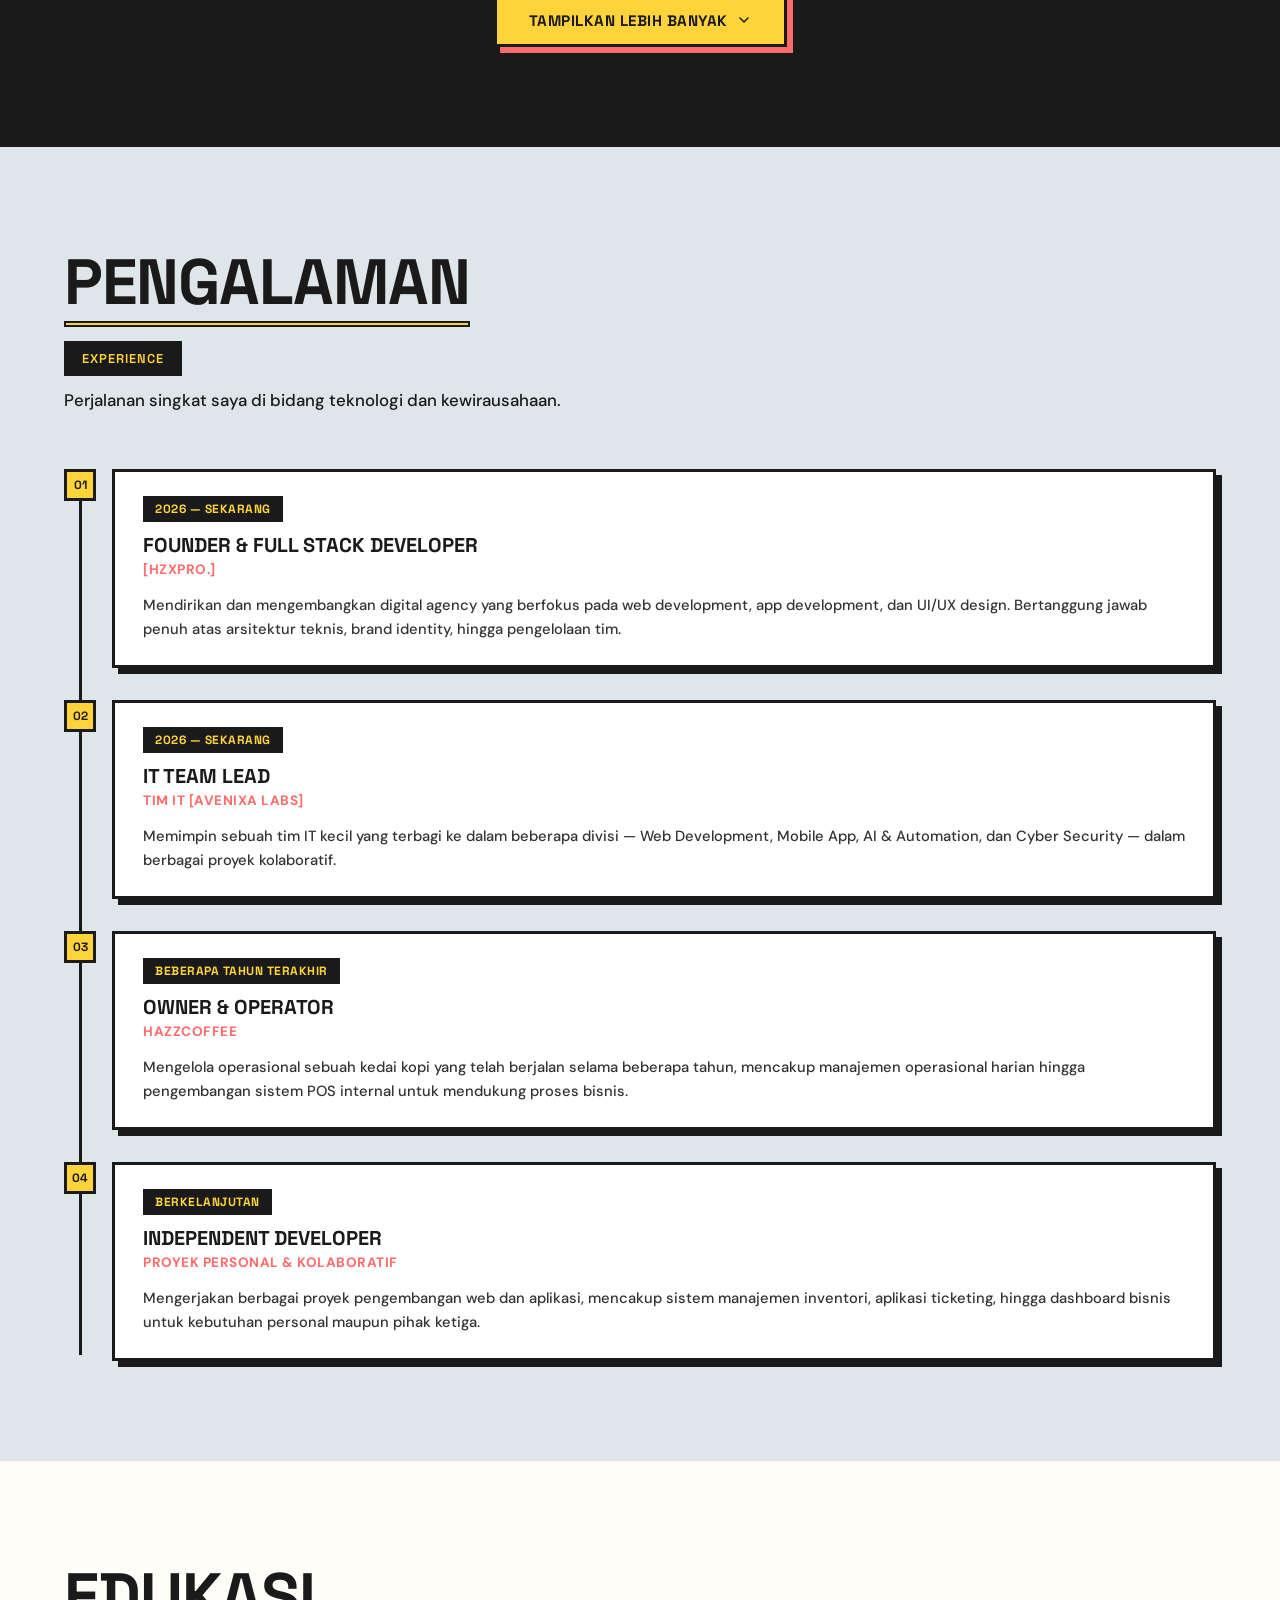
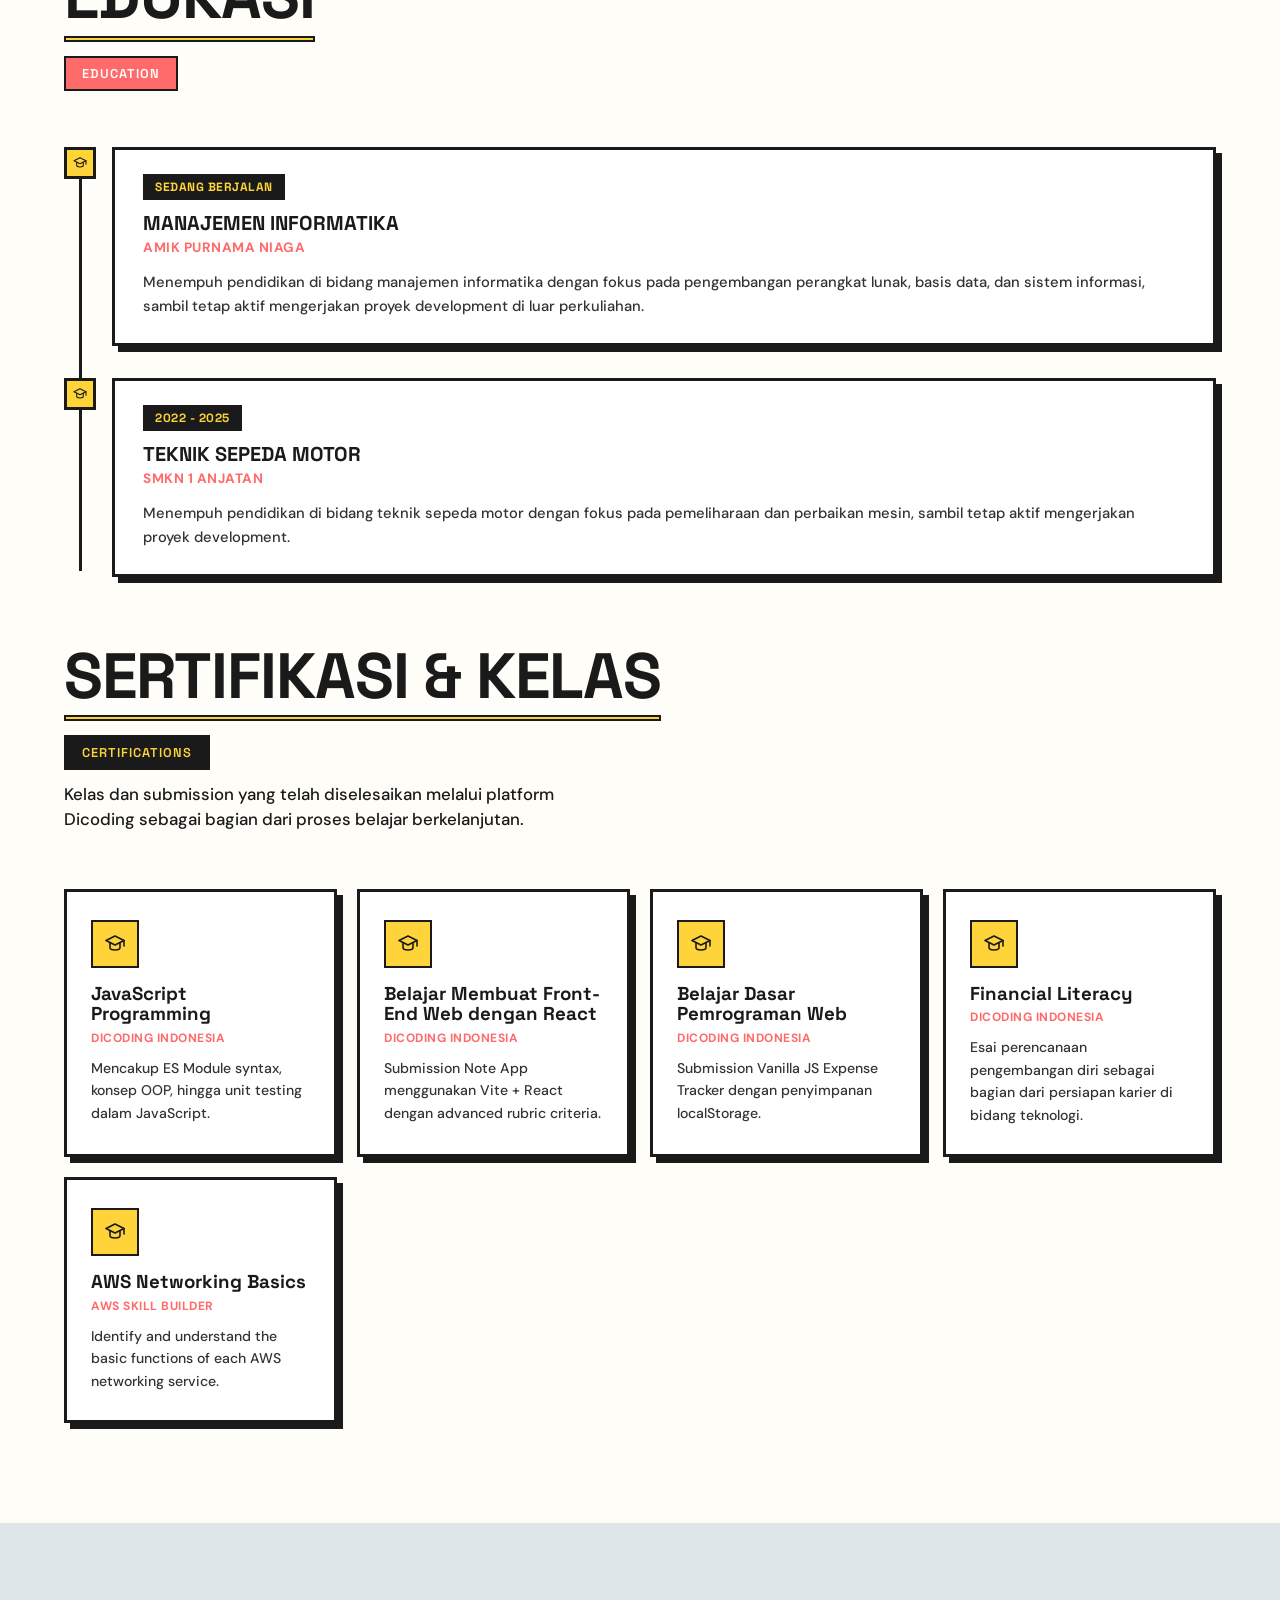
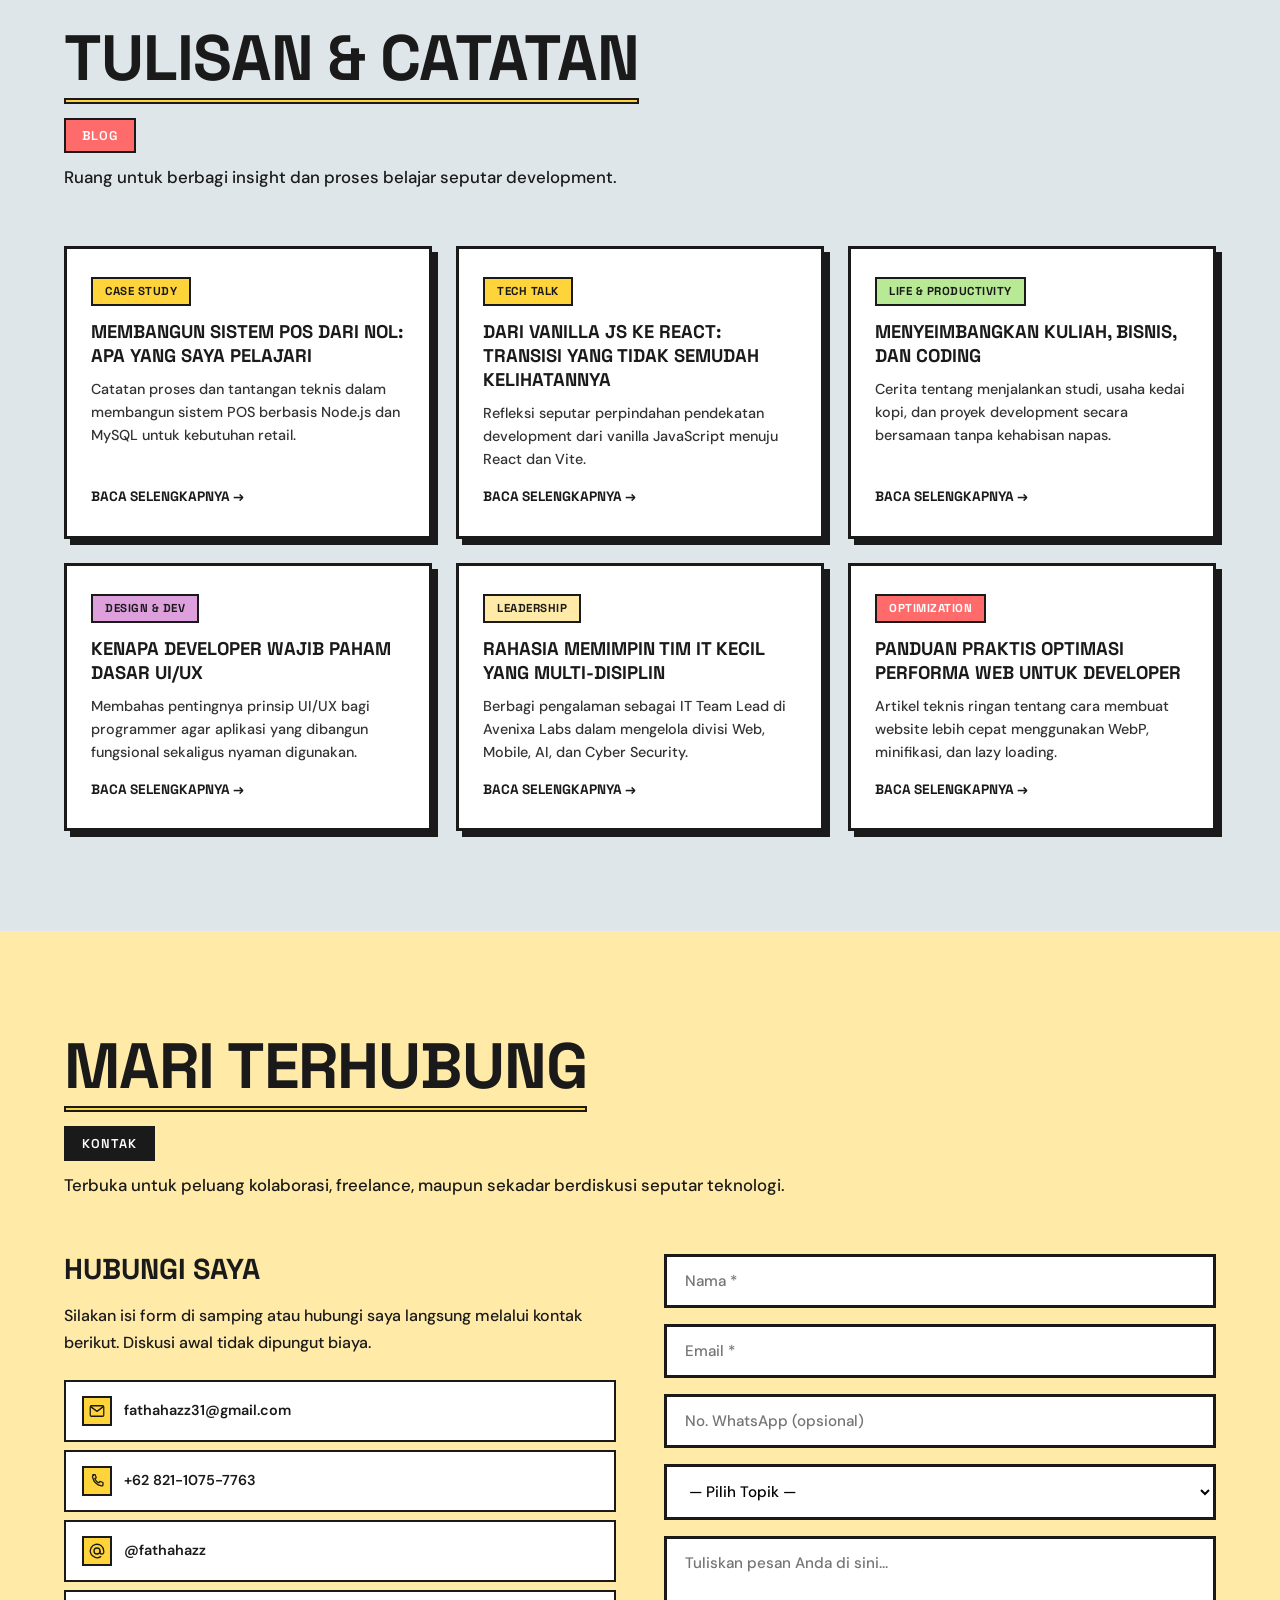
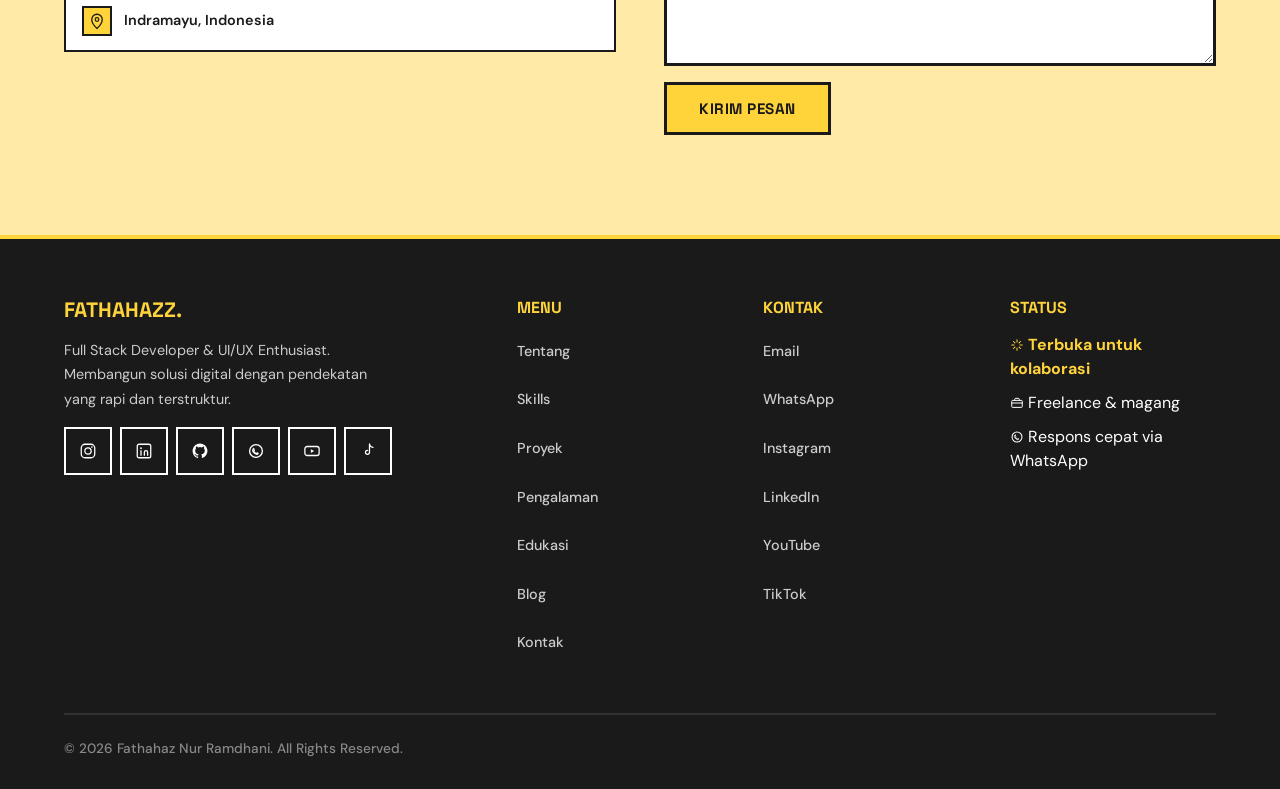
==== commit 0a735872: "Update manifest link in index.html" ====
--- a/index.html
+++ b/index.html
@@ -9,7 +9,7 @@
     <link rel="apple-touch-icon" sizes="180x180" href="asset/favicon/apple-touch-icon.png">
     <link rel="icon" type="image/png" sizes="32x32" href="asset/favicon/favicon-32x32.png">
     <link rel="icon" type="image/png" sizes="16x16" href="asset/favicon/favicon-16x16.png">
-    <link rel="manifest" href="/site.webmanifest">
+    <link rel="manifest" href="asset/favicon/site.webmanifest">
 
     <meta name="description"
         content="Portfolio pribadi Fathahaz Nur Ramdhani (Fathahazz) — Full Stack Developer & UI/UX Enthusiast. Menampilkan skills, proyek, pengalaman, edukasi, dan sertifikasi." />
